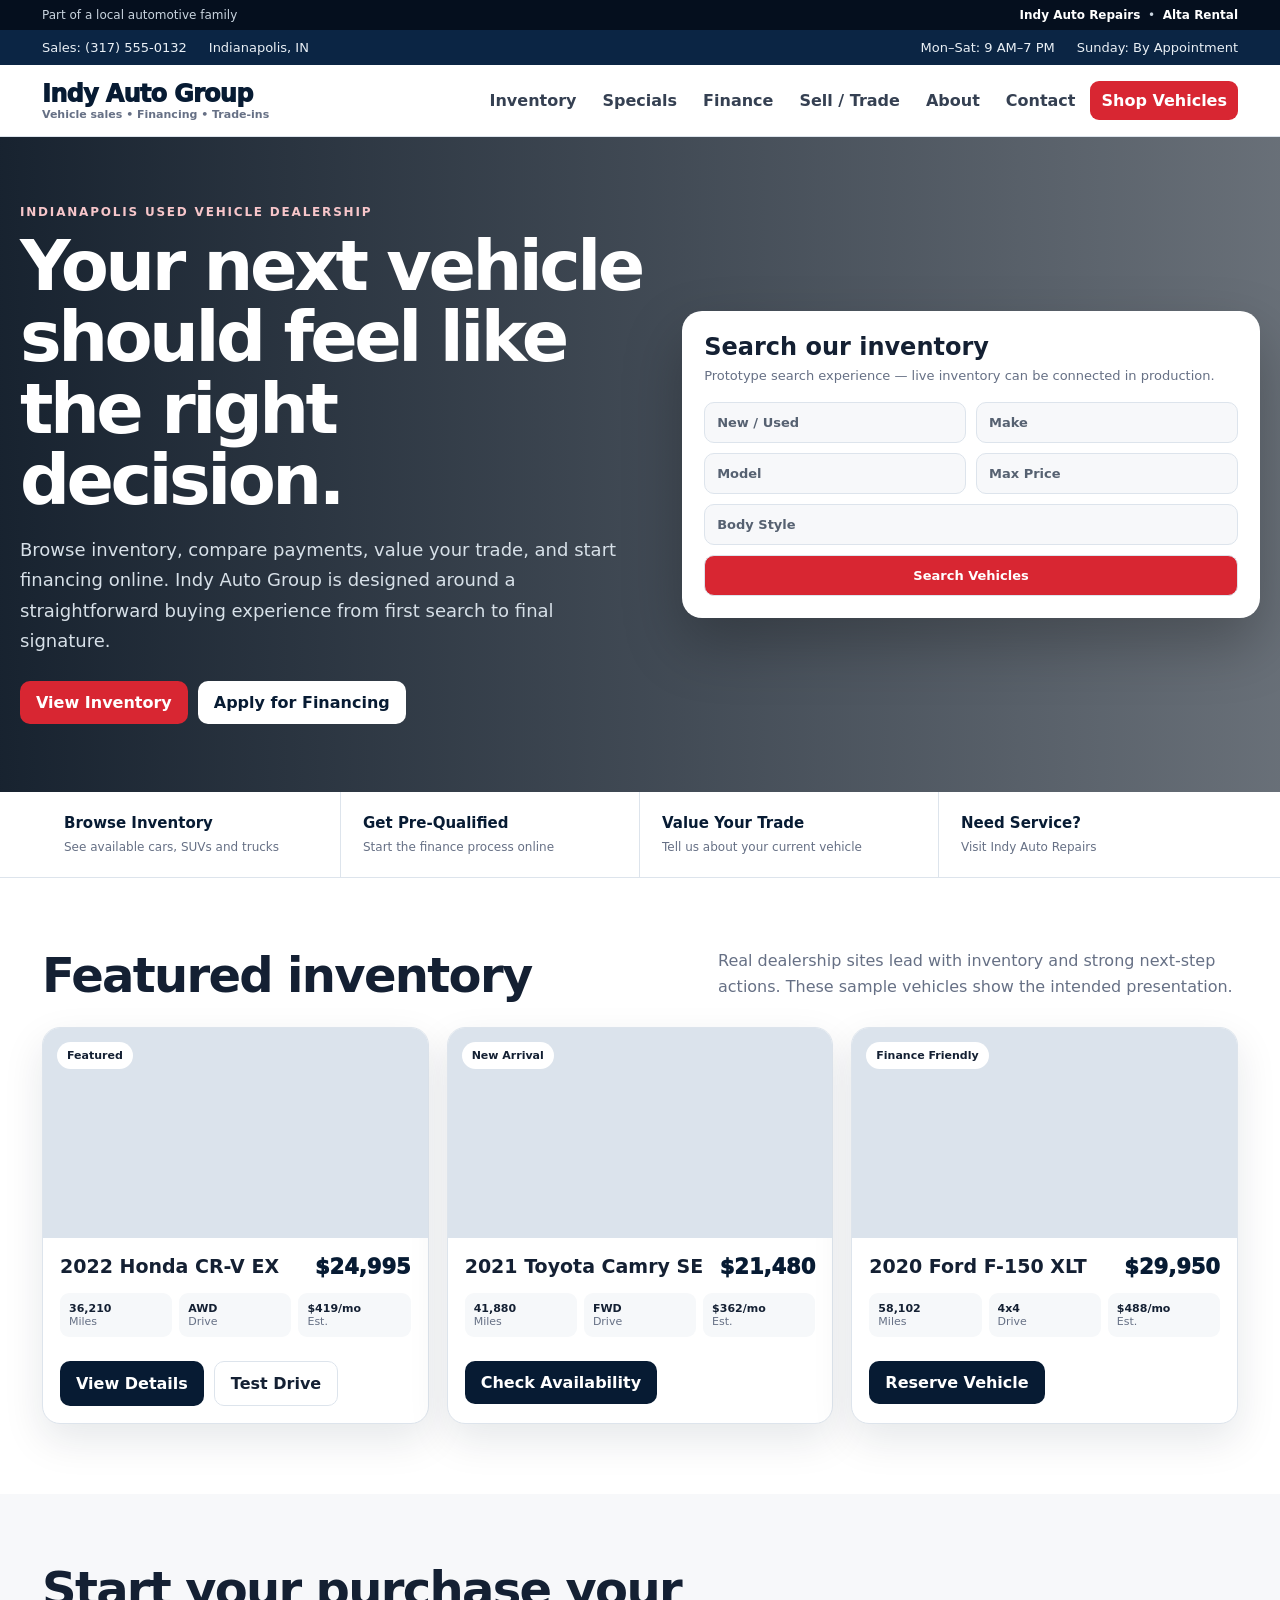
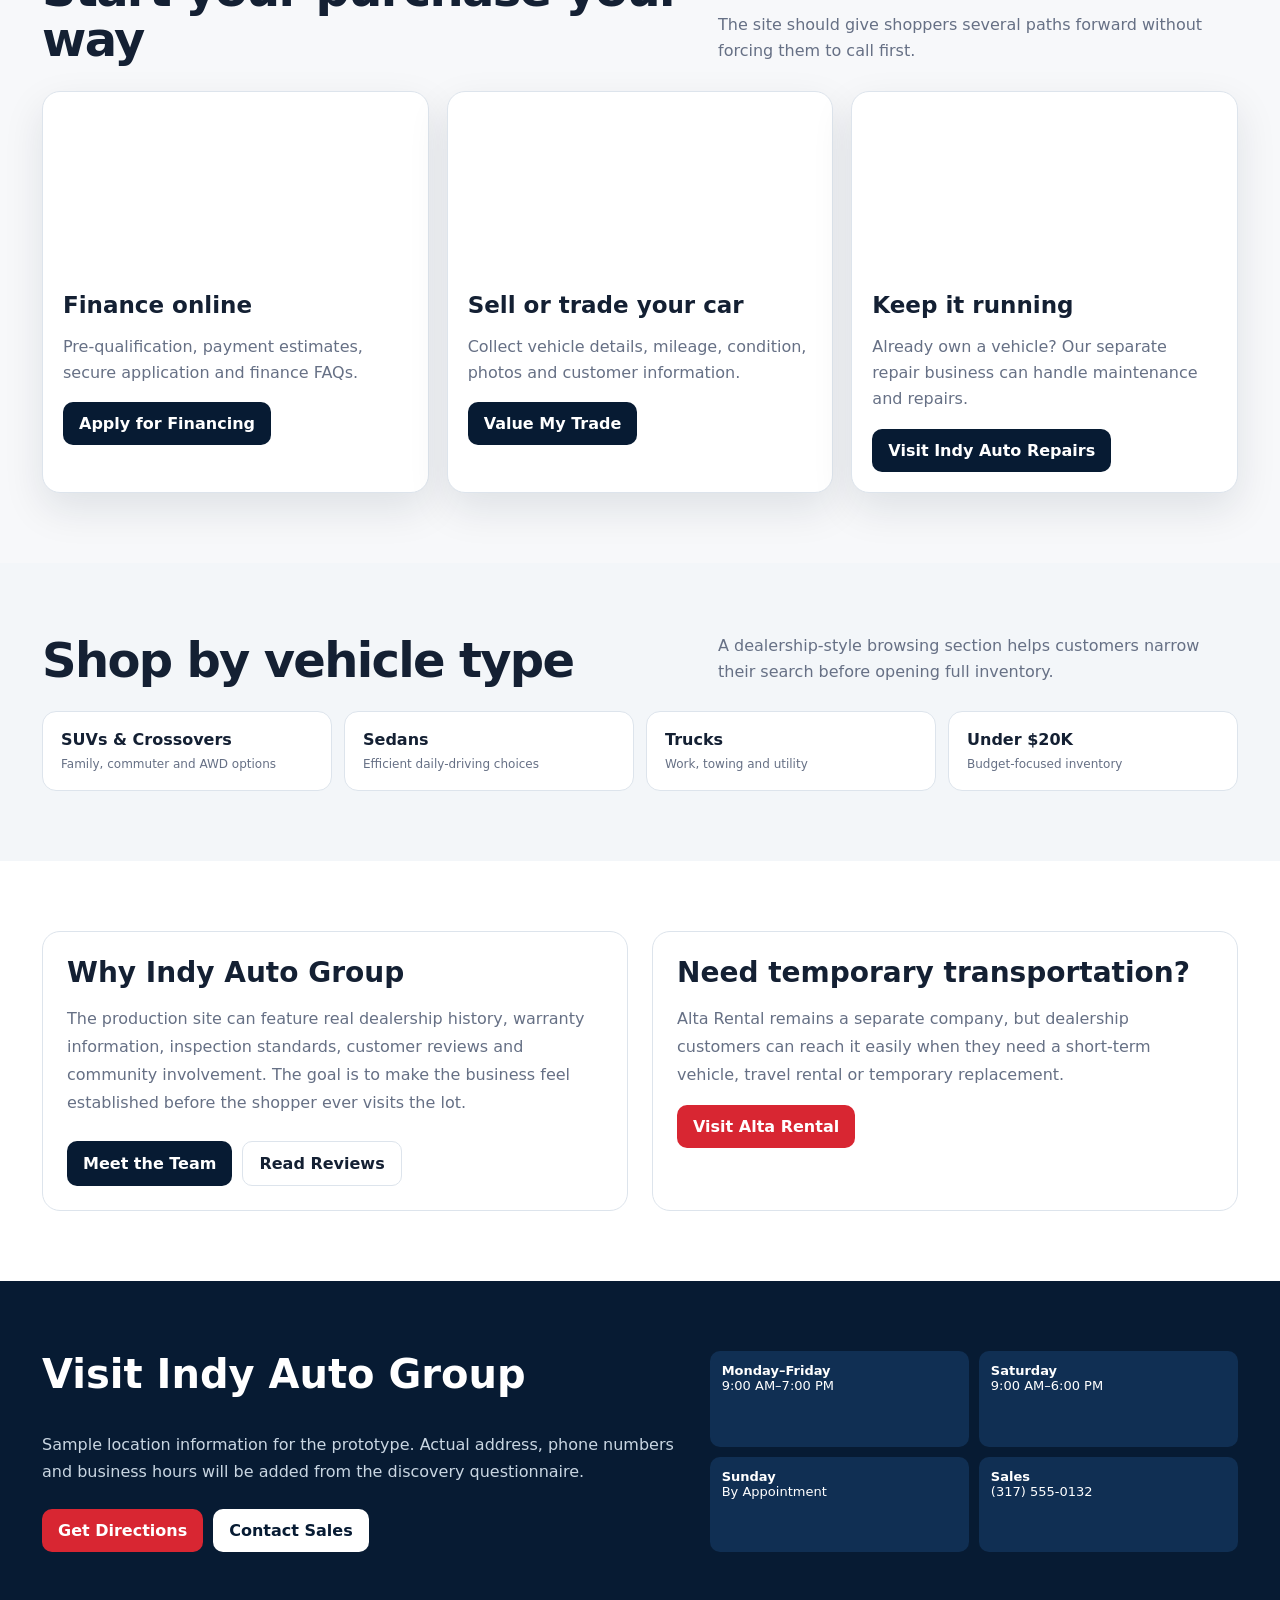
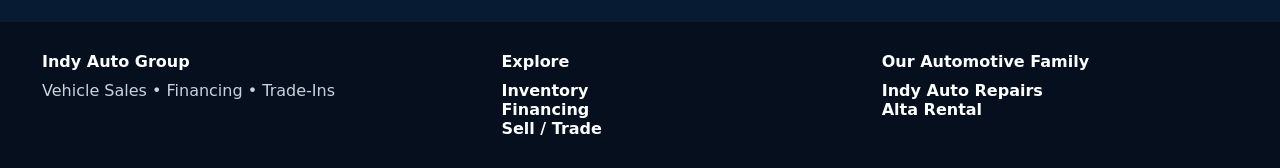
==== dealer/index.html @ b3686993 "Redesign dealer prototype with full dealership information architecture" ====
<!doctype html>
<html lang="en">
<head>
<meta charset="utf-8">
<meta name="viewport" content="width=device-width,initial-scale=1">
<title>Indy Auto Group | Used Cars & Auto Financing in Indianapolis</title>
<style>
:root{--navy:#071b33;--blue:#113b68;--red:#d82632;--ink:#142033;--muted:#667085;--line:#dde4ec;--soft:#f5f7fa;--white:#fff;--shadow:0 16px 40px rgba(7,27,51,.10)}*{box-sizing:border-box}html{scroll-behavior:smooth}body{margin:0;font-family:Inter,ui-sans-serif,system-ui,-apple-system,"Segoe UI",sans-serif;background:#fff;color:var(--ink)}a{text-decoration:none;color:inherit}.wrap{max-width:1240px;margin:auto;padding:0 22px}.family{background:#050f1e;color:#c9d4df;font-size:12px}.family .wrap,.utility .wrap,.nav .wrap{display:flex;align-items:center;justify-content:space-between;gap:18px;flex-wrap:wrap}.family .wrap{padding-top:8px;padding-bottom:8px}.family a{color:#fff;font-weight:800}.utility{background:#0b2544;color:#eaf0f6;font-size:13px}.utility .wrap{padding-top:10px;padding-bottom:10px}.utility .group{display:flex;gap:22px;flex-wrap:wrap}.nav{position:sticky;top:0;z-index:30;background:#fff;border-bottom:1px solid var(--line)}.nav .wrap{padding-top:15px;padding-bottom:15px}.brand{font-size:24px;font-weight:950;color:var(--navy);letter-spacing:-.03em}.brand small{display:block;font-size:11px;color:var(--muted);font-weight:650;letter-spacing:0}.links{display:flex;align-items:center;gap:4px;flex-wrap:wrap}.links a{padding:10px 11px;border-radius:9px;font-weight:750;color:#354052}.links a:hover{background:var(--soft)}.btn{display:inline-flex;align-items:center;justify-content:center;border-radius:10px;padding:12px 16px;font-weight:850;border:0}.btn-red{background:var(--red);color:#fff!important}.btn-navy{background:var(--navy);color:#fff!important}.btn-white{background:#fff;color:var(--navy)!important}.hero{min-height:560px;background:linear-gradient(90deg,rgba(4,16,30,.92),rgba(4,16,30,.60)),url('https://images.unsplash.com/photo-1494976388531-d1058494cdd8?auto=format&fit=crop&w=1600&q=80') center/cover;color:#fff;display:flex;align-items:center}.hero-grid{display:grid;grid-template-columns:1fr .92fr;gap:34px;align-items:center;padding:68px 0}.eyebrow{font-size:12px;font-weight:900;letter-spacing:.15em;text-transform:uppercase;color:#f7c6ca;margin-bottom:12px}.hero h1{font-size:clamp(42px,5.5vw,70px);line-height:1.02;letter-spacing:-.05em;margin:0 0 18px;max-width:760px}.hero p{font-size:18px;line-height:1.7;color:#d7e0e8;max-width:700px}.actions{display:flex;gap:10px;flex-wrap:wrap;margin-top:24px}.searchbox{background:#fff;color:var(--ink);border-radius:20px;padding:22px;box-shadow:0 26px 58px rgba(0,0,0,.25)}.searchbox h3{font-size:24px;margin:0 0 4px}.searchbox p{font-size:13px;color:var(--muted);margin:0 0 14px}.filters{display:grid;grid-template-columns:1fr 1fr;gap:10px}.field{background:#f7f8fa;border:1px solid var(--line);padding:12px;border-radius:10px;color:#566171;font-size:13px;font-weight:700}.field.full{grid-column:1/-1}.quickbar{background:#fff;border-bottom:1px solid var(--line)}.quickgrid{display:grid;grid-template-columns:repeat(4,1fr)}.quick{padding:22px;border-right:1px solid var(--line)}.quick:last-child{border-right:0}.quick b{display:block;color:var(--navy);font-size:15px;margin-bottom:4px}.quick span{font-size:12px;color:var(--muted)}.section{padding:70px 0}.head{display:flex;justify-content:space-between;gap:24px;align-items:end;margin-bottom:26px}.head h2{font-size:clamp(32px,4vw,48px);line-height:1.05;letter-spacing:-.035em;margin:0}.head p{max-width:520px;color:var(--muted);line-height:1.65;margin:0}.inventory{display:grid;grid-template-columns:repeat(3,1fr);gap:18px}.vehicle{background:#fff;border:1px solid var(--line);border-radius:18px;overflow:hidden;box-shadow:var(--shadow)}.vehicle-photo{height:210px;background:#dbe3ec center/cover;position:relative}.v1{background-image:url('https://images.unsplash.com/photo-1553440569-bcc63803a83d?auto=format&fit=crop&w=900&q=80')}.v2{background-image:url('https://images.unsplash.com/photo-1503736334956-4c8f8e92946d?auto=format&fit=crop&w=900&q=80')}.v3{background-image:url('https://images.unsplash.com/photo-1533473359331-0135ef1b58bf?auto=format&fit=crop&w=900&q=80')}.badge{position:absolute;left:14px;top:14px;background:#fff;border-radius:999px;padding:7px 10px;font-size:11px;font-weight:900}.vehicle-body{padding:17px}.vehicle-title{display:flex;justify-content:space-between;gap:10px}.vehicle-title h3{font-size:19px;margin:0}.price{font-size:21px;color:var(--navy);font-weight:950}.meta{display:grid;grid-template-columns:repeat(3,1fr);gap:7px;margin:14px 0}.meta div{background:#f6f8fa;border-radius:9px;padding:9px;font-size:11px;color:var(--muted)}.meta b{display:block;color:var(--ink)}.promos{display:grid;grid-template-columns:repeat(3,1fr);gap:18px}.promo{border:1px solid var(--line);border-radius:18px;overflow:hidden;background:#fff;box-shadow:var(--shadow)}.promo-media{height:180px;background:center/cover}.finance{background-image:url('https://images.unsplash.com/photo-1554224155-6726b3ff858f?auto=format&fit=crop&w=900&q=80')}.trade{background-image:url('https://images.unsplash.com/photo-1511919884226-fd3cad34687c?auto=format&fit=crop&w=900&q=80')}.service{background-image:url('https://images.unsplash.com/photo-1486262715619-67b85e0b08d3?auto=format&fit=crop&w=900&q=80')}.promo-body{padding:20px}.promo h3{margin:0 0 7px;font-size:23px}.promo p{color:var(--muted);line-height:1.65}.models{background:#f3f6f9}.modelgrid{display:grid;grid-template-columns:repeat(4,1fr);gap:12px}.model{background:#fff;border:1px solid var(--line);border-radius:14px;padding:18px}.model b{display:block;margin-bottom:4px}.model span{font-size:12px;color:var(--muted)}.aboutgrid{display:grid;grid-template-columns:1fr 1fr;gap:24px}.aboutcard{background:#fff;border:1px solid var(--line);border-radius:18px;padding:24px}.aboutcard h3{font-size:28px;margin:0 0 10px}.aboutcard p{line-height:1.75;color:var(--muted)}.location{background:var(--navy);color:#fff}.locationgrid{display:grid;grid-template-columns:1.1fr .9fr;gap:22px}.location h2{margin-top:0;font-size:40px}.location p{color:#c9d6e2;line-height:1.7}.hours{display:grid;grid-template-columns:1fr 1fr;gap:10px}.hours div{background:#102f53;border-radius:10px;padding:12px;font-size:13px}.footer{background:#050f1e;color:#c8d3de}.footer .wrap{padding-top:30px;padding-bottom:30px;display:grid;grid-template-columns:1.1fr .9fr .9fr;gap:24px}.footer a{color:#fff;font-weight:750}.footer h4{margin:0 0 10px;color:#fff}@media(max-width:980px){.hero-grid,.aboutgrid,.locationgrid{grid-template-columns:1fr}.inventory,.promos{grid-template-columns:1fr 1fr}.modelgrid,.quickgrid{grid-template-columns:1fr 1fr}.footer .wrap{grid-template-columns:1fr 1fr}}@media(max-width:680px){.links{display:none}.inventory,.promos,.modelgrid,.quickgrid,.footer .wrap{grid-template-columns:1fr}.quick{border-right:0;border-bottom:1px solid var(--line)}.filters{grid-template-columns:1fr}.field.full{grid-column:auto}.head{display:block}.head p{margin-top:10px}.hero{min-height:auto}.hero-grid{padding:48px 0}}
</style>
</head>
<body>
<div class="family"><div class="wrap"><span>Part of a local automotive family</span><span><a href="../repairs/">Indy Auto Repairs</a> &nbsp;•&nbsp; <a href="../rental/">Alta Rental</a></span></div></div>
<div class="utility"><div class="wrap"><div class="group"><span>Sales: (317) 555-0132</span><span>Indianapolis, IN</span></div><div class="group"><span>Mon–Sat: 9 AM–7 PM</span><span>Sunday: By Appointment</span></div></div></div>
<nav class="nav"><div class="wrap"><a class="brand" href="./">Indy Auto Group<small>Vehicle sales • Financing • Trade-ins</small></a><div class="links"><a href="#inventory">Inventory</a><a href="#specials">Specials</a><a href="#finance">Finance</a><a href="#trade">Sell / Trade</a><a href="#about">About</a><a href="#contact">Contact</a><a class="btn btn-red" href="#inventory">Shop Vehicles</a></div></div></nav>
<header class="hero"><div class="wrap hero-grid"><div><div class="eyebrow">Indianapolis used vehicle dealership</div><h1>Your next vehicle should feel like the right decision.</h1><p>Browse inventory, compare payments, value your trade, and start financing online. Indy Auto Group is designed around a straightforward buying experience from first search to final signature.</p><div class="actions"><a class="btn btn-red" href="#inventory">View Inventory</a><a class="btn btn-white" href="#finance">Apply for Financing</a></div></div><div class="searchbox"><h3>Search our inventory</h3><p>Prototype search experience — live inventory can be connected in production.</p><div class="filters"><div class="field">New / Used</div><div class="field">Make</div><div class="field">Model</div><div class="field">Max Price</div><div class="field full">Body Style</div><div class="field full" style="background:var(--red);color:#fff;text-align:center">Search Vehicles</div></div></div></div></header>
<div class="quickbar"><div class="wrap quickgrid"><a class="quick" href="#inventory"><b>Browse Inventory</b><span>See available cars, SUVs and trucks</span></a><a class="quick" href="#finance"><b>Get Pre-Qualified</b><span>Start the finance process online</span></a><a class="quick" href="#trade"><b>Value Your Trade</b><span>Tell us about your current vehicle</span></a><a class="quick" href="../repairs/"><b>Need Service?</b><span>Visit Indy Auto Repairs</span></a></div></div>
<section class="section" id="inventory"><div class="wrap"><div class="head"><h2>Featured inventory</h2><p>Real dealership sites lead with inventory and strong next-step actions. These sample vehicles show the intended presentation.</p></div><div class="inventory"><article class="vehicle"><div class="vehicle-photo v1"><span class="badge">Featured</span></div><div class="vehicle-body"><div class="vehicle-title"><h3>2022 Honda CR-V EX</h3><span class="price">$24,995</span></div><div class="meta"><div><b>36,210</b>Miles</div><div><b>AWD</b>Drive</div><div><b>$419/mo</b>Est.</div></div><div class="actions"><span class="btn btn-navy">View Details</span><span class="btn" style="border:1px solid var(--line)">Test Drive</span></div></div></article><article class="vehicle"><div class="vehicle-photo v2"><span class="badge">New Arrival</span></div><div class="vehicle-body"><div class="vehicle-title"><h3>2021 Toyota Camry SE</h3><span class="price">$21,480</span></div><div class="meta"><div><b>41,880</b>Miles</div><div><b>FWD</b>Drive</div><div><b>$362/mo</b>Est.</div></div><div class="actions"><span class="btn btn-navy">Check Availability</span></div></div></article><article class="vehicle"><div class="vehicle-photo v3"><span class="badge">Finance Friendly</span></div><div class="vehicle-body"><div class="vehicle-title"><h3>2020 Ford F-150 XLT</h3><span class="price">$29,950</span></div><div class="meta"><div><b>58,102</b>Miles</div><div><b>4x4</b>Drive</div><div><b>$488/mo</b>Est.</div></div><div class="actions"><span class="btn btn-navy">Reserve Vehicle</span></div></div></article></div></div></section>
<section class="section" id="specials" style="background:#f7f8fa"><div class="wrap"><div class="head"><h2>Start your purchase your way</h2><p>The site should give shoppers several paths forward without forcing them to call first.</p></div><div class="promos"><article class="promo" id="finance"><div class="promo-media finance"></div><div class="promo-body"><h3>Finance online</h3><p>Pre-qualification, payment estimates, secure application and finance FAQs.</p><a class="btn btn-navy" href="#">Apply for Financing</a></div></article><article class="promo" id="trade"><div class="promo-media trade"></div><div class="promo-body"><h3>Sell or trade your car</h3><p>Collect vehicle details, mileage, condition, photos and customer information.</p><a class="btn btn-navy" href="#">Value My Trade</a></div></article><article class="promo"><div class="promo-media service"></div><div class="promo-body"><h3>Keep it running</h3><p>Already own a vehicle? Our separate repair business can handle maintenance and repairs.</p><a class="btn btn-navy" href="../repairs/">Visit Indy Auto Repairs</a></div></article></div></div></section>
<section class="section models"><div class="wrap"><div class="head"><h2>Shop by vehicle type</h2><p>A dealership-style browsing section helps customers narrow their search before opening full inventory.</p></div><div class="modelgrid"><div class="model"><b>SUVs & Crossovers</b><span>Family, commuter and AWD options</span></div><div class="model"><b>Sedans</b><span>Efficient daily-driving choices</span></div><div class="model"><b>Trucks</b><span>Work, towing and utility</span></div><div class="model"><b>Under $20K</b><span>Budget-focused inventory</span></div></div></div></section>
<section class="section" id="about"><div class="wrap aboutgrid"><div class="aboutcard"><h3>Why Indy Auto Group</h3><p>The production site can feature real dealership history, warranty information, inspection standards, customer reviews and community involvement. The goal is to make the business feel established before the shopper ever visits the lot.</p><div class="actions"><span class="btn btn-navy">Meet the Team</span><span class="btn" style="border:1px solid var(--line)">Read Reviews</span></div></div><div class="aboutcard"><h3>Need temporary transportation?</h3><p>Alta Rental remains a separate company, but dealership customers can reach it easily when they need a short-term vehicle, travel rental or temporary replacement.</p><a class="btn btn-red" href="../rental/">Visit Alta Rental</a></div></div></section>
<section class="section location" id="contact"><div class="wrap locationgrid"><div><h2>Visit Indy Auto Group</h2><p>Sample location information for the prototype. Actual address, phone numbers and business hours will be added from the discovery questionnaire.</p><div class="actions"><span class="btn btn-red">Get Directions</span><span class="btn btn-white">Contact Sales</span></div></div><div class="hours"><div><b>Monday–Friday</b><br>9:00 AM–7:00 PM</div><div><b>Saturday</b><br>9:00 AM–6:00 PM</div><div><b>Sunday</b><br>By Appointment</div><div><b>Sales</b><br>(317) 555-0132</div></div></div></section>
<footer class="footer"><div class="wrap"><div><h4>Indy Auto Group</h4><div>Vehicle Sales • Financing • Trade-Ins</div></div><div><h4>Explore</h4><div><a href="#inventory">Inventory</a><br><a href="#finance">Financing</a><br><a href="#trade">Sell / Trade</a></div></div><div><h4>Our Automotive Family</h4><div><a href="../repairs/">Indy Auto Repairs</a><br><a href="../rental/">Alta Rental</a></div></div></div></footer>
</body></html>
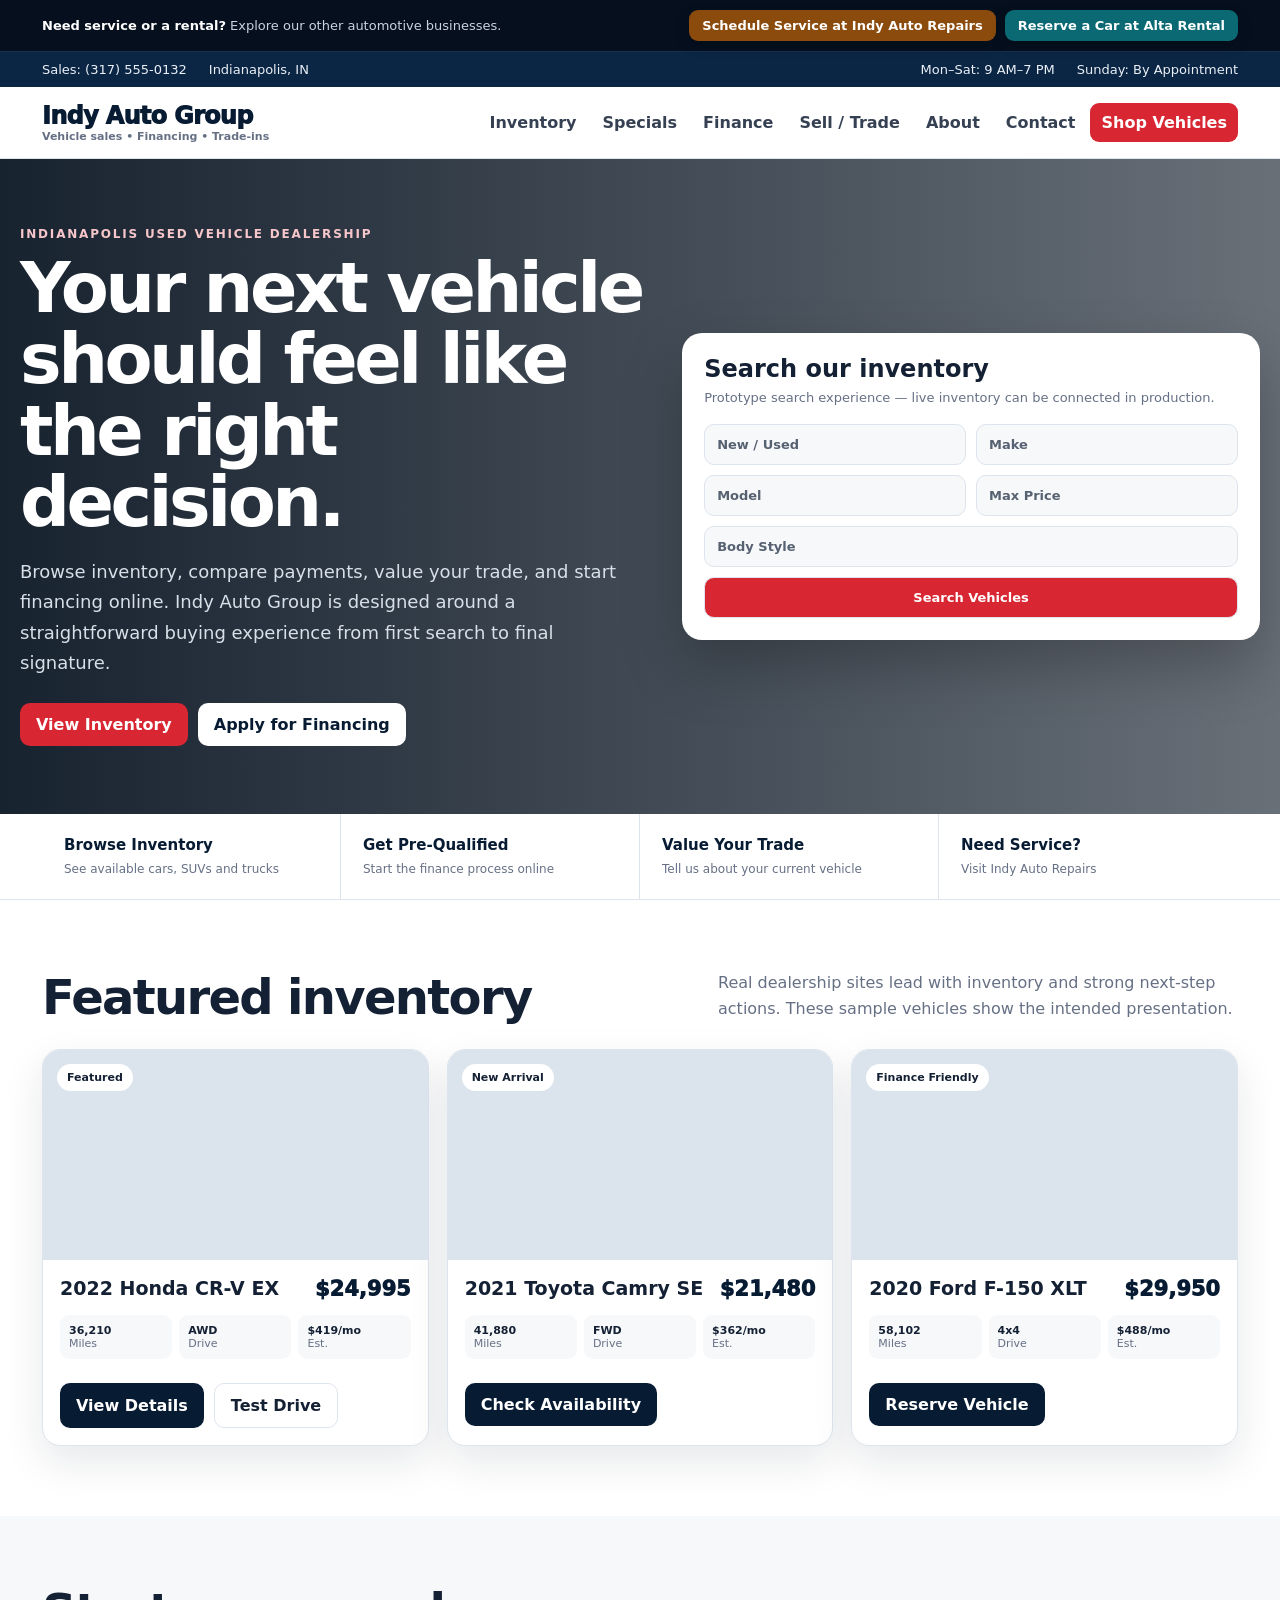
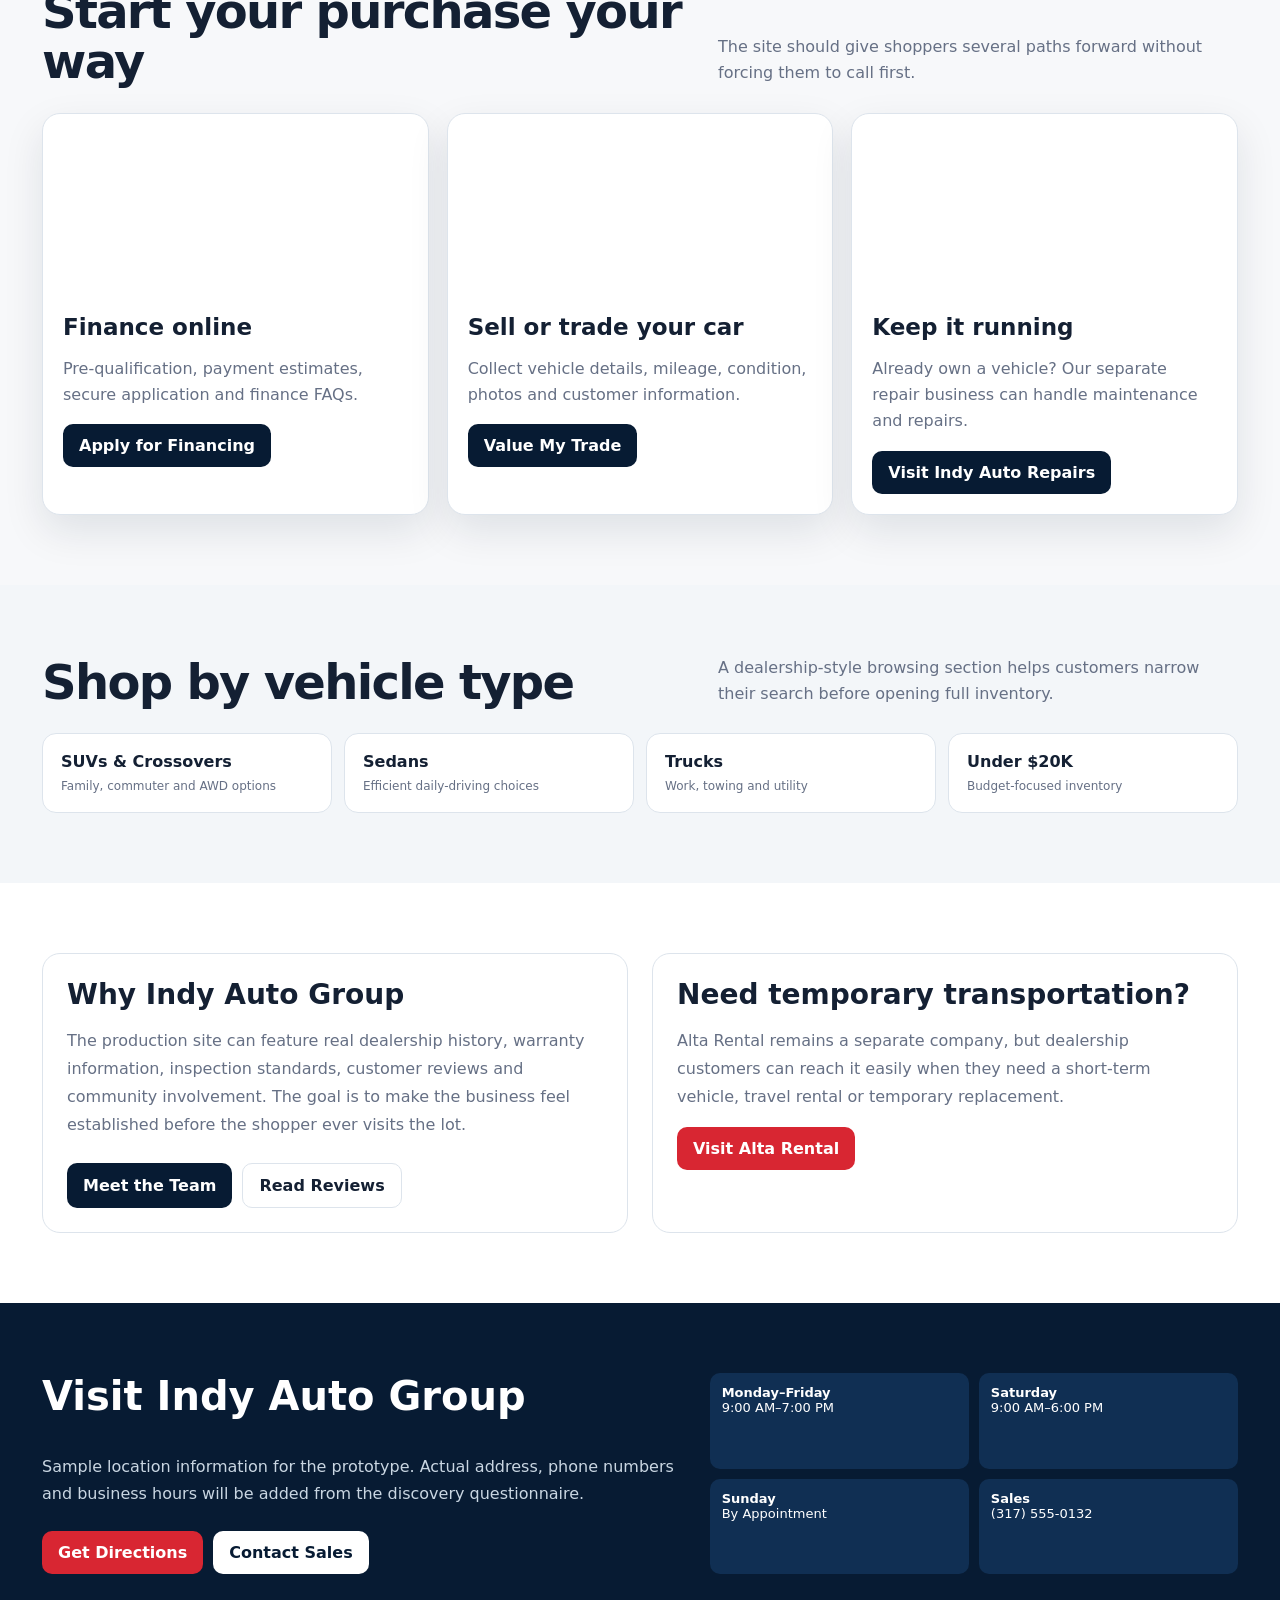
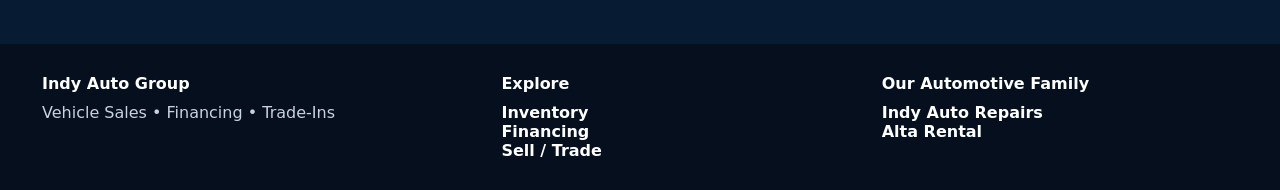
==== commit faea6d48: "Use professional text-only cross-business links on dealership site" ====
--- a/dealer/index.html
+++ b/dealer/index.html
@@ -5,11 +5,11 @@
 <meta name="viewport" content="width=device-width,initial-scale=1">
 <title>Indy Auto Group | Used Cars & Auto Financing in Indianapolis</title>
 <style>
-:root{--navy:#071b33;--blue:#113b68;--red:#d82632;--ink:#142033;--muted:#667085;--line:#dde4ec;--soft:#f5f7fa;--white:#fff;--shadow:0 16px 40px rgba(7,27,51,.10)}*{box-sizing:border-box}html{scroll-behavior:smooth}body{margin:0;font-family:Inter,ui-sans-serif,system-ui,-apple-system,"Segoe UI",sans-serif;background:#fff;color:var(--ink)}a{text-decoration:none;color:inherit}.wrap{max-width:1240px;margin:auto;padding:0 22px}.family{background:#050f1e;color:#c9d4df;font-size:12px}.family .wrap,.utility .wrap,.nav .wrap{display:flex;align-items:center;justify-content:space-between;gap:18px;flex-wrap:wrap}.family .wrap{padding-top:8px;padding-bottom:8px}.family a{color:#fff;font-weight:800}.utility{background:#0b2544;color:#eaf0f6;font-size:13px}.utility .wrap{padding-top:10px;padding-bottom:10px}.utility .group{display:flex;gap:22px;flex-wrap:wrap}.nav{position:sticky;top:0;z-index:30;background:#fff;border-bottom:1px solid var(--line)}.nav .wrap{padding-top:15px;padding-bottom:15px}.brand{font-size:24px;font-weight:950;color:var(--navy);letter-spacing:-.03em}.brand small{display:block;font-size:11px;color:var(--muted);font-weight:650;letter-spacing:0}.links{display:flex;align-items:center;gap:4px;flex-wrap:wrap}.links a{padding:10px 11px;border-radius:9px;font-weight:750;color:#354052}.links a:hover{background:var(--soft)}.btn{display:inline-flex;align-items:center;justify-content:center;border-radius:10px;padding:12px 16px;font-weight:850;border:0}.btn-red{background:var(--red);color:#fff!important}.btn-navy{background:var(--navy);color:#fff!important}.btn-white{background:#fff;color:var(--navy)!important}.hero{min-height:560px;background:linear-gradient(90deg,rgba(4,16,30,.92),rgba(4,16,30,.60)),url('https://images.unsplash.com/photo-1494976388531-d1058494cdd8?auto=format&fit=crop&w=1600&q=80') center/cover;color:#fff;display:flex;align-items:center}.hero-grid{display:grid;grid-template-columns:1fr .92fr;gap:34px;align-items:center;padding:68px 0}.eyebrow{font-size:12px;font-weight:900;letter-spacing:.15em;text-transform:uppercase;color:#f7c6ca;margin-bottom:12px}.hero h1{font-size:clamp(42px,5.5vw,70px);line-height:1.02;letter-spacing:-.05em;margin:0 0 18px;max-width:760px}.hero p{font-size:18px;line-height:1.7;color:#d7e0e8;max-width:700px}.actions{display:flex;gap:10px;flex-wrap:wrap;margin-top:24px}.searchbox{background:#fff;color:var(--ink);border-radius:20px;padding:22px;box-shadow:0 26px 58px rgba(0,0,0,.25)}.searchbox h3{font-size:24px;margin:0 0 4px}.searchbox p{font-size:13px;color:var(--muted);margin:0 0 14px}.filters{display:grid;grid-template-columns:1fr 1fr;gap:10px}.field{background:#f7f8fa;border:1px solid var(--line);padding:12px;border-radius:10px;color:#566171;font-size:13px;font-weight:700}.field.full{grid-column:1/-1}.quickbar{background:#fff;border-bottom:1px solid var(--line)}.quickgrid{display:grid;grid-template-columns:repeat(4,1fr)}.quick{padding:22px;border-right:1px solid var(--line)}.quick:last-child{border-right:0}.quick b{display:block;color:var(--navy);font-size:15px;margin-bottom:4px}.quick span{font-size:12px;color:var(--muted)}.section{padding:70px 0}.head{display:flex;justify-content:space-between;gap:24px;align-items:end;margin-bottom:26px}.head h2{font-size:clamp(32px,4vw,48px);line-height:1.05;letter-spacing:-.035em;margin:0}.head p{max-width:520px;color:var(--muted);line-height:1.65;margin:0}.inventory{display:grid;grid-template-columns:repeat(3,1fr);gap:18px}.vehicle{background:#fff;border:1px solid var(--line);border-radius:18px;overflow:hidden;box-shadow:var(--shadow)}.vehicle-photo{height:210px;background:#dbe3ec center/cover;position:relative}.v1{background-image:url('https://images.unsplash.com/photo-1553440569-bcc63803a83d?auto=format&fit=crop&w=900&q=80')}.v2{background-image:url('https://images.unsplash.com/photo-1503736334956-4c8f8e92946d?auto=format&fit=crop&w=900&q=80')}.v3{background-image:url('https://images.unsplash.com/photo-1533473359331-0135ef1b58bf?auto=format&fit=crop&w=900&q=80')}.badge{position:absolute;left:14px;top:14px;background:#fff;border-radius:999px;padding:7px 10px;font-size:11px;font-weight:900}.vehicle-body{padding:17px}.vehicle-title{display:flex;justify-content:space-between;gap:10px}.vehicle-title h3{font-size:19px;margin:0}.price{font-size:21px;color:var(--navy);font-weight:950}.meta{display:grid;grid-template-columns:repeat(3,1fr);gap:7px;margin:14px 0}.meta div{background:#f6f8fa;border-radius:9px;padding:9px;font-size:11px;color:var(--muted)}.meta b{display:block;color:var(--ink)}.promos{display:grid;grid-template-columns:repeat(3,1fr);gap:18px}.promo{border:1px solid var(--line);border-radius:18px;overflow:hidden;background:#fff;box-shadow:var(--shadow)}.promo-media{height:180px;background:center/cover}.finance{background-image:url('https://images.unsplash.com/photo-1554224155-6726b3ff858f?auto=format&fit=crop&w=900&q=80')}.trade{background-image:url('https://images.unsplash.com/photo-1511919884226-fd3cad34687c?auto=format&fit=crop&w=900&q=80')}.service{background-image:url('https://images.unsplash.com/photo-1486262715619-67b85e0b08d3?auto=format&fit=crop&w=900&q=80')}.promo-body{padding:20px}.promo h3{margin:0 0 7px;font-size:23px}.promo p{color:var(--muted);line-height:1.65}.models{background:#f3f6f9}.modelgrid{display:grid;grid-template-columns:repeat(4,1fr);gap:12px}.model{background:#fff;border:1px solid var(--line);border-radius:14px;padding:18px}.model b{display:block;margin-bottom:4px}.model span{font-size:12px;color:var(--muted)}.aboutgrid{display:grid;grid-template-columns:1fr 1fr;gap:24px}.aboutcard{background:#fff;border:1px solid var(--line);border-radius:18px;padding:24px}.aboutcard h3{font-size:28px;margin:0 0 10px}.aboutcard p{line-height:1.75;color:var(--muted)}.location{background:var(--navy);color:#fff}.locationgrid{display:grid;grid-template-columns:1.1fr .9fr;gap:22px}.location h2{margin-top:0;font-size:40px}.location p{color:#c9d6e2;line-height:1.7}.hours{display:grid;grid-template-columns:1fr 1fr;gap:10px}.hours div{background:#102f53;border-radius:10px;padding:12px;font-size:13px}.footer{background:#050f1e;color:#c8d3de}.footer .wrap{padding-top:30px;padding-bottom:30px;display:grid;grid-template-columns:1.1fr .9fr .9fr;gap:24px}.footer a{color:#fff;font-weight:750}.footer h4{margin:0 0 10px;color:#fff}@media(max-width:980px){.hero-grid,.aboutgrid,.locationgrid{grid-template-columns:1fr}.inventory,.promos{grid-template-columns:1fr 1fr}.modelgrid,.quickgrid{grid-template-columns:1fr 1fr}.footer .wrap{grid-template-columns:1fr 1fr}}@media(max-width:680px){.links{display:none}.inventory,.promos,.modelgrid,.quickgrid,.footer .wrap{grid-template-columns:1fr}.quick{border-right:0;border-bottom:1px solid var(--line)}.filters{grid-template-columns:1fr}.field.full{grid-column:auto}.head{display:block}.head p{margin-top:10px}.hero{min-height:auto}.hero-grid{padding:48px 0}}
+:root{--navy:#071b33;--blue:#113b68;--red:#d82632;--ink:#142033;--muted:#667085;--line:#dde4ec;--soft:#f5f7fa;--white:#fff;--shadow:0 16px 40px rgba(7,27,51,.10)}*{box-sizing:border-box}html{scroll-behavior:smooth}body{margin:0;font-family:Inter,ui-sans-serif,system-ui,-apple-system,"Segoe UI",sans-serif;background:#fff;color:var(--ink)}a{text-decoration:none;color:inherit}.wrap{max-width:1240px;margin:auto;padding:0 22px}.family{background:#050f1e;color:#c9d4df;font-size:13px;border-bottom:1px solid #16304f}.family .wrap,.utility .wrap,.nav .wrap{display:flex;align-items:center;justify-content:space-between;gap:18px;flex-wrap:wrap}.family .wrap{padding-top:10px;padding-bottom:10px}.family b{color:#fff}.familylinks{display:flex;gap:9px;flex-wrap:wrap}.familylinks a{color:#fff;font-weight:900;padding:8px 13px;border-radius:9px;box-shadow:0 5px 14px rgba(0,0,0,.18)}.familylinks a.repair-link{background:#8a4b0c}.familylinks a.rental-link{background:#0b6974}.familylinks a:hover{filter:brightness(1.08)}.utility{background:#0b2544;color:#eaf0f6;font-size:13px}.utility .wrap{padding-top:10px;padding-bottom:10px}.utility .group{display:flex;gap:22px;flex-wrap:wrap}.nav{position:sticky;top:0;z-index:30;background:#fff;border-bottom:1px solid var(--line)}.nav .wrap{padding-top:15px;padding-bottom:15px}.brand{font-size:24px;font-weight:950;color:var(--navy);letter-spacing:-.03em}.brand small{display:block;font-size:11px;color:var(--muted);font-weight:650;letter-spacing:0}.links{display:flex;align-items:center;gap:4px;flex-wrap:wrap}.links a{padding:10px 11px;border-radius:9px;font-weight:750;color:#354052}.links a:hover{background:var(--soft)}.btn{display:inline-flex;align-items:center;justify-content:center;border-radius:10px;padding:12px 16px;font-weight:850;border:0}.btn-red{background:var(--red);color:#fff!important}.btn-navy{background:var(--navy);color:#fff!important}.btn-white{background:#fff;color:var(--navy)!important}.hero{min-height:560px;background:linear-gradient(90deg,rgba(4,16,30,.92),rgba(4,16,30,.60)),url('https://images.unsplash.com/photo-1494976388531-d1058494cdd8?auto=format&fit=crop&w=1600&q=80') center/cover;color:#fff;display:flex;align-items:center}.hero-grid{display:grid;grid-template-columns:1fr .92fr;gap:34px;align-items:center;padding:68px 0}.eyebrow{font-size:12px;font-weight:900;letter-spacing:.15em;text-transform:uppercase;color:#f7c6ca;margin-bottom:12px}.hero h1{font-size:clamp(42px,5.5vw,70px);line-height:1.02;letter-spacing:-.05em;margin:0 0 18px;max-width:760px}.hero p{font-size:18px;line-height:1.7;color:#d7e0e8;max-width:700px}.actions{display:flex;gap:10px;flex-wrap:wrap;margin-top:24px}.searchbox{background:#fff;color:var(--ink);border-radius:20px;padding:22px;box-shadow:0 26px 58px rgba(0,0,0,.25)}.searchbox h3{font-size:24px;margin:0 0 4px}.searchbox p{font-size:13px;color:var(--muted);margin:0 0 14px}.filters{display:grid;grid-template-columns:1fr 1fr;gap:10px}.field{background:#f7f8fa;border:1px solid var(--line);padding:12px;border-radius:10px;color:#566171;font-size:13px;font-weight:700}.field.full{grid-column:1/-1}.quickbar{background:#fff;border-bottom:1px solid var(--line)}.quickgrid{display:grid;grid-template-columns:repeat(4,1fr)}.quick{padding:22px;border-right:1px solid var(--line)}.quick:last-child{border-right:0}.quick b{display:block;color:var(--navy);font-size:15px;margin-bottom:4px}.quick span{font-size:12px;color:var(--muted)}.section{padding:70px 0}.head{display:flex;justify-content:space-between;gap:24px;align-items:end;margin-bottom:26px}.head h2{font-size:clamp(32px,4vw,48px);line-height:1.05;letter-spacing:-.035em;margin:0}.head p{max-width:520px;color:var(--muted);line-height:1.65;margin:0}.inventory{display:grid;grid-template-columns:repeat(3,1fr);gap:18px}.vehicle{background:#fff;border:1px solid var(--line);border-radius:18px;overflow:hidden;box-shadow:var(--shadow)}.vehicle-photo{height:210px;background:#dbe3ec center/cover;position:relative}.v1{background-image:url('https://images.unsplash.com/photo-1553440569-bcc63803a83d?auto=format&fit=crop&w=900&q=80')}.v2{background-image:url('https://images.unsplash.com/photo-1503736334956-4c8f8e92946d?auto=format&fit=crop&w=900&q=80')}.v3{background-image:url('https://images.unsplash.com/photo-1533473359331-0135ef1b58bf?auto=format&fit=crop&w=900&q=80')}.badge{position:absolute;left:14px;top:14px;background:#fff;border-radius:999px;padding:7px 10px;font-size:11px;font-weight:900}.vehicle-body{padding:17px}.vehicle-title{display:flex;justify-content:space-between;gap:10px}.vehicle-title h3{font-size:19px;margin:0}.price{font-size:21px;color:var(--navy);font-weight:950}.meta{display:grid;grid-template-columns:repeat(3,1fr);gap:7px;margin:14px 0}.meta div{background:#f6f8fa;border-radius:9px;padding:9px;font-size:11px;color:var(--muted)}.meta b{display:block;color:var(--ink)}.promos{display:grid;grid-template-columns:repeat(3,1fr);gap:18px}.promo{border:1px solid var(--line);border-radius:18px;overflow:hidden;background:#fff;box-shadow:var(--shadow)}.promo-media{height:180px;background:center/cover}.finance{background-image:url('https://images.unsplash.com/photo-1554224155-6726b3ff858f?auto=format&fit=crop&w=900&q=80')}.trade{background-image:url('https://images.unsplash.com/photo-1511919884226-fd3cad34687c?auto=format&fit=crop&w=900&q=80')}.service{background-image:url('https://images.unsplash.com/photo-1486262715619-67b85e0b08d3?auto=format&fit=crop&w=900&q=80')}.promo-body{padding:20px}.promo h3{margin:0 0 7px;font-size:23px}.promo p{color:var(--muted);line-height:1.65}.models{background:#f3f6f9}.modelgrid{display:grid;grid-template-columns:repeat(4,1fr);gap:12px}.model{background:#fff;border:1px solid var(--line);border-radius:14px;padding:18px}.model b{display:block;margin-bottom:4px}.model span{font-size:12px;color:var(--muted)}.aboutgrid{display:grid;grid-template-columns:1fr 1fr;gap:24px}.aboutcard{background:#fff;border:1px solid var(--line);border-radius:18px;padding:24px}.aboutcard h3{font-size:28px;margin:0 0 10px}.aboutcard p{line-height:1.75;color:var(--muted)}.location{background:var(--navy);color:#fff}.locationgrid{display:grid;grid-template-columns:1.1fr .9fr;gap:22px}.location h2{margin-top:0;font-size:40px}.location p{color:#c9d6e2;line-height:1.7}.hours{display:grid;grid-template-columns:1fr 1fr;gap:10px}.hours div{background:#102f53;border-radius:10px;padding:12px;font-size:13px}.footer{background:#050f1e;color:#c8d3de}.footer .wrap{padding-top:30px;padding-bottom:30px;display:grid;grid-template-columns:1.1fr .9fr .9fr;gap:24px}.footer a{color:#fff;font-weight:750}.footer h4{margin:0 0 10px;color:#fff}@media(max-width:980px){.hero-grid,.aboutgrid,.locationgrid{grid-template-columns:1fr}.inventory,.promos{grid-template-columns:1fr 1fr}.modelgrid,.quickgrid{grid-template-columns:1fr 1fr}.footer .wrap{grid-template-columns:1fr 1fr}}@media(max-width:680px){.links{display:none}.inventory,.promos,.modelgrid,.quickgrid,.footer .wrap{grid-template-columns:1fr}.quick{border-right:0;border-bottom:1px solid var(--line)}.filters{grid-template-columns:1fr}.field.full{grid-column:auto}.head{display:block}.head p{margin-top:10px}.hero{min-height:auto}.hero-grid{padding:48px 0}}
 </style>
 </head>
 <body>
-<div class="family"><div class="wrap"><span>Part of a local automotive family</span><span><a href="../repairs/">Indy Auto Repairs</a> &nbsp;•&nbsp; <a href="../rental/">Alta Rental</a></span></div></div>
+<div class="family"><div class="wrap"><span><b>Need service or a rental?</b> Explore our other automotive businesses.</span><div class="familylinks"><a class="repair-link" href="../repairs/">Schedule Service at Indy Auto Repairs</a><a class="rental-link" href="../rental/">Reserve a Car at Alta Rental</a></div></div></div>
 <div class="utility"><div class="wrap"><div class="group"><span>Sales: (317) 555-0132</span><span>Indianapolis, IN</span></div><div class="group"><span>Mon–Sat: 9 AM–7 PM</span><span>Sunday: By Appointment</span></div></div></div>
 <nav class="nav"><div class="wrap"><a class="brand" href="./">Indy Auto Group<small>Vehicle sales • Financing • Trade-ins</small></a><div class="links"><a href="#inventory">Inventory</a><a href="#specials">Specials</a><a href="#finance">Finance</a><a href="#trade">Sell / Trade</a><a href="#about">About</a><a href="#contact">Contact</a><a class="btn btn-red" href="#inventory">Shop Vehicles</a></div></div></nav>
 <header class="hero"><div class="wrap hero-grid"><div><div class="eyebrow">Indianapolis used vehicle dealership</div><h1>Your next vehicle should feel like the right decision.</h1><p>Browse inventory, compare payments, value your trade, and start financing online. Indy Auto Group is designed around a straightforward buying experience from first search to final signature.</p><div class="actions"><a class="btn btn-red" href="#inventory">View Inventory</a><a class="btn btn-white" href="#finance">Apply for Financing</a></div></div><div class="searchbox"><h3>Search our inventory</h3><p>Prototype search experience — live inventory can be connected in production.</p><div class="filters"><div class="field">New / Used</div><div class="field">Make</div><div class="field">Model</div><div class="field">Max Price</div><div class="field full">Body Style</div><div class="field full" style="background:var(--red);color:#fff;text-align:center">Search Vehicles</div></div></div></div></header>
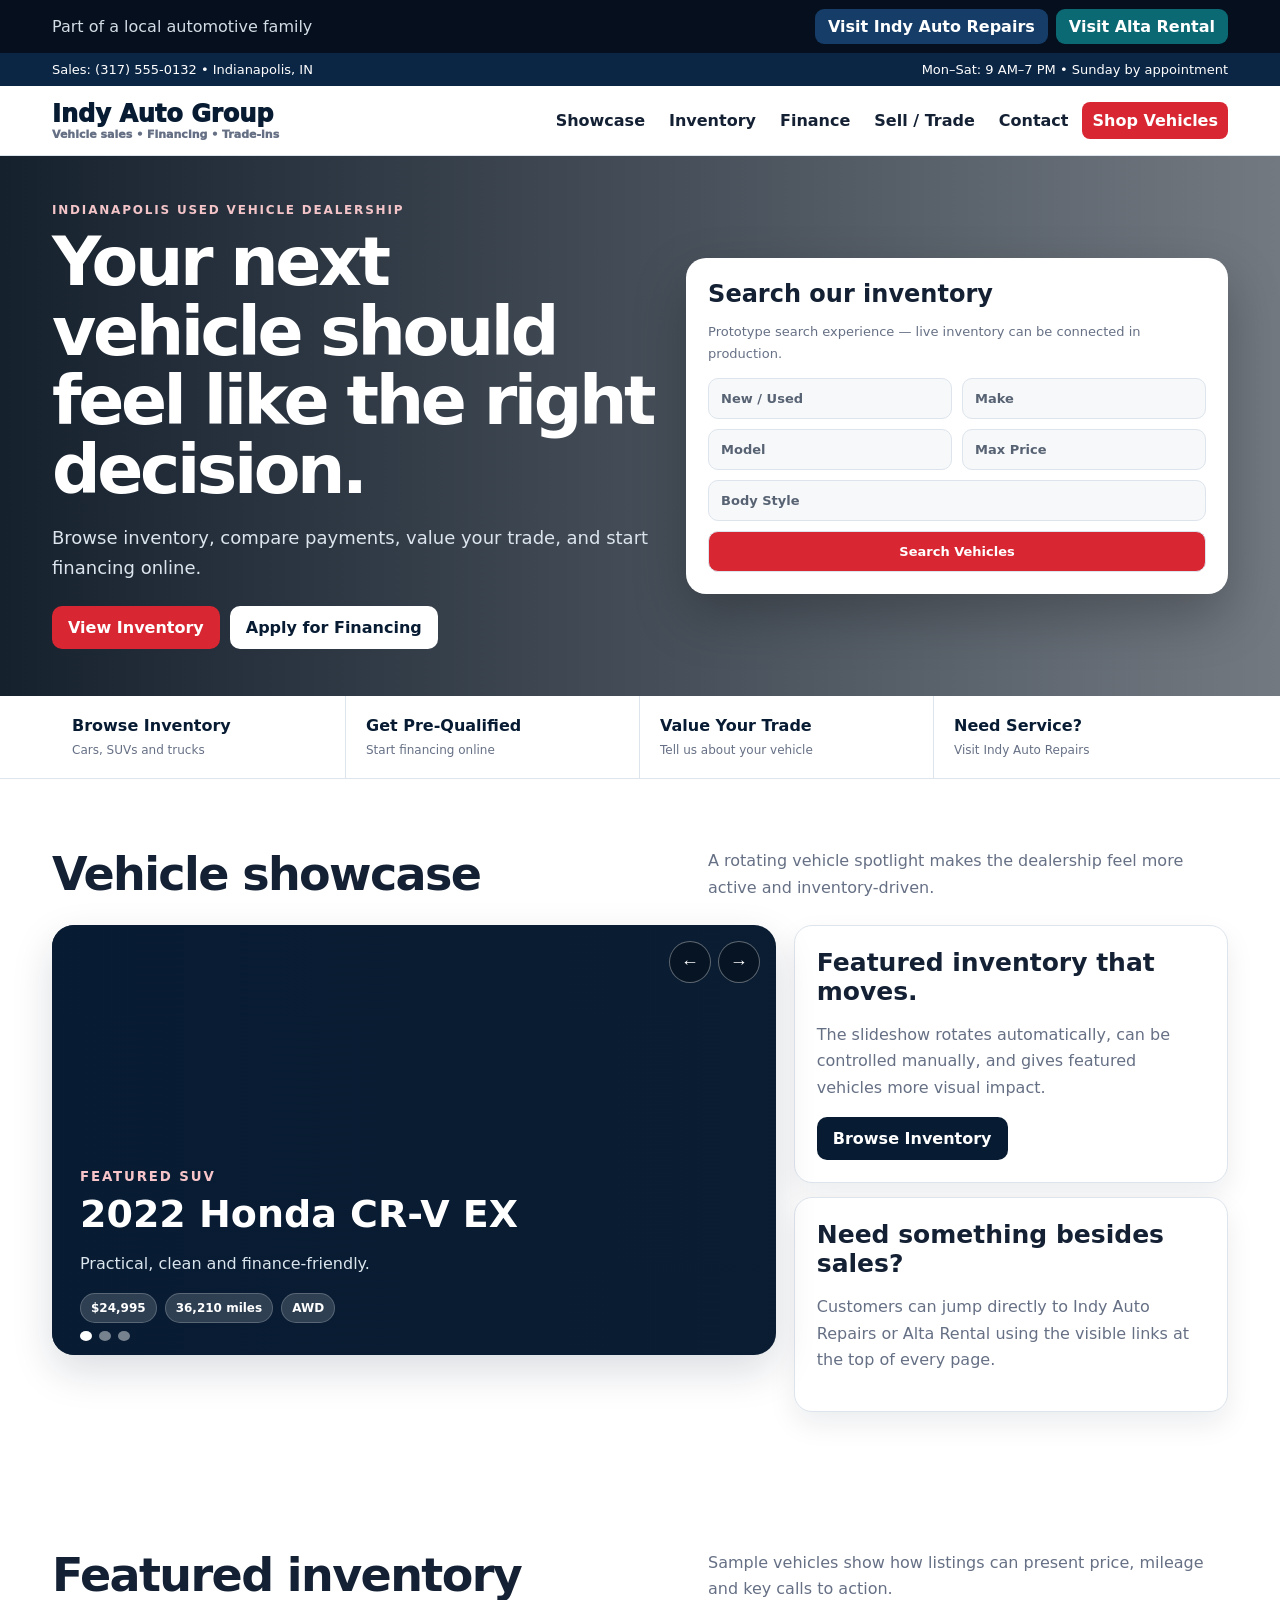
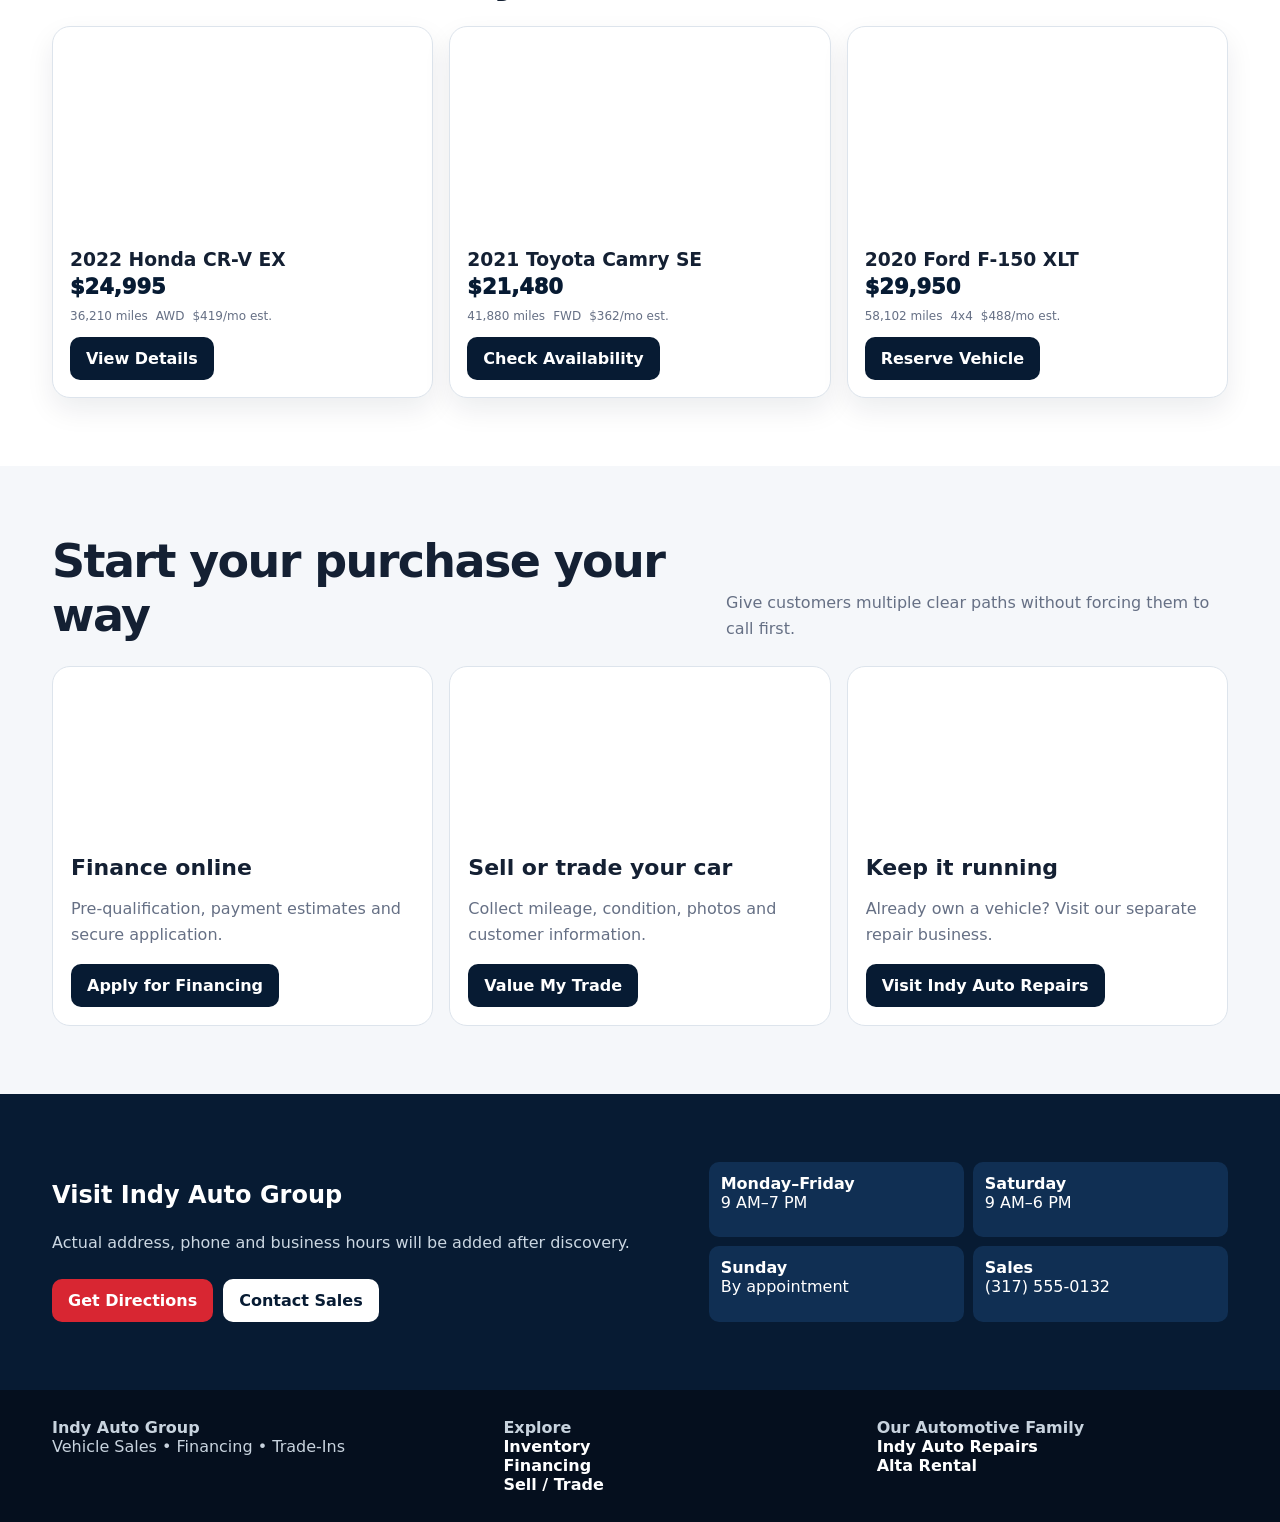
==== commit 9e850b05: "Add vehicle slideshow to Indy Auto Group" ====
--- a/dealer/index.html
+++ b/dealer/index.html
@@ -1,23 +1 @@
-<!doctype html>
-<html lang="en">
-<head>
-<meta charset="utf-8">
-<meta name="viewport" content="width=device-width,initial-scale=1">
-<title>Indy Auto Group | Used Cars & Auto Financing in Indianapolis</title>
-<style>
-:root{--navy:#071b33;--blue:#113b68;--red:#d82632;--ink:#142033;--muted:#667085;--line:#dde4ec;--soft:#f5f7fa;--white:#fff;--shadow:0 16px 40px rgba(7,27,51,.10)}*{box-sizing:border-box}html{scroll-behavior:smooth}body{margin:0;font-family:Inter,ui-sans-serif,system-ui,-apple-system,"Segoe UI",sans-serif;background:#fff;color:var(--ink)}a{text-decoration:none;color:inherit}.wrap{max-width:1240px;margin:auto;padding:0 22px}.family{background:#050f1e;color:#c9d4df;font-size:13px;border-bottom:1px solid #16304f}.family .wrap,.utility .wrap,.nav .wrap{display:flex;align-items:center;justify-content:space-between;gap:18px;flex-wrap:wrap}.family .wrap{padding-top:10px;padding-bottom:10px}.family b{color:#fff}.familylinks{display:flex;gap:9px;flex-wrap:wrap}.familylinks a{color:#fff;font-weight:900;padding:8px 13px;border-radius:9px;box-shadow:0 5px 14px rgba(0,0,0,.18)}.familylinks a.repair-link{background:#8a4b0c}.familylinks a.rental-link{background:#0b6974}.familylinks a:hover{filter:brightness(1.08)}.utility{background:#0b2544;color:#eaf0f6;font-size:13px}.utility .wrap{padding-top:10px;padding-bottom:10px}.utility .group{display:flex;gap:22px;flex-wrap:wrap}.nav{position:sticky;top:0;z-index:30;background:#fff;border-bottom:1px solid var(--line)}.nav .wrap{padding-top:15px;padding-bottom:15px}.brand{font-size:24px;font-weight:950;color:var(--navy);letter-spacing:-.03em}.brand small{display:block;font-size:11px;color:var(--muted);font-weight:650;letter-spacing:0}.links{display:flex;align-items:center;gap:4px;flex-wrap:wrap}.links a{padding:10px 11px;border-radius:9px;font-weight:750;color:#354052}.links a:hover{background:var(--soft)}.btn{display:inline-flex;align-items:center;justify-content:center;border-radius:10px;padding:12px 16px;font-weight:850;border:0}.btn-red{background:var(--red);color:#fff!important}.btn-navy{background:var(--navy);color:#fff!important}.btn-white{background:#fff;color:var(--navy)!important}.hero{min-height:560px;background:linear-gradient(90deg,rgba(4,16,30,.92),rgba(4,16,30,.60)),url('https://images.unsplash.com/photo-1494976388531-d1058494cdd8?auto=format&fit=crop&w=1600&q=80') center/cover;color:#fff;display:flex;align-items:center}.hero-grid{display:grid;grid-template-columns:1fr .92fr;gap:34px;align-items:center;padding:68px 0}.eyebrow{font-size:12px;font-weight:900;letter-spacing:.15em;text-transform:uppercase;color:#f7c6ca;margin-bottom:12px}.hero h1{font-size:clamp(42px,5.5vw,70px);line-height:1.02;letter-spacing:-.05em;margin:0 0 18px;max-width:760px}.hero p{font-size:18px;line-height:1.7;color:#d7e0e8;max-width:700px}.actions{display:flex;gap:10px;flex-wrap:wrap;margin-top:24px}.searchbox{background:#fff;color:var(--ink);border-radius:20px;padding:22px;box-shadow:0 26px 58px rgba(0,0,0,.25)}.searchbox h3{font-size:24px;margin:0 0 4px}.searchbox p{font-size:13px;color:var(--muted);margin:0 0 14px}.filters{display:grid;grid-template-columns:1fr 1fr;gap:10px}.field{background:#f7f8fa;border:1px solid var(--line);padding:12px;border-radius:10px;color:#566171;font-size:13px;font-weight:700}.field.full{grid-column:1/-1}.quickbar{background:#fff;border-bottom:1px solid var(--line)}.quickgrid{display:grid;grid-template-columns:repeat(4,1fr)}.quick{padding:22px;border-right:1px solid var(--line)}.quick:last-child{border-right:0}.quick b{display:block;color:var(--navy);font-size:15px;margin-bottom:4px}.quick span{font-size:12px;color:var(--muted)}.section{padding:70px 0}.head{display:flex;justify-content:space-between;gap:24px;align-items:end;margin-bottom:26px}.head h2{font-size:clamp(32px,4vw,48px);line-height:1.05;letter-spacing:-.035em;margin:0}.head p{max-width:520px;color:var(--muted);line-height:1.65;margin:0}.inventory{display:grid;grid-template-columns:repeat(3,1fr);gap:18px}.vehicle{background:#fff;border:1px solid var(--line);border-radius:18px;overflow:hidden;box-shadow:var(--shadow)}.vehicle-photo{height:210px;background:#dbe3ec center/cover;position:relative}.v1{background-image:url('https://images.unsplash.com/photo-1553440569-bcc63803a83d?auto=format&fit=crop&w=900&q=80')}.v2{background-image:url('https://images.unsplash.com/photo-1503736334956-4c8f8e92946d?auto=format&fit=crop&w=900&q=80')}.v3{background-image:url('https://images.unsplash.com/photo-1533473359331-0135ef1b58bf?auto=format&fit=crop&w=900&q=80')}.badge{position:absolute;left:14px;top:14px;background:#fff;border-radius:999px;padding:7px 10px;font-size:11px;font-weight:900}.vehicle-body{padding:17px}.vehicle-title{display:flex;justify-content:space-between;gap:10px}.vehicle-title h3{font-size:19px;margin:0}.price{font-size:21px;color:var(--navy);font-weight:950}.meta{display:grid;grid-template-columns:repeat(3,1fr);gap:7px;margin:14px 0}.meta div{background:#f6f8fa;border-radius:9px;padding:9px;font-size:11px;color:var(--muted)}.meta b{display:block;color:var(--ink)}.promos{display:grid;grid-template-columns:repeat(3,1fr);gap:18px}.promo{border:1px solid var(--line);border-radius:18px;overflow:hidden;background:#fff;box-shadow:var(--shadow)}.promo-media{height:180px;background:center/cover}.finance{background-image:url('https://images.unsplash.com/photo-1554224155-6726b3ff858f?auto=format&fit=crop&w=900&q=80')}.trade{background-image:url('https://images.unsplash.com/photo-1511919884226-fd3cad34687c?auto=format&fit=crop&w=900&q=80')}.service{background-image:url('https://images.unsplash.com/photo-1486262715619-67b85e0b08d3?auto=format&fit=crop&w=900&q=80')}.promo-body{padding:20px}.promo h3{margin:0 0 7px;font-size:23px}.promo p{color:var(--muted);line-height:1.65}.models{background:#f3f6f9}.modelgrid{display:grid;grid-template-columns:repeat(4,1fr);gap:12px}.model{background:#fff;border:1px solid var(--line);border-radius:14px;padding:18px}.model b{display:block;margin-bottom:4px}.model span{font-size:12px;color:var(--muted)}.aboutgrid{display:grid;grid-template-columns:1fr 1fr;gap:24px}.aboutcard{background:#fff;border:1px solid var(--line);border-radius:18px;padding:24px}.aboutcard h3{font-size:28px;margin:0 0 10px}.aboutcard p{line-height:1.75;color:var(--muted)}.location{background:var(--navy);color:#fff}.locationgrid{display:grid;grid-template-columns:1.1fr .9fr;gap:22px}.location h2{margin-top:0;font-size:40px}.location p{color:#c9d6e2;line-height:1.7}.hours{display:grid;grid-template-columns:1fr 1fr;gap:10px}.hours div{background:#102f53;border-radius:10px;padding:12px;font-size:13px}.footer{background:#050f1e;color:#c8d3de}.footer .wrap{padding-top:30px;padding-bottom:30px;display:grid;grid-template-columns:1.1fr .9fr .9fr;gap:24px}.footer a{color:#fff;font-weight:750}.footer h4{margin:0 0 10px;color:#fff}@media(max-width:980px){.hero-grid,.aboutgrid,.locationgrid{grid-template-columns:1fr}.inventory,.promos{grid-template-columns:1fr 1fr}.modelgrid,.quickgrid{grid-template-columns:1fr 1fr}.footer .wrap{grid-template-columns:1fr 1fr}}@media(max-width:680px){.links{display:none}.inventory,.promos,.modelgrid,.quickgrid,.footer .wrap{grid-template-columns:1fr}.quick{border-right:0;border-bottom:1px solid var(--line)}.filters{grid-template-columns:1fr}.field.full{grid-column:auto}.head{display:block}.head p{margin-top:10px}.hero{min-height:auto}.hero-grid{padding:48px 0}}
-</style>
-</head>
-<body>
-<div class="family"><div class="wrap"><span><b>Need service or a rental?</b> Explore our other automotive businesses.</span><div class="familylinks"><a class="repair-link" href="../repairs/">Schedule Service at Indy Auto Repairs</a><a class="rental-link" href="../rental/">Reserve a Car at Alta Rental</a></div></div></div>
-<div class="utility"><div class="wrap"><div class="group"><span>Sales: (317) 555-0132</span><span>Indianapolis, IN</span></div><div class="group"><span>Mon–Sat: 9 AM–7 PM</span><span>Sunday: By Appointment</span></div></div></div>
-<nav class="nav"><div class="wrap"><a class="brand" href="./">Indy Auto Group<small>Vehicle sales • Financing • Trade-ins</small></a><div class="links"><a href="#inventory">Inventory</a><a href="#specials">Specials</a><a href="#finance">Finance</a><a href="#trade">Sell / Trade</a><a href="#about">About</a><a href="#contact">Contact</a><a class="btn btn-red" href="#inventory">Shop Vehicles</a></div></div></nav>
-<header class="hero"><div class="wrap hero-grid"><div><div class="eyebrow">Indianapolis used vehicle dealership</div><h1>Your next vehicle should feel like the right decision.</h1><p>Browse inventory, compare payments, value your trade, and start financing online. Indy Auto Group is designed around a straightforward buying experience from first search to final signature.</p><div class="actions"><a class="btn btn-red" href="#inventory">View Inventory</a><a class="btn btn-white" href="#finance">Apply for Financing</a></div></div><div class="searchbox"><h3>Search our inventory</h3><p>Prototype search experience — live inventory can be connected in production.</p><div class="filters"><div class="field">New / Used</div><div class="field">Make</div><div class="field">Model</div><div class="field">Max Price</div><div class="field full">Body Style</div><div class="field full" style="background:var(--red);color:#fff;text-align:center">Search Vehicles</div></div></div></div></header>
-<div class="quickbar"><div class="wrap quickgrid"><a class="quick" href="#inventory"><b>Browse Inventory</b><span>See available cars, SUVs and trucks</span></a><a class="quick" href="#finance"><b>Get Pre-Qualified</b><span>Start the finance process online</span></a><a class="quick" href="#trade"><b>Value Your Trade</b><span>Tell us about your current vehicle</span></a><a class="quick" href="../repairs/"><b>Need Service?</b><span>Visit Indy Auto Repairs</span></a></div></div>
-<section class="section" id="inventory"><div class="wrap"><div class="head"><h2>Featured inventory</h2><p>Real dealership sites lead with inventory and strong next-step actions. These sample vehicles show the intended presentation.</p></div><div class="inventory"><article class="vehicle"><div class="vehicle-photo v1"><span class="badge">Featured</span></div><div class="vehicle-body"><div class="vehicle-title"><h3>2022 Honda CR-V EX</h3><span class="price">$24,995</span></div><div class="meta"><div><b>36,210</b>Miles</div><div><b>AWD</b>Drive</div><div><b>$419/mo</b>Est.</div></div><div class="actions"><span class="btn btn-navy">View Details</span><span class="btn" style="border:1px solid var(--line)">Test Drive</span></div></div></article><article class="vehicle"><div class="vehicle-photo v2"><span class="badge">New Arrival</span></div><div class="vehicle-body"><div class="vehicle-title"><h3>2021 Toyota Camry SE</h3><span class="price">$21,480</span></div><div class="meta"><div><b>41,880</b>Miles</div><div><b>FWD</b>Drive</div><div><b>$362/mo</b>Est.</div></div><div class="actions"><span class="btn btn-navy">Check Availability</span></div></div></article><article class="vehicle"><div class="vehicle-photo v3"><span class="badge">Finance Friendly</span></div><div class="vehicle-body"><div class="vehicle-title"><h3>2020 Ford F-150 XLT</h3><span class="price">$29,950</span></div><div class="meta"><div><b>58,102</b>Miles</div><div><b>4x4</b>Drive</div><div><b>$488/mo</b>Est.</div></div><div class="actions"><span class="btn btn-navy">Reserve Vehicle</span></div></div></article></div></div></section>
-<section class="section" id="specials" style="background:#f7f8fa"><div class="wrap"><div class="head"><h2>Start your purchase your way</h2><p>The site should give shoppers several paths forward without forcing them to call first.</p></div><div class="promos"><article class="promo" id="finance"><div class="promo-media finance"></div><div class="promo-body"><h3>Finance online</h3><p>Pre-qualification, payment estimates, secure application and finance FAQs.</p><a class="btn btn-navy" href="#">Apply for Financing</a></div></article><article class="promo" id="trade"><div class="promo-media trade"></div><div class="promo-body"><h3>Sell or trade your car</h3><p>Collect vehicle details, mileage, condition, photos and customer information.</p><a class="btn btn-navy" href="#">Value My Trade</a></div></article><article class="promo"><div class="promo-media service"></div><div class="promo-body"><h3>Keep it running</h3><p>Already own a vehicle? Our separate repair business can handle maintenance and repairs.</p><a class="btn btn-navy" href="../repairs/">Visit Indy Auto Repairs</a></div></article></div></div></section>
-<section class="section models"><div class="wrap"><div class="head"><h2>Shop by vehicle type</h2><p>A dealership-style browsing section helps customers narrow their search before opening full inventory.</p></div><div class="modelgrid"><div class="model"><b>SUVs & Crossovers</b><span>Family, commuter and AWD options</span></div><div class="model"><b>Sedans</b><span>Efficient daily-driving choices</span></div><div class="model"><b>Trucks</b><span>Work, towing and utility</span></div><div class="model"><b>Under $20K</b><span>Budget-focused inventory</span></div></div></div></section>
-<section class="section" id="about"><div class="wrap aboutgrid"><div class="aboutcard"><h3>Why Indy Auto Group</h3><p>The production site can feature real dealership history, warranty information, inspection standards, customer reviews and community involvement. The goal is to make the business feel established before the shopper ever visits the lot.</p><div class="actions"><span class="btn btn-navy">Meet the Team</span><span class="btn" style="border:1px solid var(--line)">Read Reviews</span></div></div><div class="aboutcard"><h3>Need temporary transportation?</h3><p>Alta Rental remains a separate company, but dealership customers can reach it easily when they need a short-term vehicle, travel rental or temporary replacement.</p><a class="btn btn-red" href="../rental/">Visit Alta Rental</a></div></div></section>
-<section class="section location" id="contact"><div class="wrap locationgrid"><div><h2>Visit Indy Auto Group</h2><p>Sample location information for the prototype. Actual address, phone numbers and business hours will be added from the discovery questionnaire.</p><div class="actions"><span class="btn btn-red">Get Directions</span><span class="btn btn-white">Contact Sales</span></div></div><div class="hours"><div><b>Monday–Friday</b><br>9:00 AM–7:00 PM</div><div><b>Saturday</b><br>9:00 AM–6:00 PM</div><div><b>Sunday</b><br>By Appointment</div><div><b>Sales</b><br>(317) 555-0132</div></div></div></section>
-<footer class="footer"><div class="wrap"><div><h4>Indy Auto Group</h4><div>Vehicle Sales • Financing • Trade-Ins</div></div><div><h4>Explore</h4><div><a href="#inventory">Inventory</a><br><a href="#finance">Financing</a><br><a href="#trade">Sell / Trade</a></div></div><div><h4>Our Automotive Family</h4><div><a href="../repairs/">Indy Auto Repairs</a><br><a href="../rental/">Alta Rental</a></div></div></div></footer>
-</body></html>+<!doctype html><html lang="en"><head><meta charset="utf-8"><meta name="viewport" content="width=device-width,initial-scale=1"><title>Indy Auto Group | Used Cars & Auto Financing in Indianapolis</title><style>:root{--n:#071b33;--b:#153d68;--r:#d82632;--i:#142033;--m:#667085;--l:#dde4ec;--s:#f5f7fa}*{box-sizing:border-box}html{scroll-behavior:smooth}body{margin:0;font-family:Inter,system-ui,-apple-system,"Segoe UI",sans-serif;color:var(--i)}a{text-decoration:none;color:inherit}.w{max-width:1220px;margin:auto;padding:0 22px}.fam{background:#050f1e;color:#d3dce5}.fam .w,.util .w,.nav .w{display:flex;align-items:center;justify-content:space-between;gap:14px;flex-wrap:wrap}.fam .w{padding-top:9px;padding-bottom:9px}.famlinks{display:flex;gap:8px;flex-wrap:wrap}.famlinks a{color:#fff;font-weight:850;padding:8px 13px;border-radius:9px}.repair{background:#153d68}.rental{background:#0b6974}.util{background:#0b2544;color:#fff;font-size:13px}.util .w{padding-top:9px;padding-bottom:9px}.nav{position:sticky;top:0;z-index:20;background:#fff;border-bottom:1px solid var(--l)}.nav .w{padding-top:14px;padding-bottom:14px}.brand{font-size:24px;font-weight:950;color:var(--n)}.brand small{display:block;font-size:11px;color:var(--m)}.links{display:flex;gap:4px;align-items:center;flex-wrap:wrap}.links a{padding:9px 10px;border-radius:8px;font-weight:750}.links a:hover{background:var(--s)}.btn{display:inline-flex;padding:12px 16px;border-radius:10px;font-weight:850;align-items:center;justify-content:center}.red{background:var(--r);color:#fff!important}.navy{background:var(--n);color:#fff!important}.white{background:#fff;color:var(--n)!important}.hero{background:linear-gradient(90deg,rgba(4,16,30,.93),rgba(4,16,30,.56)),url('https://images.unsplash.com/photo-1494976388531-d1058494cdd8?auto=format&fit=crop&w=1600&q=80') center/cover;color:#fff}.herogrid{min-height:540px;display:grid;grid-template-columns:1fr .9fr;gap:32px;align-items:center}.hero h1{font-size:clamp(42px,5.5vw,68px);line-height:1.02;letter-spacing:-.05em;margin:10px 0 18px}.hero p{font-size:18px;line-height:1.7;color:#dce5ed}.ey{font-size:12px;text-transform:uppercase;letter-spacing:.15em;font-weight:900;color:#f3c4c8}.search{background:#fff;color:var(--i);padding:22px;border-radius:20px;box-shadow:0 22px 52px rgba(0,0,0,.25)}.search h3{font-size:24px;margin:0 0 5px}.search p{color:var(--m);font-size:13px}.fields{display:grid;grid-template-columns:1fr 1fr;gap:10px}.field{padding:12px;border:1px solid var(--l);background:#f7f8fa;border-radius:10px;color:#576273;font-size:13px;font-weight:700}.full{grid-column:1/-1}.actions{display:flex;gap:10px;flex-wrap:wrap;margin-top:22px}.quick{border-bottom:1px solid var(--l)}.quickgrid{display:grid;grid-template-columns:repeat(4,1fr)}.q{padding:20px;border-right:1px solid var(--l)}.q:last-child{border:0}.q b{display:block;color:var(--n);margin-bottom:4px}.q span{font-size:12px;color:var(--m)}.sec{padding:68px 0}.head{display:flex;justify-content:space-between;gap:22px;align-items:end;margin-bottom:24px}.head h2{font-size:clamp(32px,4vw,46px);letter-spacing:-.035em;margin:0}.head p{max-width:520px;color:var(--m);line-height:1.65;margin:0}.showgrid{display:grid;grid-template-columns:1.25fr .75fr;gap:18px}.slider{height:430px;position:relative;border-radius:22px;overflow:hidden;box-shadow:0 16px 40px rgba(7,27,51,.15);background:#0b1d31}.slide{position:absolute;inset:0;opacity:0;transition:opacity .55s ease;background-position:center;background-size:cover}.slide.active{opacity:1}.slide:after{content:"";position:absolute;inset:0;background:linear-gradient(90deg,rgba(7,27,51,.9),rgba(7,27,51,.22))}.s1{background-image:url('https://images.unsplash.com/photo-1553440569-bcc63803a83d?auto=format&fit=crop&w=1500&q=80')}.s2{background-image:url('https://images.unsplash.com/photo-1503736334956-4c8f8e92946d?auto=format&fit=crop&w=1500&q=80')}.s3{background-image:url('https://images.unsplash.com/photo-1533473359331-0135ef1b58bf?auto=format&fit=crop&w=1500&q=80')}.sc{position:absolute;z-index:2;left:28px;right:28px;bottom:32px;color:#fff}.sc small{font-weight:900;letter-spacing:.14em;text-transform:uppercase;color:#f7c5c9}.sc h3{font-size:38px;margin:7px 0 8px}.sc p{max-width:540px;color:#dbe5ed;line-height:1.55}.pills{display:flex;gap:8px;flex-wrap:wrap}.pill{padding:7px 10px;border-radius:999px;background:rgba(255,255,255,.16);border:1px solid rgba(255,255,255,.2);font-size:12px;font-weight:800}.arrows{position:absolute;z-index:3;right:16px;top:16px;display:flex;gap:7px}.arrows button{width:42px;height:42px;border-radius:50%;border:1px solid rgba(255,255,255,.35);background:rgba(0,0,0,.28);color:#fff;font-size:18px;cursor:pointer}.dots{position:absolute;z-index:3;left:28px;bottom:14px;display:flex;gap:7px}.dots button{width:10px;height:10px;border:0;border-radius:50%;background:rgba(255,255,255,.45)}.dots button.on{background:#fff}.side{display:grid;gap:14px}.card{border:1px solid var(--l);border-radius:18px;padding:22px;background:#fff;box-shadow:0 12px 28px rgba(7,27,51,.08)}.card h3{font-size:25px;margin:0 0 8px}.card p{color:var(--m);line-height:1.65}.inventory{display:grid;grid-template-columns:repeat(3,1fr);gap:16px}.veh{border:1px solid var(--l);border-radius:18px;overflow:hidden;background:#fff;box-shadow:0 12px 28px rgba(7,27,51,.08)}.photo{height:205px;background:center/cover}.v1{background-image:url('https://images.unsplash.com/photo-1553440569-bcc63803a83d?auto=format&fit=crop&w=900&q=80')}.v2{background-image:url('https://images.unsplash.com/photo-1503736334956-4c8f8e92946d?auto=format&fit=crop&w=900&q=80')}.v3{background-image:url('https://images.unsplash.com/photo-1533473359331-0135ef1b58bf?auto=format&fit=crop&w=900&q=80')}.vb{padding:17px}.vb h3{margin:0 0 5px}.price{font-size:21px;font-weight:950;color:var(--n)}.meta{display:flex;gap:8px;flex-wrap:wrap;color:var(--m);font-size:12px;margin:10px 0 14px}.promo{background:#f5f7fa}.promos{display:grid;grid-template-columns:repeat(3,1fr);gap:16px}.pc{background:#fff;border:1px solid var(--l);border-radius:18px;overflow:hidden}.pm{height:170px;background:center/cover}.finance{background-image:url('https://images.unsplash.com/photo-1554224155-6726b3ff858f?auto=format&fit=crop&w=900&q=80')}.trade{background-image:url('https://images.unsplash.com/photo-1511919884226-fd3cad34687c?auto=format&fit=crop&w=900&q=80')}.service{background-image:url('https://images.unsplash.com/photo-1486262715619-67b85e0b08d3?auto=format&fit=crop&w=900&q=80')}.pb{padding:18px}.pb h3{margin:0 0 6px;font-size:22px}.pb p{color:var(--m);line-height:1.6}.loc{background:var(--n);color:#fff}.locgrid{display:grid;grid-template-columns:1.1fr .9fr;gap:22px}.loc p{color:#cbd7e2;line-height:1.7}.hours{display:grid;grid-template-columns:1fr 1fr;gap:9px}.hours div{background:#102f53;padding:12px;border-radius:10px}.foot{background:#050f1e;color:#c8d3de}.foot .w{padding-top:28px;padding-bottom:28px;display:grid;grid-template-columns:1.1fr .9fr .9fr;gap:22px}.foot a{color:#fff;font-weight:750}@media(max-width:900px){.herogrid,.showgrid,.locgrid{grid-template-columns:1fr}.inventory,.promos{grid-template-columns:1fr 1fr}.quickgrid{grid-template-columns:1fr 1fr}.foot .w{grid-template-columns:1fr 1fr}}@media(max-width:650px){.links{display:none}.inventory,.promos,.quickgrid,.foot .w{grid-template-columns:1fr}.fields{grid-template-columns:1fr}.full{grid-column:auto}.head{display:block}.head p{margin-top:10px}.slider{height:480px}.sc h3{font-size:31px}}</style></head><body><div class="fam"><div class="w"><span>Part of a local automotive family</span><div class="famlinks"><a class="repair" href="../repairs/">Visit Indy Auto Repairs</a><a class="rental" href="../rental/">Visit Alta Rental</a></div></div></div><div class="util"><div class="w"><span>Sales: (317) 555-0132 • Indianapolis, IN</span><span>Mon–Sat: 9 AM–7 PM • Sunday by appointment</span></div></div><nav class="nav"><div class="w"><a class="brand" href="./">Indy Auto Group<small>Vehicle sales • Financing • Trade-ins</small></a><div class="links"><a href="#showcase">Showcase</a><a href="#inventory">Inventory</a><a href="#finance">Finance</a><a href="#trade">Sell / Trade</a><a href="#contact">Contact</a><a class="btn red" href="#inventory">Shop Vehicles</a></div></div></nav><header class="hero"><div class="w herogrid"><div><div class="ey">Indianapolis used vehicle dealership</div><h1>Your next vehicle should feel like the right decision.</h1><p>Browse inventory, compare payments, value your trade, and start financing online.</p><div class="actions"><a class="btn red" href="#inventory">View Inventory</a><a class="btn white" href="#finance">Apply for Financing</a></div></div><div class="search"><h3>Search our inventory</h3><p>Prototype search experience — live inventory can be connected in production.</p><div class="fields"><div class="field">New / Used</div><div class="field">Make</div><div class="field">Model</div><div class="field">Max Price</div><div class="field full">Body Style</div><div class="field full" style="background:var(--r);color:#fff;text-align:center">Search Vehicles</div></div></div></div></header><div class="quick"><div class="w quickgrid"><a class="q" href="#inventory"><b>Browse Inventory</b><span>Cars, SUVs and trucks</span></a><a class="q" href="#finance"><b>Get Pre-Qualified</b><span>Start financing online</span></a><a class="q" href="#trade"><b>Value Your Trade</b><span>Tell us about your vehicle</span></a><a class="q" href="../repairs/"><b>Need Service?</b><span>Visit Indy Auto Repairs</span></a></div></div><section class="sec" id="showcase"><div class="w"><div class="head"><h2>Vehicle showcase</h2><p>A rotating vehicle spotlight makes the dealership feel more active and inventory-driven.</p></div><div class="showgrid"><div class="slider" id="slider"><div class="slide s1 active"><div class="sc"><small>Featured SUV</small><h3>2022 Honda CR-V EX</h3><p>Practical, clean and finance-friendly.</p><div class="pills"><span class="pill">$24,995</span><span class="pill">36,210 miles</span><span class="pill">AWD</span></div></div></div><div class="slide s2"><div class="sc"><small>New Arrival</small><h3>2021 Toyota Camry SE</h3><p>A sporty daily driver presented as a premium inventory highlight.</p><div class="pills"><span class="pill">$21,480</span><span class="pill">41,880 miles</span><span class="pill">FWD</span></div></div></div><div class="slide s3"><div class="sc"><small>Truck Feature</small><h3>2020 Ford F-150 XLT</h3><p>4x4 utility for work, towing and everyday use.</p><div class="pills"><span class="pill">$29,950</span><span class="pill">58,102 miles</span><span class="pill">4x4</span></div></div></div><div class="arrows"><button id="prev">←</button><button id="next">→</button></div><div class="dots"><button class="on" data-d="0"></button><button data-d="1"></button><button data-d="2"></button></div></div><div class="side"><div class="card"><h3>Featured inventory that moves.</h3><p>The slideshow rotates automatically, can be controlled manually, and gives featured vehicles more visual impact.</p><a class="btn navy" href="#inventory">Browse Inventory</a></div><div class="card"><h3>Need something besides sales?</h3><p>Customers can jump directly to Indy Auto Repairs or Alta Rental using the visible links at the top of every page.</p></div></div></div></div></section><section class="sec" id="inventory"><div class="w"><div class="head"><h2>Featured inventory</h2><p>Sample vehicles show how listings can present price, mileage and key calls to action.</p></div><div class="inventory"><article class="veh"><div class="photo v1"></div><div class="vb"><h3>2022 Honda CR-V EX</h3><div class="price">$24,995</div><div class="meta"><span>36,210 miles</span><span>AWD</span><span>$419/mo est.</span></div><a class="btn navy">View Details</a></div></article><article class="veh"><div class="photo v2"></div><div class="vb"><h3>2021 Toyota Camry SE</h3><div class="price">$21,480</div><div class="meta"><span>41,880 miles</span><span>FWD</span><span>$362/mo est.</span></div><a class="btn navy">Check Availability</a></div></article><article class="veh"><div class="photo v3"></div><div class="vb"><h3>2020 Ford F-150 XLT</h3><div class="price">$29,950</div><div class="meta"><span>58,102 miles</span><span>4x4</span><span>$488/mo est.</span></div><a class="btn navy">Reserve Vehicle</a></div></article></div></div></section><section class="sec promo"><div class="w"><div class="head"><h2>Start your purchase your way</h2><p>Give customers multiple clear paths without forcing them to call first.</p></div><div class="promos"><article class="pc" id="finance"><div class="pm finance"></div><div class="pb"><h3>Finance online</h3><p>Pre-qualification, payment estimates and secure application.</p><a class="btn navy">Apply for Financing</a></div></article><article class="pc" id="trade"><div class="pm trade"></div><div class="pb"><h3>Sell or trade your car</h3><p>Collect mileage, condition, photos and customer information.</p><a class="btn navy">Value My Trade</a></div></article><article class="pc"><div class="pm service"></div><div class="pb"><h3>Keep it running</h3><p>Already own a vehicle? Visit our separate repair business.</p><a class="btn navy" href="../repairs/">Visit Indy Auto Repairs</a></div></article></div></div></section><section class="sec loc" id="contact"><div class="w locgrid"><div><h2>Visit Indy Auto Group</h2><p>Actual address, phone and business hours will be added after discovery.</p><div class="actions"><span class="btn red">Get Directions</span><span class="btn white">Contact Sales</span></div></div><div class="hours"><div><b>Monday–Friday</b><br>9 AM–7 PM</div><div><b>Saturday</b><br>9 AM–6 PM</div><div><b>Sunday</b><br>By appointment</div><div><b>Sales</b><br>(317) 555-0132</div></div></div></section><footer class="foot"><div class="w"><div><b>Indy Auto Group</b><br>Vehicle Sales • Financing • Trade-Ins</div><div><b>Explore</b><br><a href="#inventory">Inventory</a><br><a href="#finance">Financing</a><br><a href="#trade">Sell / Trade</a></div><div><b>Our Automotive Family</b><br><a href="../repairs/">Indy Auto Repairs</a><br><a href="../rental/">Alta Rental</a></div></div></footer><script>(()=>{const s=[...document.querySelectorAll('.slide')],d=[...document.querySelectorAll('[data-d]')];let i=0;function show(n){i=(n+s.length)%s.length;s.forEach((x,j)=>x.classList.toggle('active',j===i));d.forEach((x,j)=>x.classList.toggle('on',j===i))}next.onclick=()=>show(i+1);prev.onclick=()=>show(i-1);d.forEach((x,j)=>x.onclick=()=>show(j));setInterval(()=>show(i+1),4500)})();</script></body></html>
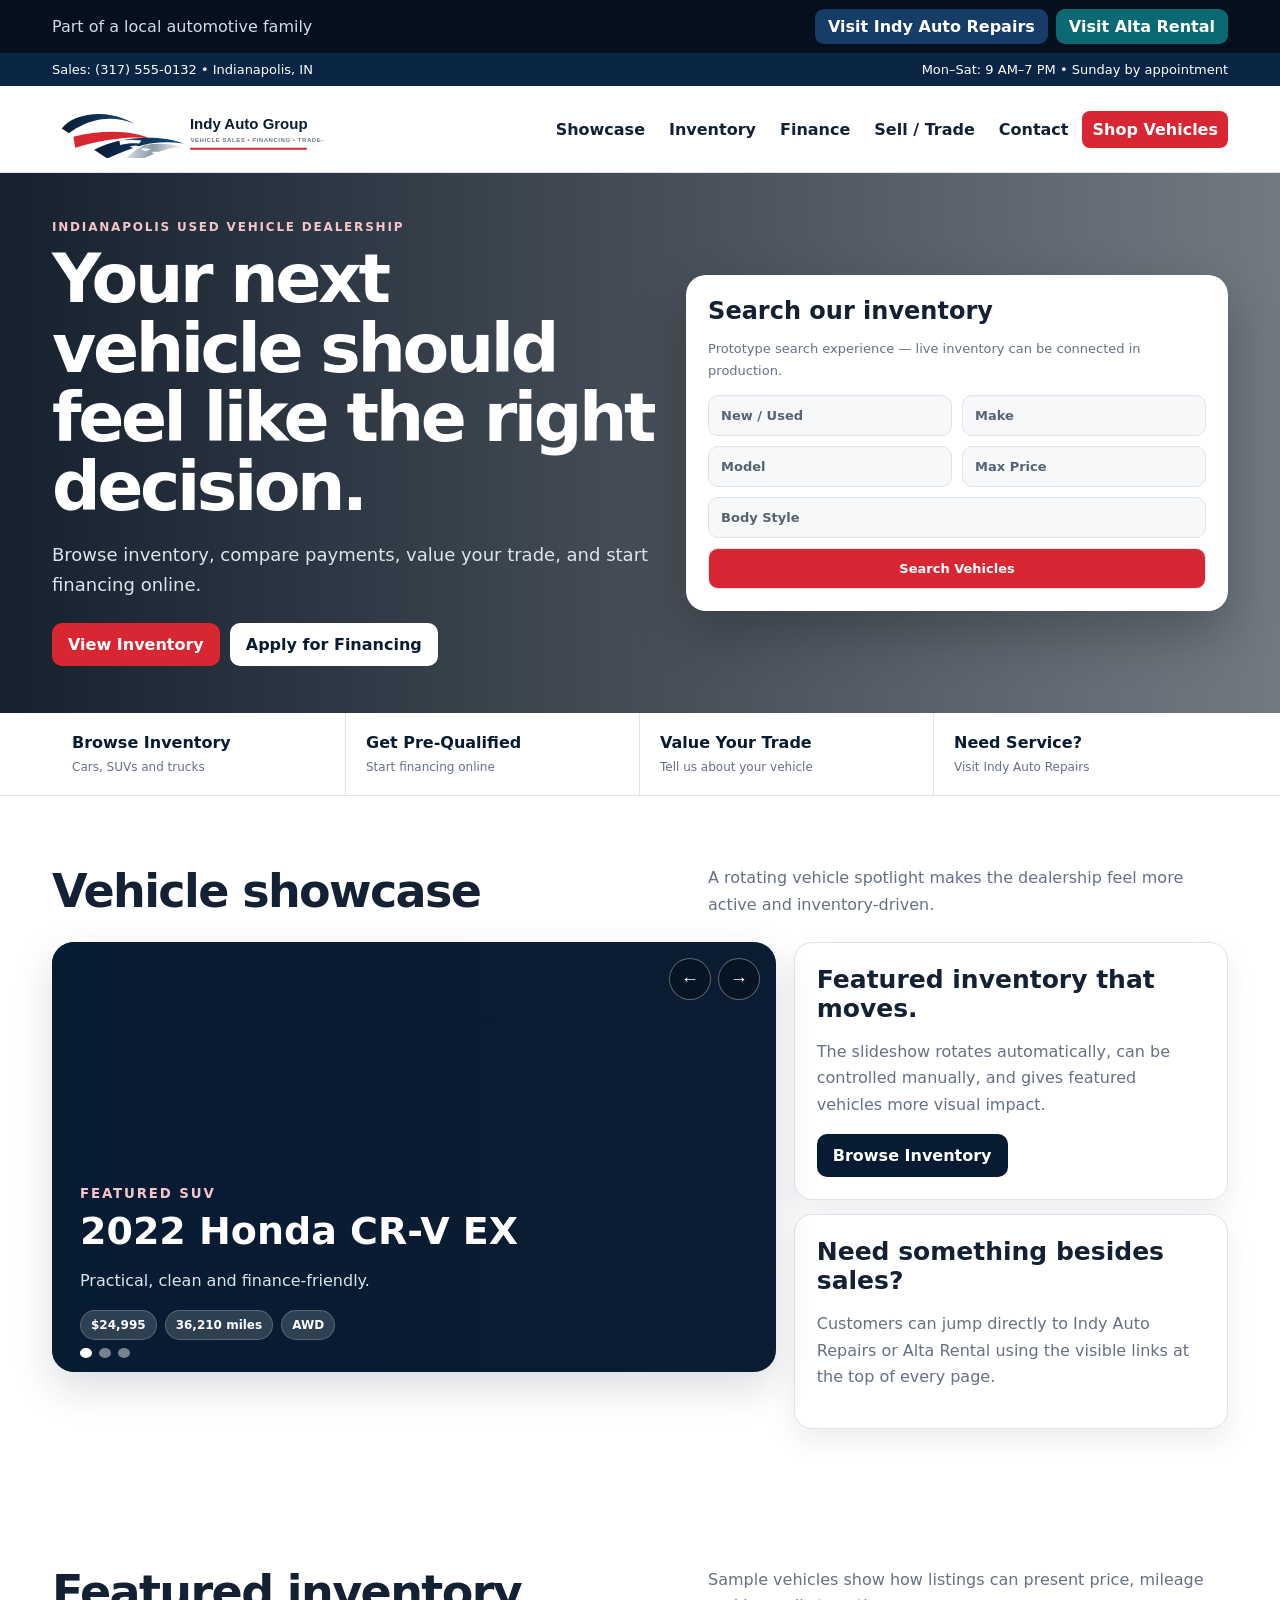
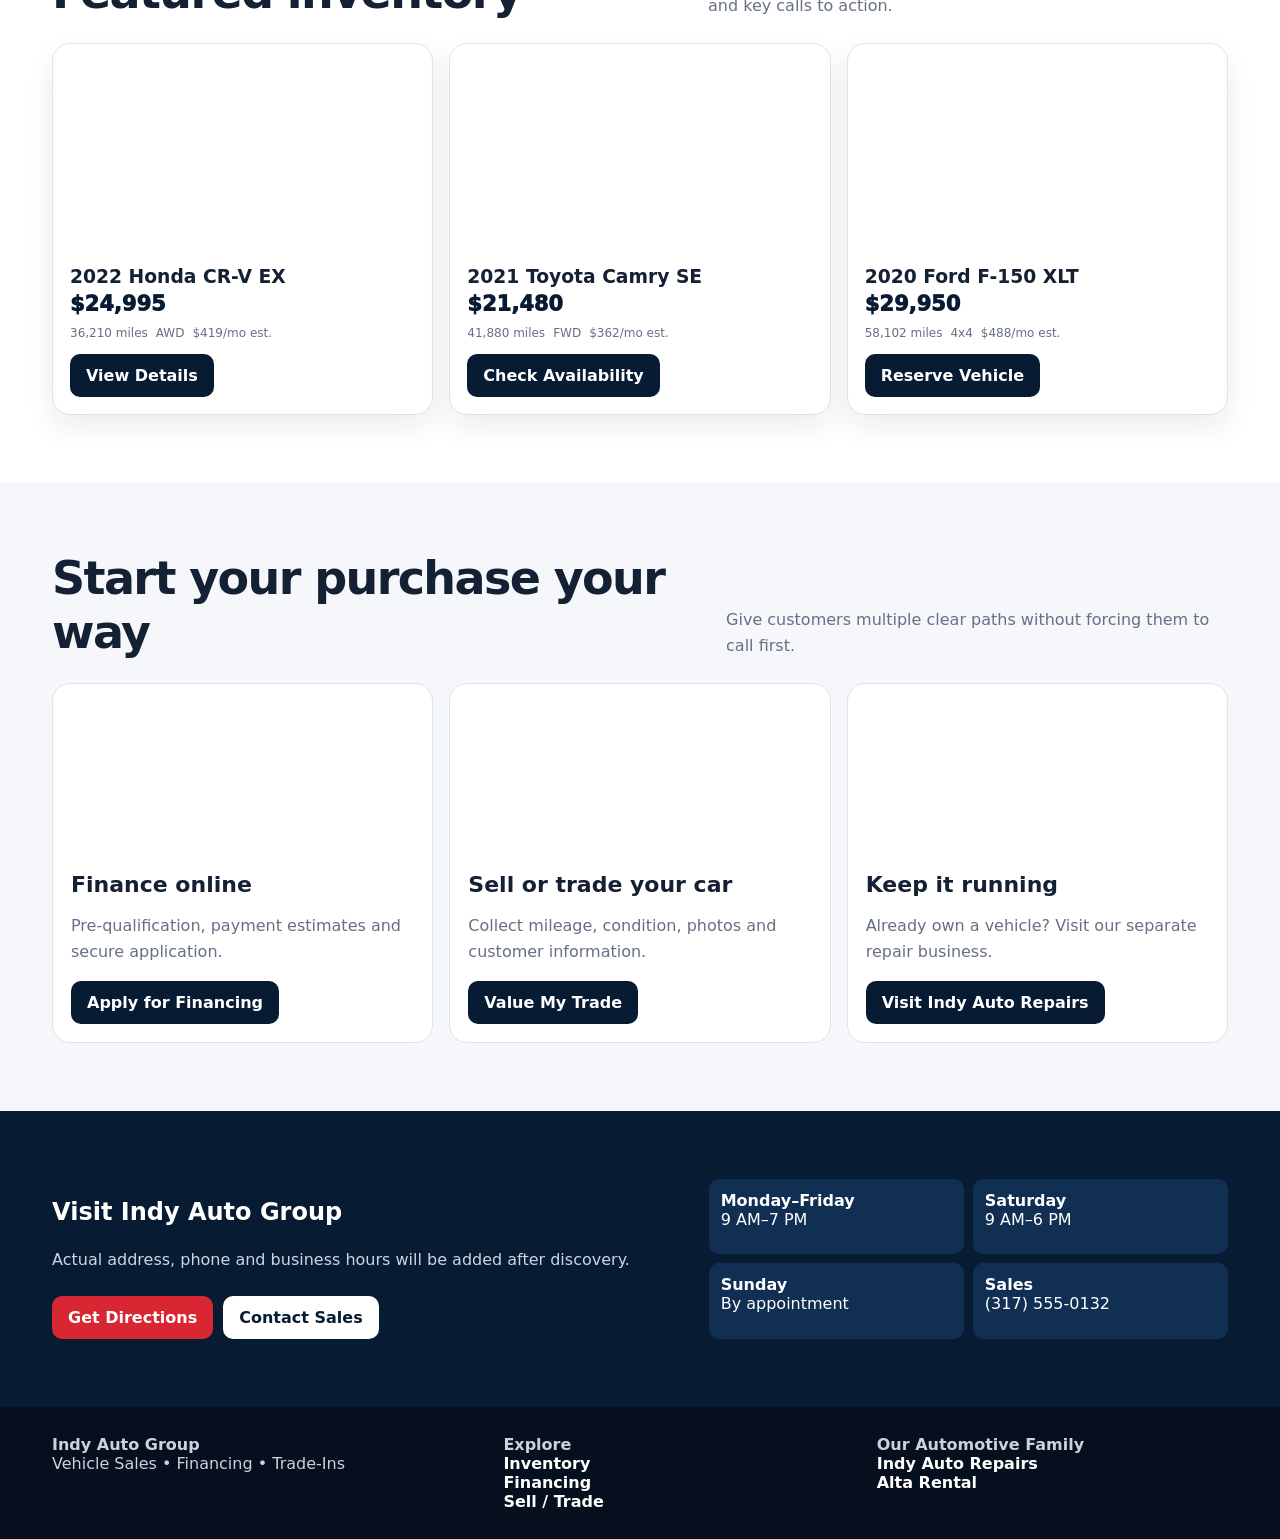
==== commit c47220ff: "Integrate automotive brand logos [skip ci]" ====
--- a/dealer/index.html
+++ b/dealer/index.html
@@ -1 +1 @@
-<!doctype html><html lang="en"><head><meta charset="utf-8"><meta name="viewport" content="width=device-width,initial-scale=1"><title>Indy Auto Group | Used Cars & Auto Financing in Indianapolis</title><style>:root{--n:#071b33;--b:#153d68;--r:#d82632;--i:#142033;--m:#667085;--l:#dde4ec;--s:#f5f7fa}*{box-sizing:border-box}html{scroll-behavior:smooth}body{margin:0;font-family:Inter,system-ui,-apple-system,"Segoe UI",sans-serif;color:var(--i)}a{text-decoration:none;color:inherit}.w{max-width:1220px;margin:auto;padding:0 22px}.fam{background:#050f1e;color:#d3dce5}.fam .w,.util .w,.nav .w{display:flex;align-items:center;justify-content:space-between;gap:14px;flex-wrap:wrap}.fam .w{padding-top:9px;padding-bottom:9px}.famlinks{display:flex;gap:8px;flex-wrap:wrap}.famlinks a{color:#fff;font-weight:850;padding:8px 13px;border-radius:9px}.repair{background:#153d68}.rental{background:#0b6974}.util{background:#0b2544;color:#fff;font-size:13px}.util .w{padding-top:9px;padding-bottom:9px}.nav{position:sticky;top:0;z-index:20;background:#fff;border-bottom:1px solid var(--l)}.nav .w{padding-top:14px;padding-bottom:14px}.brand{font-size:24px;font-weight:950;color:var(--n)}.brand small{display:block;font-size:11px;color:var(--m)}.links{display:flex;gap:4px;align-items:center;flex-wrap:wrap}.links a{padding:9px 10px;border-radius:8px;font-weight:750}.links a:hover{background:var(--s)}.btn{display:inline-flex;padding:12px 16px;border-radius:10px;font-weight:850;align-items:center;justify-content:center}.red{background:var(--r);color:#fff!important}.navy{background:var(--n);color:#fff!important}.white{background:#fff;color:var(--n)!important}.hero{background:linear-gradient(90deg,rgba(4,16,30,.93),rgba(4,16,30,.56)),url('https://images.unsplash.com/photo-1494976388531-d1058494cdd8?auto=format&fit=crop&w=1600&q=80') center/cover;color:#fff}.herogrid{min-height:540px;display:grid;grid-template-columns:1fr .9fr;gap:32px;align-items:center}.hero h1{font-size:clamp(42px,5.5vw,68px);line-height:1.02;letter-spacing:-.05em;margin:10px 0 18px}.hero p{font-size:18px;line-height:1.7;color:#dce5ed}.ey{font-size:12px;text-transform:uppercase;letter-spacing:.15em;font-weight:900;color:#f3c4c8}.search{background:#fff;color:var(--i);padding:22px;border-radius:20px;box-shadow:0 22px 52px rgba(0,0,0,.25)}.search h3{font-size:24px;margin:0 0 5px}.search p{color:var(--m);font-size:13px}.fields{display:grid;grid-template-columns:1fr 1fr;gap:10px}.field{padding:12px;border:1px solid var(--l);background:#f7f8fa;border-radius:10px;color:#576273;font-size:13px;font-weight:700}.full{grid-column:1/-1}.actions{display:flex;gap:10px;flex-wrap:wrap;margin-top:22px}.quick{border-bottom:1px solid var(--l)}.quickgrid{display:grid;grid-template-columns:repeat(4,1fr)}.q{padding:20px;border-right:1px solid var(--l)}.q:last-child{border:0}.q b{display:block;color:var(--n);margin-bottom:4px}.q span{font-size:12px;color:var(--m)}.sec{padding:68px 0}.head{display:flex;justify-content:space-between;gap:22px;align-items:end;margin-bottom:24px}.head h2{font-size:clamp(32px,4vw,46px);letter-spacing:-.035em;margin:0}.head p{max-width:520px;color:var(--m);line-height:1.65;margin:0}.showgrid{display:grid;grid-template-columns:1.25fr .75fr;gap:18px}.slider{height:430px;position:relative;border-radius:22px;overflow:hidden;box-shadow:0 16px 40px rgba(7,27,51,.15);background:#0b1d31}.slide{position:absolute;inset:0;opacity:0;transition:opacity .55s ease;background-position:center;background-size:cover}.slide.active{opacity:1}.slide:after{content:"";position:absolute;inset:0;background:linear-gradient(90deg,rgba(7,27,51,.9),rgba(7,27,51,.22))}.s1{background-image:url('https://images.unsplash.com/photo-1553440569-bcc63803a83d?auto=format&fit=crop&w=1500&q=80')}.s2{background-image:url('https://images.unsplash.com/photo-1503736334956-4c8f8e92946d?auto=format&fit=crop&w=1500&q=80')}.s3{background-image:url('https://images.unsplash.com/photo-1533473359331-0135ef1b58bf?auto=format&fit=crop&w=1500&q=80')}.sc{position:absolute;z-index:2;left:28px;right:28px;bottom:32px;color:#fff}.sc small{font-weight:900;letter-spacing:.14em;text-transform:uppercase;color:#f7c5c9}.sc h3{font-size:38px;margin:7px 0 8px}.sc p{max-width:540px;color:#dbe5ed;line-height:1.55}.pills{display:flex;gap:8px;flex-wrap:wrap}.pill{padding:7px 10px;border-radius:999px;background:rgba(255,255,255,.16);border:1px solid rgba(255,255,255,.2);font-size:12px;font-weight:800}.arrows{position:absolute;z-index:3;right:16px;top:16px;display:flex;gap:7px}.arrows button{width:42px;height:42px;border-radius:50%;border:1px solid rgba(255,255,255,.35);background:rgba(0,0,0,.28);color:#fff;font-size:18px;cursor:pointer}.dots{position:absolute;z-index:3;left:28px;bottom:14px;display:flex;gap:7px}.dots button{width:10px;height:10px;border:0;border-radius:50%;background:rgba(255,255,255,.45)}.dots button.on{background:#fff}.side{display:grid;gap:14px}.card{border:1px solid var(--l);border-radius:18px;padding:22px;background:#fff;box-shadow:0 12px 28px rgba(7,27,51,.08)}.card h3{font-size:25px;margin:0 0 8px}.card p{color:var(--m);line-height:1.65}.inventory{display:grid;grid-template-columns:repeat(3,1fr);gap:16px}.veh{border:1px solid var(--l);border-radius:18px;overflow:hidden;background:#fff;box-shadow:0 12px 28px rgba(7,27,51,.08)}.photo{height:205px;background:center/cover}.v1{background-image:url('https://images.unsplash.com/photo-1553440569-bcc63803a83d?auto=format&fit=crop&w=900&q=80')}.v2{background-image:url('https://images.unsplash.com/photo-1503736334956-4c8f8e92946d?auto=format&fit=crop&w=900&q=80')}.v3{background-image:url('https://images.unsplash.com/photo-1533473359331-0135ef1b58bf?auto=format&fit=crop&w=900&q=80')}.vb{padding:17px}.vb h3{margin:0 0 5px}.price{font-size:21px;font-weight:950;color:var(--n)}.meta{display:flex;gap:8px;flex-wrap:wrap;color:var(--m);font-size:12px;margin:10px 0 14px}.promo{background:#f5f7fa}.promos{display:grid;grid-template-columns:repeat(3,1fr);gap:16px}.pc{background:#fff;border:1px solid var(--l);border-radius:18px;overflow:hidden}.pm{height:170px;background:center/cover}.finance{background-image:url('https://images.unsplash.com/photo-1554224155-6726b3ff858f?auto=format&fit=crop&w=900&q=80')}.trade{background-image:url('https://images.unsplash.com/photo-1511919884226-fd3cad34687c?auto=format&fit=crop&w=900&q=80')}.service{background-image:url('https://images.unsplash.com/photo-1486262715619-67b85e0b08d3?auto=format&fit=crop&w=900&q=80')}.pb{padding:18px}.pb h3{margin:0 0 6px;font-size:22px}.pb p{color:var(--m);line-height:1.6}.loc{background:var(--n);color:#fff}.locgrid{display:grid;grid-template-columns:1.1fr .9fr;gap:22px}.loc p{color:#cbd7e2;line-height:1.7}.hours{display:grid;grid-template-columns:1fr 1fr;gap:9px}.hours div{background:#102f53;padding:12px;border-radius:10px}.foot{background:#050f1e;color:#c8d3de}.foot .w{padding-top:28px;padding-bottom:28px;display:grid;grid-template-columns:1.1fr .9fr .9fr;gap:22px}.foot a{color:#fff;font-weight:750}@media(max-width:900px){.herogrid,.showgrid,.locgrid{grid-template-columns:1fr}.inventory,.promos{grid-template-columns:1fr 1fr}.quickgrid{grid-template-columns:1fr 1fr}.foot .w{grid-template-columns:1fr 1fr}}@media(max-width:650px){.links{display:none}.inventory,.promos,.quickgrid,.foot .w{grid-template-columns:1fr}.fields{grid-template-columns:1fr}.full{grid-column:auto}.head{display:block}.head p{margin-top:10px}.slider{height:480px}.sc h3{font-size:31px}}</style></head><body><div class="fam"><div class="w"><span>Part of a local automotive family</span><div class="famlinks"><a class="repair" href="../repairs/">Visit Indy Auto Repairs</a><a class="rental" href="../rental/">Visit Alta Rental</a></div></div></div><div class="util"><div class="w"><span>Sales: (317) 555-0132 • Indianapolis, IN</span><span>Mon–Sat: 9 AM–7 PM • Sunday by appointment</span></div></div><nav class="nav"><div class="w"><a class="brand" href="./">Indy Auto Group<small>Vehicle sales • Financing • Trade-ins</small></a><div class="links"><a href="#showcase">Showcase</a><a href="#inventory">Inventory</a><a href="#finance">Finance</a><a href="#trade">Sell / Trade</a><a href="#contact">Contact</a><a class="btn red" href="#inventory">Shop Vehicles</a></div></div></nav><header class="hero"><div class="w herogrid"><div><div class="ey">Indianapolis used vehicle dealership</div><h1>Your next vehicle should feel like the right decision.</h1><p>Browse inventory, compare payments, value your trade, and start financing online.</p><div class="actions"><a class="btn red" href="#inventory">View Inventory</a><a class="btn white" href="#finance">Apply for Financing</a></div></div><div class="search"><h3>Search our inventory</h3><p>Prototype search experience — live inventory can be connected in production.</p><div class="fields"><div class="field">New / Used</div><div class="field">Make</div><div class="field">Model</div><div class="field">Max Price</div><div class="field full">Body Style</div><div class="field full" style="background:var(--r);color:#fff;text-align:center">Search Vehicles</div></div></div></div></header><div class="quick"><div class="w quickgrid"><a class="q" href="#inventory"><b>Browse Inventory</b><span>Cars, SUVs and trucks</span></a><a class="q" href="#finance"><b>Get Pre-Qualified</b><span>Start financing online</span></a><a class="q" href="#trade"><b>Value Your Trade</b><span>Tell us about your vehicle</span></a><a class="q" href="../repairs/"><b>Need Service?</b><span>Visit Indy Auto Repairs</span></a></div></div><section class="sec" id="showcase"><div class="w"><div class="head"><h2>Vehicle showcase</h2><p>A rotating vehicle spotlight makes the dealership feel more active and inventory-driven.</p></div><div class="showgrid"><div class="slider" id="slider"><div class="slide s1 active"><div class="sc"><small>Featured SUV</small><h3>2022 Honda CR-V EX</h3><p>Practical, clean and finance-friendly.</p><div class="pills"><span class="pill">$24,995</span><span class="pill">36,210 miles</span><span class="pill">AWD</span></div></div></div><div class="slide s2"><div class="sc"><small>New Arrival</small><h3>2021 Toyota Camry SE</h3><p>A sporty daily driver presented as a premium inventory highlight.</p><div class="pills"><span class="pill">$21,480</span><span class="pill">41,880 miles</span><span class="pill">FWD</span></div></div></div><div class="slide s3"><div class="sc"><small>Truck Feature</small><h3>2020 Ford F-150 XLT</h3><p>4x4 utility for work, towing and everyday use.</p><div class="pills"><span class="pill">$29,950</span><span class="pill">58,102 miles</span><span class="pill">4x4</span></div></div></div><div class="arrows"><button id="prev">←</button><button id="next">→</button></div><div class="dots"><button class="on" data-d="0"></button><button data-d="1"></button><button data-d="2"></button></div></div><div class="side"><div class="card"><h3>Featured inventory that moves.</h3><p>The slideshow rotates automatically, can be controlled manually, and gives featured vehicles more visual impact.</p><a class="btn navy" href="#inventory">Browse Inventory</a></div><div class="card"><h3>Need something besides sales?</h3><p>Customers can jump directly to Indy Auto Repairs or Alta Rental using the visible links at the top of every page.</p></div></div></div></div></section><section class="sec" id="inventory"><div class="w"><div class="head"><h2>Featured inventory</h2><p>Sample vehicles show how listings can present price, mileage and key calls to action.</p></div><div class="inventory"><article class="veh"><div class="photo v1"></div><div class="vb"><h3>2022 Honda CR-V EX</h3><div class="price">$24,995</div><div class="meta"><span>36,210 miles</span><span>AWD</span><span>$419/mo est.</span></div><a class="btn navy">View Details</a></div></article><article class="veh"><div class="photo v2"></div><div class="vb"><h3>2021 Toyota Camry SE</h3><div class="price">$21,480</div><div class="meta"><span>41,880 miles</span><span>FWD</span><span>$362/mo est.</span></div><a class="btn navy">Check Availability</a></div></article><article class="veh"><div class="photo v3"></div><div class="vb"><h3>2020 Ford F-150 XLT</h3><div class="price">$29,950</div><div class="meta"><span>58,102 miles</span><span>4x4</span><span>$488/mo est.</span></div><a class="btn navy">Reserve Vehicle</a></div></article></div></div></section><section class="sec promo"><div class="w"><div class="head"><h2>Start your purchase your way</h2><p>Give customers multiple clear paths without forcing them to call first.</p></div><div class="promos"><article class="pc" id="finance"><div class="pm finance"></div><div class="pb"><h3>Finance online</h3><p>Pre-qualification, payment estimates and secure application.</p><a class="btn navy">Apply for Financing</a></div></article><article class="pc" id="trade"><div class="pm trade"></div><div class="pb"><h3>Sell or trade your car</h3><p>Collect mileage, condition, photos and customer information.</p><a class="btn navy">Value My Trade</a></div></article><article class="pc"><div class="pm service"></div><div class="pb"><h3>Keep it running</h3><p>Already own a vehicle? Visit our separate repair business.</p><a class="btn navy" href="../repairs/">Visit Indy Auto Repairs</a></div></article></div></div></section><section class="sec loc" id="contact"><div class="w locgrid"><div><h2>Visit Indy Auto Group</h2><p>Actual address, phone and business hours will be added after discovery.</p><div class="actions"><span class="btn red">Get Directions</span><span class="btn white">Contact Sales</span></div></div><div class="hours"><div><b>Monday–Friday</b><br>9 AM–7 PM</div><div><b>Saturday</b><br>9 AM–6 PM</div><div><b>Sunday</b><br>By appointment</div><div><b>Sales</b><br>(317) 555-0132</div></div></div></section><footer class="foot"><div class="w"><div><b>Indy Auto Group</b><br>Vehicle Sales • Financing • Trade-Ins</div><div><b>Explore</b><br><a href="#inventory">Inventory</a><br><a href="#finance">Financing</a><br><a href="#trade">Sell / Trade</a></div><div><b>Our Automotive Family</b><br><a href="../repairs/">Indy Auto Repairs</a><br><a href="../rental/">Alta Rental</a></div></div></footer><script>(()=>{const s=[...document.querySelectorAll('.slide')],d=[...document.querySelectorAll('[data-d]')];let i=0;function show(n){i=(n+s.length)%s.length;s.forEach((x,j)=>x.classList.toggle('active',j===i));d.forEach((x,j)=>x.classList.toggle('on',j===i))}next.onclick=()=>show(i+1);prev.onclick=()=>show(i-1);d.forEach((x,j)=>x.onclick=()=>show(j));setInterval(()=>show(i+1),4500)})();</script></body></html>+<!doctype html><html lang="en"><head><meta charset="utf-8"><meta name="viewport" content="width=device-width,initial-scale=1"><title>Indy Auto Group | Used Cars & Auto Financing in Indianapolis</title><style>:root{--n:#071b33;--b:#153d68;--r:#d82632;--i:#142033;--m:#667085;--l:#dde4ec;--s:#f5f7fa}*{box-sizing:border-box}html{scroll-behavior:smooth}body{margin:0;font-family:Inter,system-ui,-apple-system,"Segoe UI",sans-serif;color:var(--i)}a{text-decoration:none;color:inherit}.w{max-width:1220px;margin:auto;padding:0 22px}.fam{background:#050f1e;color:#d3dce5}.fam .w,.util .w,.nav .w{display:flex;align-items:center;justify-content:space-between;gap:14px;flex-wrap:wrap}.fam .w{padding-top:9px;padding-bottom:9px}.famlinks{display:flex;gap:8px;flex-wrap:wrap}.famlinks a{color:#fff;font-weight:850;padding:8px 13px;border-radius:9px}.repair{background:#153d68}.rental{background:#0b6974}.util{background:#0b2544;color:#fff;font-size:13px}.util .w{padding-top:9px;padding-bottom:9px}.nav{position:sticky;top:0;z-index:20;background:#fff;border-bottom:1px solid var(--l)}.nav .w{padding-top:14px;padding-bottom:14px}.brand{font-size:24px;font-weight:950;color:var(--n)}.brand small{display:block;font-size:11px;color:var(--m)}.brand-logo{display:flex;align-items:center;min-width:240px}.brand-logo img{display:block;height:58px;width:auto;max-width:290px}.links{display:flex;gap:4px;align-items:center;flex-wrap:wrap}.links a{padding:9px 10px;border-radius:8px;font-weight:750}.links a:hover{background:var(--s)}.btn{display:inline-flex;padding:12px 16px;border-radius:10px;font-weight:850;align-items:center;justify-content:center}.red{background:var(--r);color:#fff!important}.navy{background:var(--n);color:#fff!important}.white{background:#fff;color:var(--n)!important}.hero{background:linear-gradient(90deg,rgba(4,16,30,.93),rgba(4,16,30,.56)),url('https://images.unsplash.com/photo-1494976388531-d1058494cdd8?auto=format&fit=crop&w=1600&q=80') center/cover;color:#fff}.herogrid{min-height:540px;display:grid;grid-template-columns:1fr .9fr;gap:32px;align-items:center}.hero h1{font-size:clamp(42px,5.5vw,68px);line-height:1.02;letter-spacing:-.05em;margin:10px 0 18px}.hero p{font-size:18px;line-height:1.7;color:#dce5ed}.ey{font-size:12px;text-transform:uppercase;letter-spacing:.15em;font-weight:900;color:#f3c4c8}.search{background:#fff;color:var(--i);padding:22px;border-radius:20px;box-shadow:0 22px 52px rgba(0,0,0,.25)}.search h3{font-size:24px;margin:0 0 5px}.search p{color:var(--m);font-size:13px}.fields{display:grid;grid-template-columns:1fr 1fr;gap:10px}.field{padding:12px;border:1px solid var(--l);background:#f7f8fa;border-radius:10px;color:#576273;font-size:13px;font-weight:700}.full{grid-column:1/-1}.actions{display:flex;gap:10px;flex-wrap:wrap;margin-top:22px}.quick{border-bottom:1px solid var(--l)}.quickgrid{display:grid;grid-template-columns:repeat(4,1fr)}.q{padding:20px;border-right:1px solid var(--l)}.q:last-child{border:0}.q b{display:block;color:var(--n);margin-bottom:4px}.q span{font-size:12px;color:var(--m)}.sec{padding:68px 0}.head{display:flex;justify-content:space-between;gap:22px;align-items:end;margin-bottom:24px}.head h2{font-size:clamp(32px,4vw,46px);letter-spacing:-.035em;margin:0}.head p{max-width:520px;color:var(--m);line-height:1.65;margin:0}.showgrid{display:grid;grid-template-columns:1.25fr .75fr;gap:18px}.slider{height:430px;position:relative;border-radius:22px;overflow:hidden;box-shadow:0 16px 40px rgba(7,27,51,.15);background:#0b1d31}.slide{position:absolute;inset:0;opacity:0;transition:opacity .55s ease;background-position:center;background-size:cover}.slide.active{opacity:1}.slide:after{content:"";position:absolute;inset:0;background:linear-gradient(90deg,rgba(7,27,51,.9),rgba(7,27,51,.22))}.s1{background-image:url('https://images.unsplash.com/photo-1553440569-bcc63803a83d?auto=format&fit=crop&w=1500&q=80')}.s2{background-image:url('https://images.unsplash.com/photo-1503736334956-4c8f8e92946d?auto=format&fit=crop&w=1500&q=80')}.s3{background-image:url('https://images.unsplash.com/photo-1533473359331-0135ef1b58bf?auto=format&fit=crop&w=1500&q=80')}.sc{position:absolute;z-index:2;left:28px;right:28px;bottom:32px;color:#fff}.sc small{font-weight:900;letter-spacing:.14em;text-transform:uppercase;color:#f7c5c9}.sc h3{font-size:38px;margin:7px 0 8px}.sc p{max-width:540px;color:#dbe5ed;line-height:1.55}.pills{display:flex;gap:8px;flex-wrap:wrap}.pill{padding:7px 10px;border-radius:999px;background:rgba(255,255,255,.16);border:1px solid rgba(255,255,255,.2);font-size:12px;font-weight:800}.arrows{position:absolute;z-index:3;right:16px;top:16px;display:flex;gap:7px}.arrows button{width:42px;height:42px;border-radius:50%;border:1px solid rgba(255,255,255,.35);background:rgba(0,0,0,.28);color:#fff;font-size:18px;cursor:pointer}.dots{position:absolute;z-index:3;left:28px;bottom:14px;display:flex;gap:7px}.dots button{width:10px;height:10px;border:0;border-radius:50%;background:rgba(255,255,255,.45)}.dots button.on{background:#fff}.side{display:grid;gap:14px}.card{border:1px solid var(--l);border-radius:18px;padding:22px;background:#fff;box-shadow:0 12px 28px rgba(7,27,51,.08)}.card h3{font-size:25px;margin:0 0 8px}.card p{color:var(--m);line-height:1.65}.inventory{display:grid;grid-template-columns:repeat(3,1fr);gap:16px}.veh{border:1px solid var(--l);border-radius:18px;overflow:hidden;background:#fff;box-shadow:0 12px 28px rgba(7,27,51,.08)}.photo{height:205px;background:center/cover}.v1{background-image:url('https://images.unsplash.com/photo-1553440569-bcc63803a83d?auto=format&fit=crop&w=900&q=80')}.v2{background-image:url('https://images.unsplash.com/photo-1503736334956-4c8f8e92946d?auto=format&fit=crop&w=900&q=80')}.v3{background-image:url('https://images.unsplash.com/photo-1533473359331-0135ef1b58bf?auto=format&fit=crop&w=900&q=80')}.vb{padding:17px}.vb h3{margin:0 0 5px}.price{font-size:21px;font-weight:950;color:var(--n)}.meta{display:flex;gap:8px;flex-wrap:wrap;color:var(--m);font-size:12px;margin:10px 0 14px}.promo{background:#f5f7fa}.promos{display:grid;grid-template-columns:repeat(3,1fr);gap:16px}.pc{background:#fff;border:1px solid var(--l);border-radius:18px;overflow:hidden}.pm{height:170px;background:center/cover}.finance{background-image:url('https://images.unsplash.com/photo-1554224155-6726b3ff858f?auto=format&fit=crop&w=900&q=80')}.trade{background-image:url('https://images.unsplash.com/photo-1511919884226-fd3cad34687c?auto=format&fit=crop&w=900&q=80')}.service{background-image:url('https://images.unsplash.com/photo-1486262715619-67b85e0b08d3?auto=format&fit=crop&w=900&q=80')}.pb{padding:18px}.pb h3{margin:0 0 6px;font-size:22px}.pb p{color:var(--m);line-height:1.6}.loc{background:var(--n);color:#fff}.locgrid{display:grid;grid-template-columns:1.1fr .9fr;gap:22px}.loc p{color:#cbd7e2;line-height:1.7}.hours{display:grid;grid-template-columns:1fr 1fr;gap:9px}.hours div{background:#102f53;padding:12px;border-radius:10px}.foot{background:#050f1e;color:#c8d3de}.foot .w{padding-top:28px;padding-bottom:28px;display:grid;grid-template-columns:1.1fr .9fr .9fr;gap:22px}.foot a{color:#fff;font-weight:750}@media(max-width:900px){.herogrid,.showgrid,.locgrid{grid-template-columns:1fr}.inventory,.promos{grid-template-columns:1fr 1fr}.quickgrid{grid-template-columns:1fr 1fr}.foot .w{grid-template-columns:1fr 1fr}}@media(max-width:650px){.brand-logo{min-width:0}.brand-logo img{height:48px;max-width:235px}.links{display:none}.inventory,.promos,.quickgrid,.foot .w{grid-template-columns:1fr}.fields{grid-template-columns:1fr}.full{grid-column:auto}.head{display:block}.head p{margin-top:10px}.slider{height:480px}.sc h3{font-size:31px}}</style></head><body><div class="fam"><div class="w"><span>Part of a local automotive family</span><div class="famlinks"><a class="repair" href="../repairs/">Visit Indy Auto Repairs</a><a class="rental" href="../rental/">Visit Alta Rental</a></div></div></div><div class="util"><div class="w"><span>Sales: (317) 555-0132 • Indianapolis, IN</span><span>Mon–Sat: 9 AM–7 PM • Sunday by appointment</span></div></div><nav class="nav"><div class="w"><a class="brand brand-logo" href="./" aria-label="Indy Auto Group home"><img src="../assets/indy-auto-group-logo.svg" alt="Indy Auto Group"></a><div class="links"><a href="#showcase">Showcase</a><a href="#inventory">Inventory</a><a href="#finance">Finance</a><a href="#trade">Sell / Trade</a><a href="#contact">Contact</a><a class="btn red" href="#inventory">Shop Vehicles</a></div></div></nav><header class="hero"><div class="w herogrid"><div><div class="ey">Indianapolis used vehicle dealership</div><h1>Your next vehicle should feel like the right decision.</h1><p>Browse inventory, compare payments, value your trade, and start financing online.</p><div class="actions"><a class="btn red" href="#inventory">View Inventory</a><a class="btn white" href="#finance">Apply for Financing</a></div></div><div class="search"><h3>Search our inventory</h3><p>Prototype search experience — live inventory can be connected in production.</p><div class="fields"><div class="field">New / Used</div><div class="field">Make</div><div class="field">Model</div><div class="field">Max Price</div><div class="field full">Body Style</div><div class="field full" style="background:var(--r);color:#fff;text-align:center">Search Vehicles</div></div></div></div></header><div class="quick"><div class="w quickgrid"><a class="q" href="#inventory"><b>Browse Inventory</b><span>Cars, SUVs and trucks</span></a><a class="q" href="#finance"><b>Get Pre-Qualified</b><span>Start financing online</span></a><a class="q" href="#trade"><b>Value Your Trade</b><span>Tell us about your vehicle</span></a><a class="q" href="../repairs/"><b>Need Service?</b><span>Visit Indy Auto Repairs</span></a></div></div><section class="sec" id="showcase"><div class="w"><div class="head"><h2>Vehicle showcase</h2><p>A rotating vehicle spotlight makes the dealership feel more active and inventory-driven.</p></div><div class="showgrid"><div class="slider" id="slider"><div class="slide s1 active"><div class="sc"><small>Featured SUV</small><h3>2022 Honda CR-V EX</h3><p>Practical, clean and finance-friendly.</p><div class="pills"><span class="pill">$24,995</span><span class="pill">36,210 miles</span><span class="pill">AWD</span></div></div></div><div class="slide s2"><div class="sc"><small>New Arrival</small><h3>2021 Toyota Camry SE</h3><p>A sporty daily driver presented as a premium inventory highlight.</p><div class="pills"><span class="pill">$21,480</span><span class="pill">41,880 miles</span><span class="pill">FWD</span></div></div></div><div class="slide s3"><div class="sc"><small>Truck Feature</small><h3>2020 Ford F-150 XLT</h3><p>4x4 utility for work, towing and everyday use.</p><div class="pills"><span class="pill">$29,950</span><span class="pill">58,102 miles</span><span class="pill">4x4</span></div></div></div><div class="arrows"><button id="prev">←</button><button id="next">→</button></div><div class="dots"><button class="on" data-d="0"></button><button data-d="1"></button><button data-d="2"></button></div></div><div class="side"><div class="card"><h3>Featured inventory that moves.</h3><p>The slideshow rotates automatically, can be controlled manually, and gives featured vehicles more visual impact.</p><a class="btn navy" href="#inventory">Browse Inventory</a></div><div class="card"><h3>Need something besides sales?</h3><p>Customers can jump directly to Indy Auto Repairs or Alta Rental using the visible links at the top of every page.</p></div></div></div></div></section><section class="sec" id="inventory"><div class="w"><div class="head"><h2>Featured inventory</h2><p>Sample vehicles show how listings can present price, mileage and key calls to action.</p></div><div class="inventory"><article class="veh"><div class="photo v1"></div><div class="vb"><h3>2022 Honda CR-V EX</h3><div class="price">$24,995</div><div class="meta"><span>36,210 miles</span><span>AWD</span><span>$419/mo est.</span></div><a class="btn navy">View Details</a></div></article><article class="veh"><div class="photo v2"></div><div class="vb"><h3>2021 Toyota Camry SE</h3><div class="price">$21,480</div><div class="meta"><span>41,880 miles</span><span>FWD</span><span>$362/mo est.</span></div><a class="btn navy">Check Availability</a></div></article><article class="veh"><div class="photo v3"></div><div class="vb"><h3>2020 Ford F-150 XLT</h3><div class="price">$29,950</div><div class="meta"><span>58,102 miles</span><span>4x4</span><span>$488/mo est.</span></div><a class="btn navy">Reserve Vehicle</a></div></article></div></div></section><section class="sec promo"><div class="w"><div class="head"><h2>Start your purchase your way</h2><p>Give customers multiple clear paths without forcing them to call first.</p></div><div class="promos"><article class="pc" id="finance"><div class="pm finance"></div><div class="pb"><h3>Finance online</h3><p>Pre-qualification, payment estimates and secure application.</p><a class="btn navy">Apply for Financing</a></div></article><article class="pc" id="trade"><div class="pm trade"></div><div class="pb"><h3>Sell or trade your car</h3><p>Collect mileage, condition, photos and customer information.</p><a class="btn navy">Value My Trade</a></div></article><article class="pc"><div class="pm service"></div><div class="pb"><h3>Keep it running</h3><p>Already own a vehicle? Visit our separate repair business.</p><a class="btn navy" href="../repairs/">Visit Indy Auto Repairs</a></div></article></div></div></section><section class="sec loc" id="contact"><div class="w locgrid"><div><h2>Visit Indy Auto Group</h2><p>Actual address, phone and business hours will be added after discovery.</p><div class="actions"><span class="btn red">Get Directions</span><span class="btn white">Contact Sales</span></div></div><div class="hours"><div><b>Monday–Friday</b><br>9 AM–7 PM</div><div><b>Saturday</b><br>9 AM–6 PM</div><div><b>Sunday</b><br>By appointment</div><div><b>Sales</b><br>(317) 555-0132</div></div></div></section><footer class="foot"><div class="w"><div><b>Indy Auto Group</b><br>Vehicle Sales • Financing • Trade-Ins</div><div><b>Explore</b><br><a href="#inventory">Inventory</a><br><a href="#finance">Financing</a><br><a href="#trade">Sell / Trade</a></div><div><b>Our Automotive Family</b><br><a href="../repairs/">Indy Auto Repairs</a><br><a href="../rental/">Alta Rental</a></div></div></footer><script>(()=>{const s=[...document.querySelectorAll('.slide')],d=[...document.querySelectorAll('[data-d]')];let i=0;function show(n){i=(n+s.length)%s.length;s.forEach((x,j)=>x.classList.toggle('active',j===i));d.forEach((x,j)=>x.classList.toggle('on',j===i))}next.onclick=()=>show(i+1);prev.onclick=()=>show(i-1);d.forEach((x,j)=>x.onclick=()=>show(j));setInterval(()=>show(i+1),4500)})();</script></body></html>
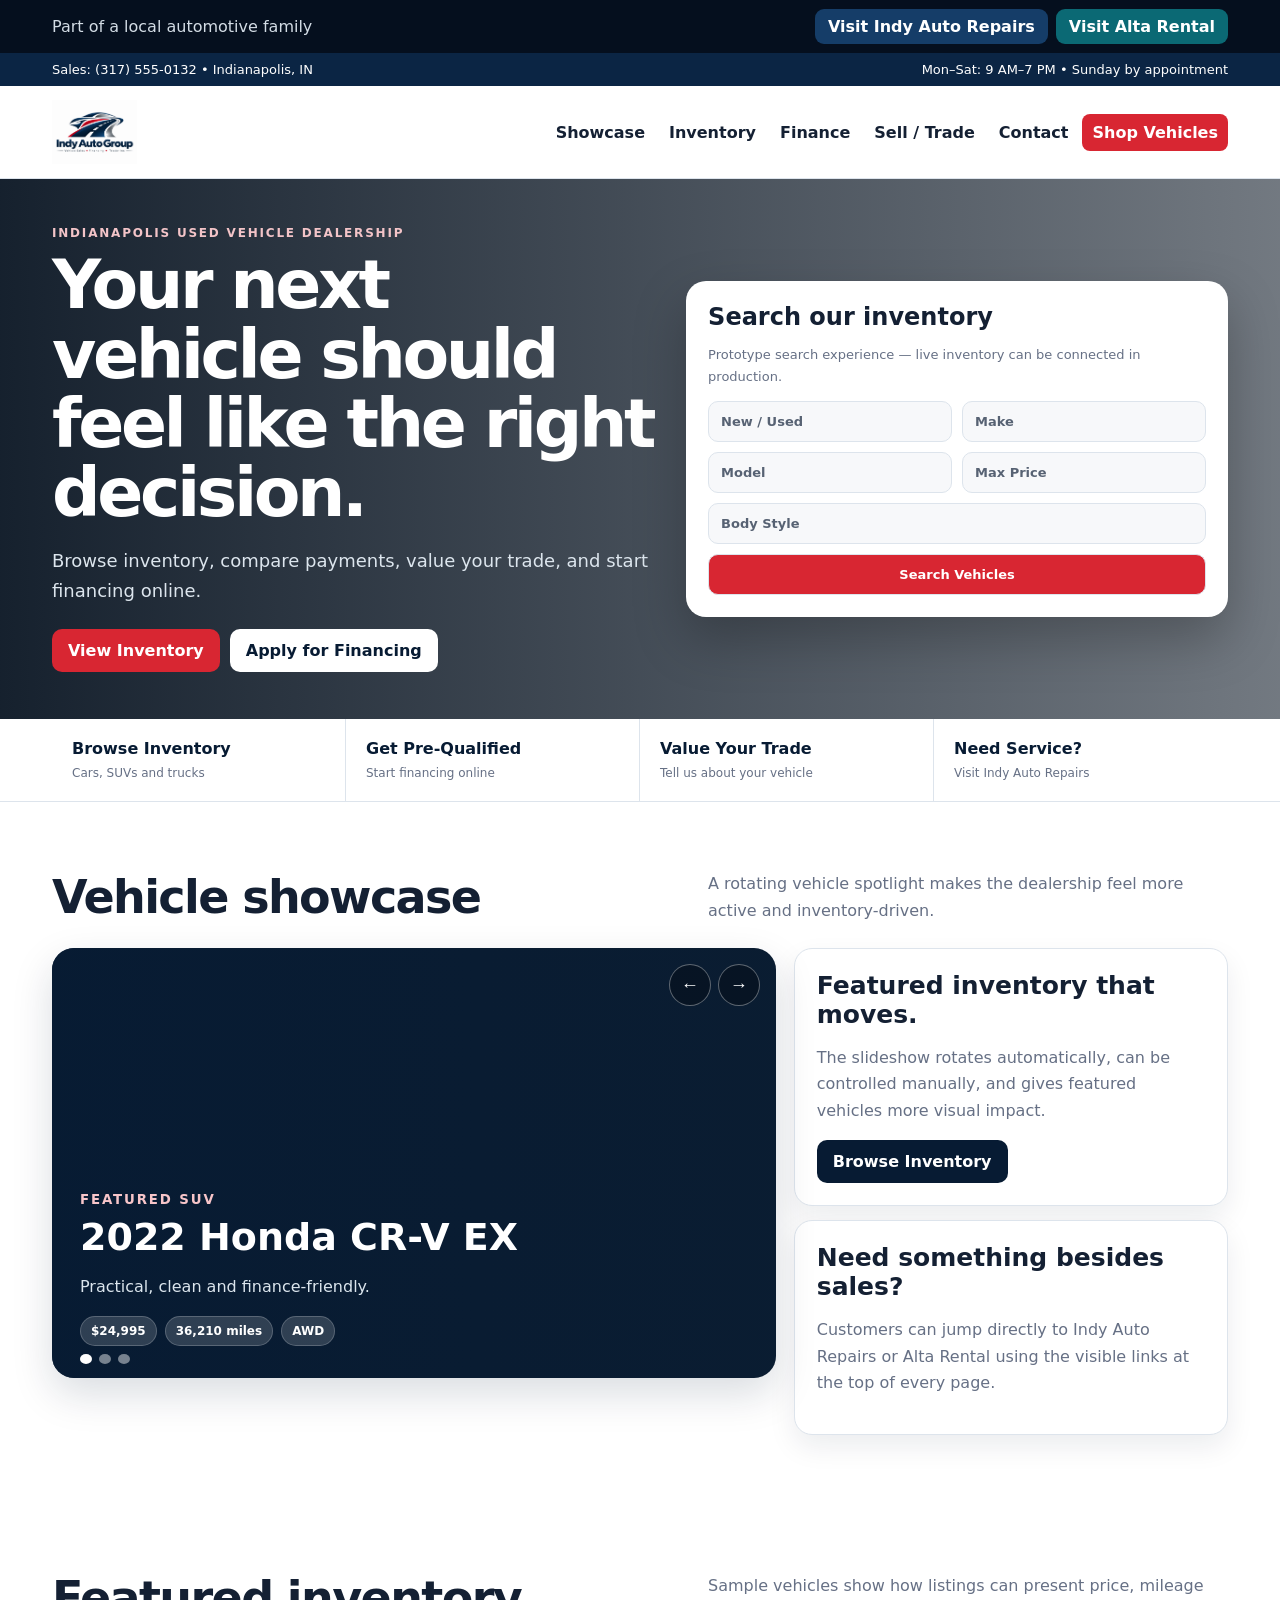
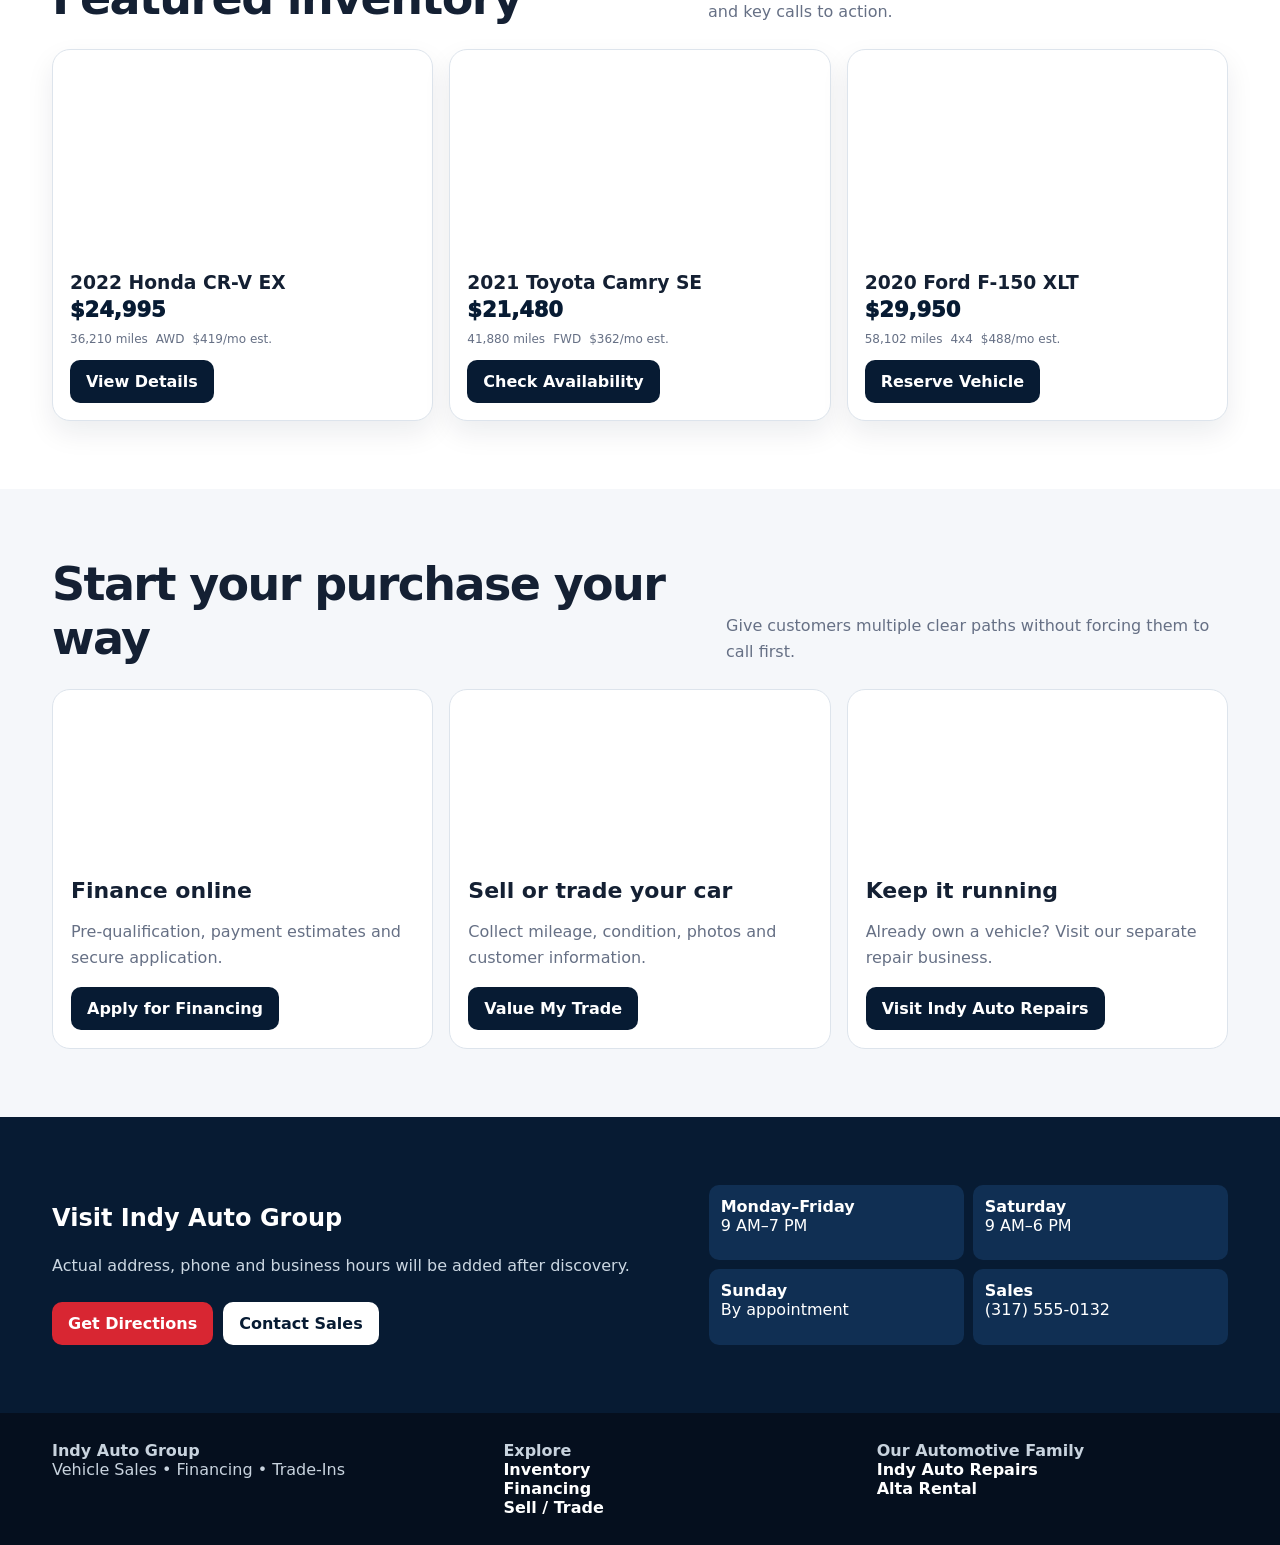
==== commit 324b23cd: "Use manually uploaded logo files [skip ci]" ====
--- a/dealer/index.html
+++ b/dealer/index.html
@@ -1 +1 @@
-<!doctype html><html lang="en"><head><meta charset="utf-8"><meta name="viewport" content="width=device-width,initial-scale=1"><title>Indy Auto Group | Used Cars & Auto Financing in Indianapolis</title><style>:root{--n:#071b33;--b:#153d68;--r:#d82632;--i:#142033;--m:#667085;--l:#dde4ec;--s:#f5f7fa}*{box-sizing:border-box}html{scroll-behavior:smooth}body{margin:0;font-family:Inter,system-ui,-apple-system,"Segoe UI",sans-serif;color:var(--i)}a{text-decoration:none;color:inherit}.w{max-width:1220px;margin:auto;padding:0 22px}.fam{background:#050f1e;color:#d3dce5}.fam .w,.util .w,.nav .w{display:flex;align-items:center;justify-content:space-between;gap:14px;flex-wrap:wrap}.fam .w{padding-top:9px;padding-bottom:9px}.famlinks{display:flex;gap:8px;flex-wrap:wrap}.famlinks a{color:#fff;font-weight:850;padding:8px 13px;border-radius:9px}.repair{background:#153d68}.rental{background:#0b6974}.util{background:#0b2544;color:#fff;font-size:13px}.util .w{padding-top:9px;padding-bottom:9px}.nav{position:sticky;top:0;z-index:20;background:#fff;border-bottom:1px solid var(--l)}.nav .w{padding-top:14px;padding-bottom:14px}.brand{font-size:24px;font-weight:950;color:var(--n)}.brand small{display:block;font-size:11px;color:var(--m)}.brand-logo{display:flex;align-items:center;min-width:240px}.brand-logo img{display:block;height:58px;width:auto;max-width:290px}.links{display:flex;gap:4px;align-items:center;flex-wrap:wrap}.links a{padding:9px 10px;border-radius:8px;font-weight:750}.links a:hover{background:var(--s)}.btn{display:inline-flex;padding:12px 16px;border-radius:10px;font-weight:850;align-items:center;justify-content:center}.red{background:var(--r);color:#fff!important}.navy{background:var(--n);color:#fff!important}.white{background:#fff;color:var(--n)!important}.hero{background:linear-gradient(90deg,rgba(4,16,30,.93),rgba(4,16,30,.56)),url('https://images.unsplash.com/photo-1494976388531-d1058494cdd8?auto=format&fit=crop&w=1600&q=80') center/cover;color:#fff}.herogrid{min-height:540px;display:grid;grid-template-columns:1fr .9fr;gap:32px;align-items:center}.hero h1{font-size:clamp(42px,5.5vw,68px);line-height:1.02;letter-spacing:-.05em;margin:10px 0 18px}.hero p{font-size:18px;line-height:1.7;color:#dce5ed}.ey{font-size:12px;text-transform:uppercase;letter-spacing:.15em;font-weight:900;color:#f3c4c8}.search{background:#fff;color:var(--i);padding:22px;border-radius:20px;box-shadow:0 22px 52px rgba(0,0,0,.25)}.search h3{font-size:24px;margin:0 0 5px}.search p{color:var(--m);font-size:13px}.fields{display:grid;grid-template-columns:1fr 1fr;gap:10px}.field{padding:12px;border:1px solid var(--l);background:#f7f8fa;border-radius:10px;color:#576273;font-size:13px;font-weight:700}.full{grid-column:1/-1}.actions{display:flex;gap:10px;flex-wrap:wrap;margin-top:22px}.quick{border-bottom:1px solid var(--l)}.quickgrid{display:grid;grid-template-columns:repeat(4,1fr)}.q{padding:20px;border-right:1px solid var(--l)}.q:last-child{border:0}.q b{display:block;color:var(--n);margin-bottom:4px}.q span{font-size:12px;color:var(--m)}.sec{padding:68px 0}.head{display:flex;justify-content:space-between;gap:22px;align-items:end;margin-bottom:24px}.head h2{font-size:clamp(32px,4vw,46px);letter-spacing:-.035em;margin:0}.head p{max-width:520px;color:var(--m);line-height:1.65;margin:0}.showgrid{display:grid;grid-template-columns:1.25fr .75fr;gap:18px}.slider{height:430px;position:relative;border-radius:22px;overflow:hidden;box-shadow:0 16px 40px rgba(7,27,51,.15);background:#0b1d31}.slide{position:absolute;inset:0;opacity:0;transition:opacity .55s ease;background-position:center;background-size:cover}.slide.active{opacity:1}.slide:after{content:"";position:absolute;inset:0;background:linear-gradient(90deg,rgba(7,27,51,.9),rgba(7,27,51,.22))}.s1{background-image:url('https://images.unsplash.com/photo-1553440569-bcc63803a83d?auto=format&fit=crop&w=1500&q=80')}.s2{background-image:url('https://images.unsplash.com/photo-1503736334956-4c8f8e92946d?auto=format&fit=crop&w=1500&q=80')}.s3{background-image:url('https://images.unsplash.com/photo-1533473359331-0135ef1b58bf?auto=format&fit=crop&w=1500&q=80')}.sc{position:absolute;z-index:2;left:28px;right:28px;bottom:32px;color:#fff}.sc small{font-weight:900;letter-spacing:.14em;text-transform:uppercase;color:#f7c5c9}.sc h3{font-size:38px;margin:7px 0 8px}.sc p{max-width:540px;color:#dbe5ed;line-height:1.55}.pills{display:flex;gap:8px;flex-wrap:wrap}.pill{padding:7px 10px;border-radius:999px;background:rgba(255,255,255,.16);border:1px solid rgba(255,255,255,.2);font-size:12px;font-weight:800}.arrows{position:absolute;z-index:3;right:16px;top:16px;display:flex;gap:7px}.arrows button{width:42px;height:42px;border-radius:50%;border:1px solid rgba(255,255,255,.35);background:rgba(0,0,0,.28);color:#fff;font-size:18px;cursor:pointer}.dots{position:absolute;z-index:3;left:28px;bottom:14px;display:flex;gap:7px}.dots button{width:10px;height:10px;border:0;border-radius:50%;background:rgba(255,255,255,.45)}.dots button.on{background:#fff}.side{display:grid;gap:14px}.card{border:1px solid var(--l);border-radius:18px;padding:22px;background:#fff;box-shadow:0 12px 28px rgba(7,27,51,.08)}.card h3{font-size:25px;margin:0 0 8px}.card p{color:var(--m);line-height:1.65}.inventory{display:grid;grid-template-columns:repeat(3,1fr);gap:16px}.veh{border:1px solid var(--l);border-radius:18px;overflow:hidden;background:#fff;box-shadow:0 12px 28px rgba(7,27,51,.08)}.photo{height:205px;background:center/cover}.v1{background-image:url('https://images.unsplash.com/photo-1553440569-bcc63803a83d?auto=format&fit=crop&w=900&q=80')}.v2{background-image:url('https://images.unsplash.com/photo-1503736334956-4c8f8e92946d?auto=format&fit=crop&w=900&q=80')}.v3{background-image:url('https://images.unsplash.com/photo-1533473359331-0135ef1b58bf?auto=format&fit=crop&w=900&q=80')}.vb{padding:17px}.vb h3{margin:0 0 5px}.price{font-size:21px;font-weight:950;color:var(--n)}.meta{display:flex;gap:8px;flex-wrap:wrap;color:var(--m);font-size:12px;margin:10px 0 14px}.promo{background:#f5f7fa}.promos{display:grid;grid-template-columns:repeat(3,1fr);gap:16px}.pc{background:#fff;border:1px solid var(--l);border-radius:18px;overflow:hidden}.pm{height:170px;background:center/cover}.finance{background-image:url('https://images.unsplash.com/photo-1554224155-6726b3ff858f?auto=format&fit=crop&w=900&q=80')}.trade{background-image:url('https://images.unsplash.com/photo-1511919884226-fd3cad34687c?auto=format&fit=crop&w=900&q=80')}.service{background-image:url('https://images.unsplash.com/photo-1486262715619-67b85e0b08d3?auto=format&fit=crop&w=900&q=80')}.pb{padding:18px}.pb h3{margin:0 0 6px;font-size:22px}.pb p{color:var(--m);line-height:1.6}.loc{background:var(--n);color:#fff}.locgrid{display:grid;grid-template-columns:1.1fr .9fr;gap:22px}.loc p{color:#cbd7e2;line-height:1.7}.hours{display:grid;grid-template-columns:1fr 1fr;gap:9px}.hours div{background:#102f53;padding:12px;border-radius:10px}.foot{background:#050f1e;color:#c8d3de}.foot .w{padding-top:28px;padding-bottom:28px;display:grid;grid-template-columns:1.1fr .9fr .9fr;gap:22px}.foot a{color:#fff;font-weight:750}@media(max-width:900px){.herogrid,.showgrid,.locgrid{grid-template-columns:1fr}.inventory,.promos{grid-template-columns:1fr 1fr}.quickgrid{grid-template-columns:1fr 1fr}.foot .w{grid-template-columns:1fr 1fr}}@media(max-width:650px){.brand-logo{min-width:0}.brand-logo img{height:48px;max-width:235px}.links{display:none}.inventory,.promos,.quickgrid,.foot .w{grid-template-columns:1fr}.fields{grid-template-columns:1fr}.full{grid-column:auto}.head{display:block}.head p{margin-top:10px}.slider{height:480px}.sc h3{font-size:31px}}</style></head><body><div class="fam"><div class="w"><span>Part of a local automotive family</span><div class="famlinks"><a class="repair" href="../repairs/">Visit Indy Auto Repairs</a><a class="rental" href="../rental/">Visit Alta Rental</a></div></div></div><div class="util"><div class="w"><span>Sales: (317) 555-0132 • Indianapolis, IN</span><span>Mon–Sat: 9 AM–7 PM • Sunday by appointment</span></div></div><nav class="nav"><div class="w"><a class="brand brand-logo" href="./" aria-label="Indy Auto Group home"><img src="../assets/indy-auto-group-logo.svg" alt="Indy Auto Group"></a><div class="links"><a href="#showcase">Showcase</a><a href="#inventory">Inventory</a><a href="#finance">Finance</a><a href="#trade">Sell / Trade</a><a href="#contact">Contact</a><a class="btn red" href="#inventory">Shop Vehicles</a></div></div></nav><header class="hero"><div class="w herogrid"><div><div class="ey">Indianapolis used vehicle dealership</div><h1>Your next vehicle should feel like the right decision.</h1><p>Browse inventory, compare payments, value your trade, and start financing online.</p><div class="actions"><a class="btn red" href="#inventory">View Inventory</a><a class="btn white" href="#finance">Apply for Financing</a></div></div><div class="search"><h3>Search our inventory</h3><p>Prototype search experience — live inventory can be connected in production.</p><div class="fields"><div class="field">New / Used</div><div class="field">Make</div><div class="field">Model</div><div class="field">Max Price</div><div class="field full">Body Style</div><div class="field full" style="background:var(--r);color:#fff;text-align:center">Search Vehicles</div></div></div></div></header><div class="quick"><div class="w quickgrid"><a class="q" href="#inventory"><b>Browse Inventory</b><span>Cars, SUVs and trucks</span></a><a class="q" href="#finance"><b>Get Pre-Qualified</b><span>Start financing online</span></a><a class="q" href="#trade"><b>Value Your Trade</b><span>Tell us about your vehicle</span></a><a class="q" href="../repairs/"><b>Need Service?</b><span>Visit Indy Auto Repairs</span></a></div></div><section class="sec" id="showcase"><div class="w"><div class="head"><h2>Vehicle showcase</h2><p>A rotating vehicle spotlight makes the dealership feel more active and inventory-driven.</p></div><div class="showgrid"><div class="slider" id="slider"><div class="slide s1 active"><div class="sc"><small>Featured SUV</small><h3>2022 Honda CR-V EX</h3><p>Practical, clean and finance-friendly.</p><div class="pills"><span class="pill">$24,995</span><span class="pill">36,210 miles</span><span class="pill">AWD</span></div></div></div><div class="slide s2"><div class="sc"><small>New Arrival</small><h3>2021 Toyota Camry SE</h3><p>A sporty daily driver presented as a premium inventory highlight.</p><div class="pills"><span class="pill">$21,480</span><span class="pill">41,880 miles</span><span class="pill">FWD</span></div></div></div><div class="slide s3"><div class="sc"><small>Truck Feature</small><h3>2020 Ford F-150 XLT</h3><p>4x4 utility for work, towing and everyday use.</p><div class="pills"><span class="pill">$29,950</span><span class="pill">58,102 miles</span><span class="pill">4x4</span></div></div></div><div class="arrows"><button id="prev">←</button><button id="next">→</button></div><div class="dots"><button class="on" data-d="0"></button><button data-d="1"></button><button data-d="2"></button></div></div><div class="side"><div class="card"><h3>Featured inventory that moves.</h3><p>The slideshow rotates automatically, can be controlled manually, and gives featured vehicles more visual impact.</p><a class="btn navy" href="#inventory">Browse Inventory</a></div><div class="card"><h3>Need something besides sales?</h3><p>Customers can jump directly to Indy Auto Repairs or Alta Rental using the visible links at the top of every page.</p></div></div></div></div></section><section class="sec" id="inventory"><div class="w"><div class="head"><h2>Featured inventory</h2><p>Sample vehicles show how listings can present price, mileage and key calls to action.</p></div><div class="inventory"><article class="veh"><div class="photo v1"></div><div class="vb"><h3>2022 Honda CR-V EX</h3><div class="price">$24,995</div><div class="meta"><span>36,210 miles</span><span>AWD</span><span>$419/mo est.</span></div><a class="btn navy">View Details</a></div></article><article class="veh"><div class="photo v2"></div><div class="vb"><h3>2021 Toyota Camry SE</h3><div class="price">$21,480</div><div class="meta"><span>41,880 miles</span><span>FWD</span><span>$362/mo est.</span></div><a class="btn navy">Check Availability</a></div></article><article class="veh"><div class="photo v3"></div><div class="vb"><h3>2020 Ford F-150 XLT</h3><div class="price">$29,950</div><div class="meta"><span>58,102 miles</span><span>4x4</span><span>$488/mo est.</span></div><a class="btn navy">Reserve Vehicle</a></div></article></div></div></section><section class="sec promo"><div class="w"><div class="head"><h2>Start your purchase your way</h2><p>Give customers multiple clear paths without forcing them to call first.</p></div><div class="promos"><article class="pc" id="finance"><div class="pm finance"></div><div class="pb"><h3>Finance online</h3><p>Pre-qualification, payment estimates and secure application.</p><a class="btn navy">Apply for Financing</a></div></article><article class="pc" id="trade"><div class="pm trade"></div><div class="pb"><h3>Sell or trade your car</h3><p>Collect mileage, condition, photos and customer information.</p><a class="btn navy">Value My Trade</a></div></article><article class="pc"><div class="pm service"></div><div class="pb"><h3>Keep it running</h3><p>Already own a vehicle? Visit our separate repair business.</p><a class="btn navy" href="../repairs/">Visit Indy Auto Repairs</a></div></article></div></div></section><section class="sec loc" id="contact"><div class="w locgrid"><div><h2>Visit Indy Auto Group</h2><p>Actual address, phone and business hours will be added after discovery.</p><div class="actions"><span class="btn red">Get Directions</span><span class="btn white">Contact Sales</span></div></div><div class="hours"><div><b>Monday–Friday</b><br>9 AM–7 PM</div><div><b>Saturday</b><br>9 AM–6 PM</div><div><b>Sunday</b><br>By appointment</div><div><b>Sales</b><br>(317) 555-0132</div></div></div></section><footer class="foot"><div class="w"><div><b>Indy Auto Group</b><br>Vehicle Sales • Financing • Trade-Ins</div><div><b>Explore</b><br><a href="#inventory">Inventory</a><br><a href="#finance">Financing</a><br><a href="#trade">Sell / Trade</a></div><div><b>Our Automotive Family</b><br><a href="../repairs/">Indy Auto Repairs</a><br><a href="../rental/">Alta Rental</a></div></div></footer><script>(()=>{const s=[...document.querySelectorAll('.slide')],d=[...document.querySelectorAll('[data-d]')];let i=0;function show(n){i=(n+s.length)%s.length;s.forEach((x,j)=>x.classList.toggle('active',j===i));d.forEach((x,j)=>x.classList.toggle('on',j===i))}next.onclick=()=>show(i+1);prev.onclick=()=>show(i-1);d.forEach((x,j)=>x.onclick=()=>show(j));setInterval(()=>show(i+1),4500)})();</script></body></html>+<!doctype html><html lang="en"><head><meta charset="utf-8"><meta name="viewport" content="width=device-width,initial-scale=1"><title>Indy Auto Group | Used Cars & Auto Financing in Indianapolis</title><style>:root{--n:#071b33;--b:#153d68;--r:#d82632;--i:#142033;--m:#667085;--l:#dde4ec;--s:#f5f7fa}*{box-sizing:border-box}html{scroll-behavior:smooth}body{margin:0;font-family:Inter,system-ui,-apple-system,"Segoe UI",sans-serif;color:var(--i)}a{text-decoration:none;color:inherit}.w{max-width:1220px;margin:auto;padding:0 22px}.fam{background:#050f1e;color:#d3dce5}.fam .w,.util .w,.nav .w{display:flex;align-items:center;justify-content:space-between;gap:14px;flex-wrap:wrap}.fam .w{padding-top:9px;padding-bottom:9px}.famlinks{display:flex;gap:8px;flex-wrap:wrap}.famlinks a{color:#fff;font-weight:850;padding:8px 13px;border-radius:9px}.repair{background:#153d68}.rental{background:#0b6974}.util{background:#0b2544;color:#fff;font-size:13px}.util .w{padding-top:9px;padding-bottom:9px}.nav{position:sticky;top:0;z-index:20;background:#fff;border-bottom:1px solid var(--l)}.nav .w{padding-top:14px;padding-bottom:14px}.brand{font-size:24px;font-weight:950;color:var(--n)}.brand small{display:block;font-size:11px;color:var(--m)}.brand-logo{display:flex;align-items:center;min-width:220px;height:64px;overflow:hidden}.brand-logo img{display:block;width:230px;height:64px;object-fit:contain;object-position:left center}.links{display:flex;gap:4px;align-items:center;flex-wrap:wrap}.links a{padding:9px 10px;border-radius:8px;font-weight:750}.links a:hover{background:var(--s)}.btn{display:inline-flex;padding:12px 16px;border-radius:10px;font-weight:850;align-items:center;justify-content:center}.red{background:var(--r);color:#fff!important}.navy{background:var(--n);color:#fff!important}.white{background:#fff;color:var(--n)!important}.hero{background:linear-gradient(90deg,rgba(4,16,30,.93),rgba(4,16,30,.56)),url('https://images.unsplash.com/photo-1494976388531-d1058494cdd8?auto=format&fit=crop&w=1600&q=80') center/cover;color:#fff}.herogrid{min-height:540px;display:grid;grid-template-columns:1fr .9fr;gap:32px;align-items:center}.hero h1{font-size:clamp(42px,5.5vw,68px);line-height:1.02;letter-spacing:-.05em;margin:10px 0 18px}.hero p{font-size:18px;line-height:1.7;color:#dce5ed}.ey{font-size:12px;text-transform:uppercase;letter-spacing:.15em;font-weight:900;color:#f3c4c8}.search{background:#fff;color:var(--i);padding:22px;border-radius:20px;box-shadow:0 22px 52px rgba(0,0,0,.25)}.search h3{font-size:24px;margin:0 0 5px}.search p{color:var(--m);font-size:13px}.fields{display:grid;grid-template-columns:1fr 1fr;gap:10px}.field{padding:12px;border:1px solid var(--l);background:#f7f8fa;border-radius:10px;color:#576273;font-size:13px;font-weight:700}.full{grid-column:1/-1}.actions{display:flex;gap:10px;flex-wrap:wrap;margin-top:22px}.quick{border-bottom:1px solid var(--l)}.quickgrid{display:grid;grid-template-columns:repeat(4,1fr)}.q{padding:20px;border-right:1px solid var(--l)}.q:last-child{border:0}.q b{display:block;color:var(--n);margin-bottom:4px}.q span{font-size:12px;color:var(--m)}.sec{padding:68px 0}.head{display:flex;justify-content:space-between;gap:22px;align-items:end;margin-bottom:24px}.head h2{font-size:clamp(32px,4vw,46px);letter-spacing:-.035em;margin:0}.head p{max-width:520px;color:var(--m);line-height:1.65;margin:0}.showgrid{display:grid;grid-template-columns:1.25fr .75fr;gap:18px}.slider{height:430px;position:relative;border-radius:22px;overflow:hidden;box-shadow:0 16px 40px rgba(7,27,51,.15);background:#0b1d31}.slide{position:absolute;inset:0;opacity:0;transition:opacity .55s ease;background-position:center;background-size:cover}.slide.active{opacity:1}.slide:after{content:"";position:absolute;inset:0;background:linear-gradient(90deg,rgba(7,27,51,.9),rgba(7,27,51,.22))}.s1{background-image:url('https://images.unsplash.com/photo-1553440569-bcc63803a83d?auto=format&fit=crop&w=1500&q=80')}.s2{background-image:url('https://images.unsplash.com/photo-1503736334956-4c8f8e92946d?auto=format&fit=crop&w=1500&q=80')}.s3{background-image:url('https://images.unsplash.com/photo-1533473359331-0135ef1b58bf?auto=format&fit=crop&w=1500&q=80')}.sc{position:absolute;z-index:2;left:28px;right:28px;bottom:32px;color:#fff}.sc small{font-weight:900;letter-spacing:.14em;text-transform:uppercase;color:#f7c5c9}.sc h3{font-size:38px;margin:7px 0 8px}.sc p{max-width:540px;color:#dbe5ed;line-height:1.55}.pills{display:flex;gap:8px;flex-wrap:wrap}.pill{padding:7px 10px;border-radius:999px;background:rgba(255,255,255,.16);border:1px solid rgba(255,255,255,.2);font-size:12px;font-weight:800}.arrows{position:absolute;z-index:3;right:16px;top:16px;display:flex;gap:7px}.arrows button{width:42px;height:42px;border-radius:50%;border:1px solid rgba(255,255,255,.35);background:rgba(0,0,0,.28);color:#fff;font-size:18px;cursor:pointer}.dots{position:absolute;z-index:3;left:28px;bottom:14px;display:flex;gap:7px}.dots button{width:10px;height:10px;border:0;border-radius:50%;background:rgba(255,255,255,.45)}.dots button.on{background:#fff}.side{display:grid;gap:14px}.card{border:1px solid var(--l);border-radius:18px;padding:22px;background:#fff;box-shadow:0 12px 28px rgba(7,27,51,.08)}.card h3{font-size:25px;margin:0 0 8px}.card p{color:var(--m);line-height:1.65}.inventory{display:grid;grid-template-columns:repeat(3,1fr);gap:16px}.veh{border:1px solid var(--l);border-radius:18px;overflow:hidden;background:#fff;box-shadow:0 12px 28px rgba(7,27,51,.08)}.photo{height:205px;background:center/cover}.v1{background-image:url('https://images.unsplash.com/photo-1553440569-bcc63803a83d?auto=format&fit=crop&w=900&q=80')}.v2{background-image:url('https://images.unsplash.com/photo-1503736334956-4c8f8e92946d?auto=format&fit=crop&w=900&q=80')}.v3{background-image:url('https://images.unsplash.com/photo-1533473359331-0135ef1b58bf?auto=format&fit=crop&w=900&q=80')}.vb{padding:17px}.vb h3{margin:0 0 5px}.price{font-size:21px;font-weight:950;color:var(--n)}.meta{display:flex;gap:8px;flex-wrap:wrap;color:var(--m);font-size:12px;margin:10px 0 14px}.promo{background:#f5f7fa}.promos{display:grid;grid-template-columns:repeat(3,1fr);gap:16px}.pc{background:#fff;border:1px solid var(--l);border-radius:18px;overflow:hidden}.pm{height:170px;background:center/cover}.finance{background-image:url('https://images.unsplash.com/photo-1554224155-6726b3ff858f?auto=format&fit=crop&w=900&q=80')}.trade{background-image:url('https://images.unsplash.com/photo-1511919884226-fd3cad34687c?auto=format&fit=crop&w=900&q=80')}.service{background-image:url('https://images.unsplash.com/photo-1486262715619-67b85e0b08d3?auto=format&fit=crop&w=900&q=80')}.pb{padding:18px}.pb h3{margin:0 0 6px;font-size:22px}.pb p{color:var(--m);line-height:1.6}.loc{background:var(--n);color:#fff}.locgrid{display:grid;grid-template-columns:1.1fr .9fr;gap:22px}.loc p{color:#cbd7e2;line-height:1.7}.hours{display:grid;grid-template-columns:1fr 1fr;gap:9px}.hours div{background:#102f53;padding:12px;border-radius:10px}.foot{background:#050f1e;color:#c8d3de}.foot .w{padding-top:28px;padding-bottom:28px;display:grid;grid-template-columns:1.1fr .9fr .9fr;gap:22px}.foot a{color:#fff;font-weight:750}@media(max-width:900px){.herogrid,.showgrid,.locgrid{grid-template-columns:1fr}.inventory,.promos{grid-template-columns:1fr 1fr}.quickgrid{grid-template-columns:1fr 1fr}.foot .w{grid-template-columns:1fr 1fr}}@media(max-width:650px){.brand-logo{min-width:0;height:52px}.brand-logo img{width:190px;height:52px;object-fit:contain;object-position:left center}.links{display:none}.inventory,.promos,.quickgrid,.foot .w{grid-template-columns:1fr}.fields{grid-template-columns:1fr}.full{grid-column:auto}.head{display:block}.head p{margin-top:10px}.slider{height:480px}.sc h3{font-size:31px}}</style></head><body><div class="fam"><div class="w"><span>Part of a local automotive family</span><div class="famlinks"><a class="repair" href="../repairs/">Visit Indy Auto Repairs</a><a class="rental" href="../rental/">Visit Alta Rental</a></div></div></div><div class="util"><div class="w"><span>Sales: (317) 555-0132 • Indianapolis, IN</span><span>Mon–Sat: 9 AM–7 PM • Sunday by appointment</span></div></div><nav class="nav"><div class="w"><a class="brand brand-logo" href="./" aria-label="Indy Auto Group home"><img src="../assets/indy-auto-group-logo.png" alt="Indy Auto Group"></a><div class="links"><a href="#showcase">Showcase</a><a href="#inventory">Inventory</a><a href="#finance">Finance</a><a href="#trade">Sell / Trade</a><a href="#contact">Contact</a><a class="btn red" href="#inventory">Shop Vehicles</a></div></div></nav><header class="hero"><div class="w herogrid"><div><div class="ey">Indianapolis used vehicle dealership</div><h1>Your next vehicle should feel like the right decision.</h1><p>Browse inventory, compare payments, value your trade, and start financing online.</p><div class="actions"><a class="btn red" href="#inventory">View Inventory</a><a class="btn white" href="#finance">Apply for Financing</a></div></div><div class="search"><h3>Search our inventory</h3><p>Prototype search experience — live inventory can be connected in production.</p><div class="fields"><div class="field">New / Used</div><div class="field">Make</div><div class="field">Model</div><div class="field">Max Price</div><div class="field full">Body Style</div><div class="field full" style="background:var(--r);color:#fff;text-align:center">Search Vehicles</div></div></div></div></header><div class="quick"><div class="w quickgrid"><a class="q" href="#inventory"><b>Browse Inventory</b><span>Cars, SUVs and trucks</span></a><a class="q" href="#finance"><b>Get Pre-Qualified</b><span>Start financing online</span></a><a class="q" href="#trade"><b>Value Your Trade</b><span>Tell us about your vehicle</span></a><a class="q" href="../repairs/"><b>Need Service?</b><span>Visit Indy Auto Repairs</span></a></div></div><section class="sec" id="showcase"><div class="w"><div class="head"><h2>Vehicle showcase</h2><p>A rotating vehicle spotlight makes the dealership feel more active and inventory-driven.</p></div><div class="showgrid"><div class="slider" id="slider"><div class="slide s1 active"><div class="sc"><small>Featured SUV</small><h3>2022 Honda CR-V EX</h3><p>Practical, clean and finance-friendly.</p><div class="pills"><span class="pill">$24,995</span><span class="pill">36,210 miles</span><span class="pill">AWD</span></div></div></div><div class="slide s2"><div class="sc"><small>New Arrival</small><h3>2021 Toyota Camry SE</h3><p>A sporty daily driver presented as a premium inventory highlight.</p><div class="pills"><span class="pill">$21,480</span><span class="pill">41,880 miles</span><span class="pill">FWD</span></div></div></div><div class="slide s3"><div class="sc"><small>Truck Feature</small><h3>2020 Ford F-150 XLT</h3><p>4x4 utility for work, towing and everyday use.</p><div class="pills"><span class="pill">$29,950</span><span class="pill">58,102 miles</span><span class="pill">4x4</span></div></div></div><div class="arrows"><button id="prev">←</button><button id="next">→</button></div><div class="dots"><button class="on" data-d="0"></button><button data-d="1"></button><button data-d="2"></button></div></div><div class="side"><div class="card"><h3>Featured inventory that moves.</h3><p>The slideshow rotates automatically, can be controlled manually, and gives featured vehicles more visual impact.</p><a class="btn navy" href="#inventory">Browse Inventory</a></div><div class="card"><h3>Need something besides sales?</h3><p>Customers can jump directly to Indy Auto Repairs or Alta Rental using the visible links at the top of every page.</p></div></div></div></div></section><section class="sec" id="inventory"><div class="w"><div class="head"><h2>Featured inventory</h2><p>Sample vehicles show how listings can present price, mileage and key calls to action.</p></div><div class="inventory"><article class="veh"><div class="photo v1"></div><div class="vb"><h3>2022 Honda CR-V EX</h3><div class="price">$24,995</div><div class="meta"><span>36,210 miles</span><span>AWD</span><span>$419/mo est.</span></div><a class="btn navy">View Details</a></div></article><article class="veh"><div class="photo v2"></div><div class="vb"><h3>2021 Toyota Camry SE</h3><div class="price">$21,480</div><div class="meta"><span>41,880 miles</span><span>FWD</span><span>$362/mo est.</span></div><a class="btn navy">Check Availability</a></div></article><article class="veh"><div class="photo v3"></div><div class="vb"><h3>2020 Ford F-150 XLT</h3><div class="price">$29,950</div><div class="meta"><span>58,102 miles</span><span>4x4</span><span>$488/mo est.</span></div><a class="btn navy">Reserve Vehicle</a></div></article></div></div></section><section class="sec promo"><div class="w"><div class="head"><h2>Start your purchase your way</h2><p>Give customers multiple clear paths without forcing them to call first.</p></div><div class="promos"><article class="pc" id="finance"><div class="pm finance"></div><div class="pb"><h3>Finance online</h3><p>Pre-qualification, payment estimates and secure application.</p><a class="btn navy">Apply for Financing</a></div></article><article class="pc" id="trade"><div class="pm trade"></div><div class="pb"><h3>Sell or trade your car</h3><p>Collect mileage, condition, photos and customer information.</p><a class="btn navy">Value My Trade</a></div></article><article class="pc"><div class="pm service"></div><div class="pb"><h3>Keep it running</h3><p>Already own a vehicle? Visit our separate repair business.</p><a class="btn navy" href="../repairs/">Visit Indy Auto Repairs</a></div></article></div></div></section><section class="sec loc" id="contact"><div class="w locgrid"><div><h2>Visit Indy Auto Group</h2><p>Actual address, phone and business hours will be added after discovery.</p><div class="actions"><span class="btn red">Get Directions</span><span class="btn white">Contact Sales</span></div></div><div class="hours"><div><b>Monday–Friday</b><br>9 AM–7 PM</div><div><b>Saturday</b><br>9 AM–6 PM</div><div><b>Sunday</b><br>By appointment</div><div><b>Sales</b><br>(317) 555-0132</div></div></div></section><footer class="foot"><div class="w"><div><b>Indy Auto Group</b><br>Vehicle Sales • Financing • Trade-Ins</div><div><b>Explore</b><br><a href="#inventory">Inventory</a><br><a href="#finance">Financing</a><br><a href="#trade">Sell / Trade</a></div><div><b>Our Automotive Family</b><br><a href="../repairs/">Indy Auto Repairs</a><br><a href="../rental/">Alta Rental</a></div></div></footer><script>(()=>{const s=[...document.querySelectorAll('.slide')],d=[...document.querySelectorAll('[data-d]')];let i=0;function show(n){i=(n+s.length)%s.length;s.forEach((x,j)=>x.classList.toggle('active',j===i));d.forEach((x,j)=>x.classList.toggle('on',j===i))}next.onclick=()=>show(i+1);prev.onclick=()=>show(i-1);d.forEach((x,j)=>x.onclick=()=>show(j));setInterval(()=>show(i+1),4500)})();</script></body></html>
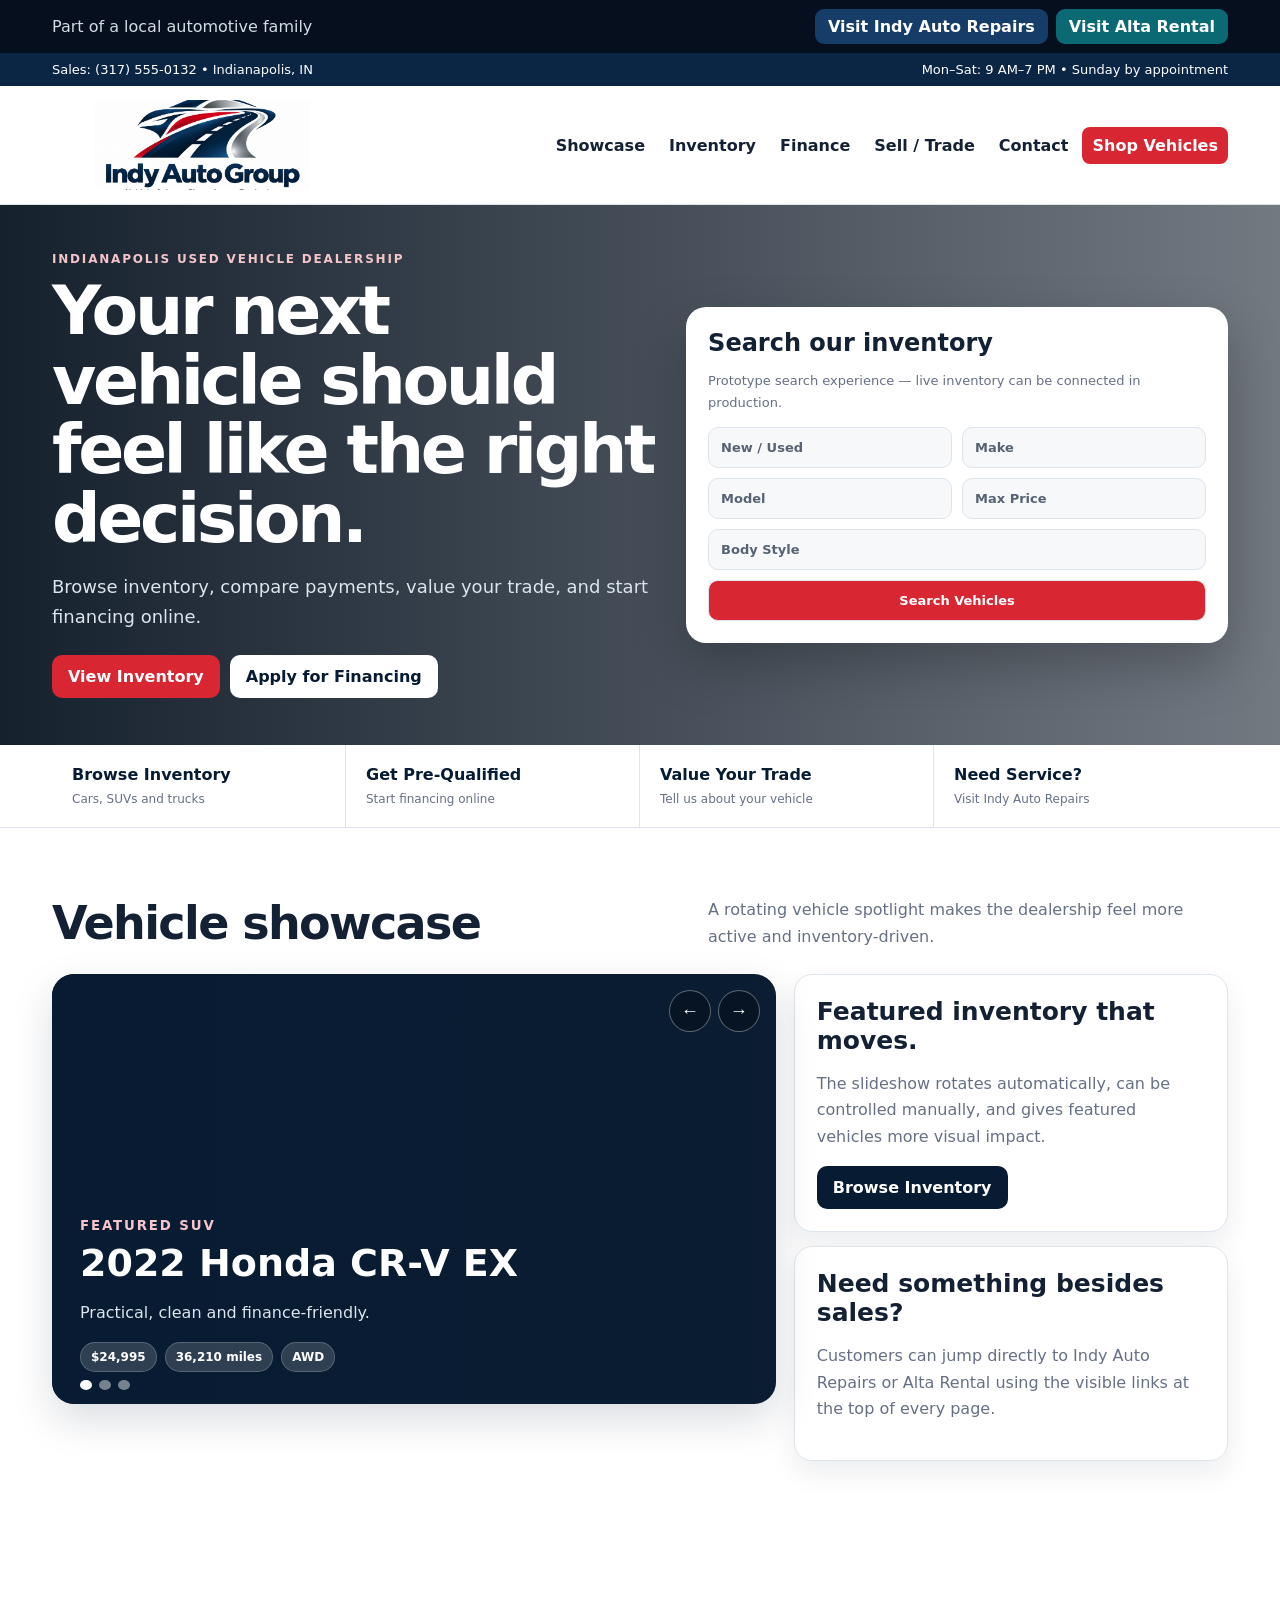
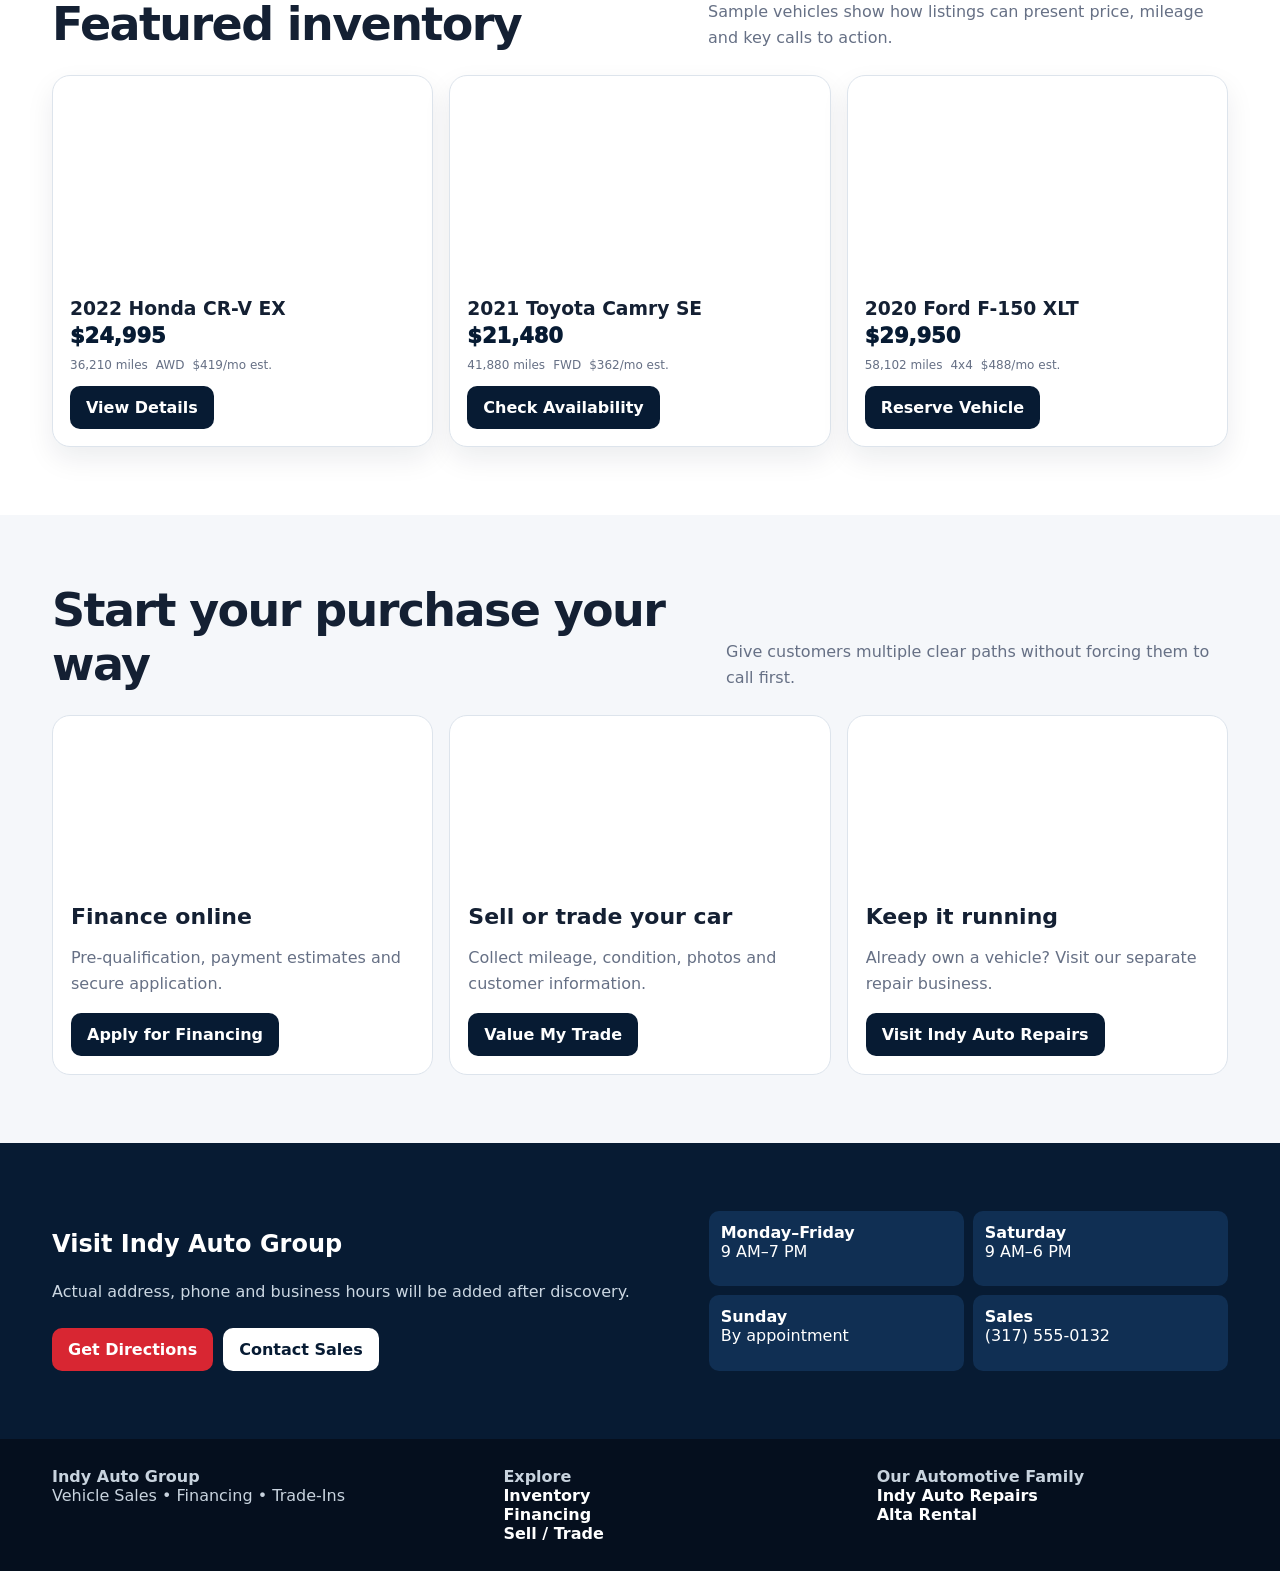
==== commit 475a8df7: "Enlarge uploaded logo artwork [skip ci]" ====
--- a/dealer/index.html
+++ b/dealer/index.html
@@ -1 +1 @@
-<!doctype html><html lang="en"><head><meta charset="utf-8"><meta name="viewport" content="width=device-width,initial-scale=1"><title>Indy Auto Group | Used Cars & Auto Financing in Indianapolis</title><style>:root{--n:#071b33;--b:#153d68;--r:#d82632;--i:#142033;--m:#667085;--l:#dde4ec;--s:#f5f7fa}*{box-sizing:border-box}html{scroll-behavior:smooth}body{margin:0;font-family:Inter,system-ui,-apple-system,"Segoe UI",sans-serif;color:var(--i)}a{text-decoration:none;color:inherit}.w{max-width:1220px;margin:auto;padding:0 22px}.fam{background:#050f1e;color:#d3dce5}.fam .w,.util .w,.nav .w{display:flex;align-items:center;justify-content:space-between;gap:14px;flex-wrap:wrap}.fam .w{padding-top:9px;padding-bottom:9px}.famlinks{display:flex;gap:8px;flex-wrap:wrap}.famlinks a{color:#fff;font-weight:850;padding:8px 13px;border-radius:9px}.repair{background:#153d68}.rental{background:#0b6974}.util{background:#0b2544;color:#fff;font-size:13px}.util .w{padding-top:9px;padding-bottom:9px}.nav{position:sticky;top:0;z-index:20;background:#fff;border-bottom:1px solid var(--l)}.nav .w{padding-top:14px;padding-bottom:14px}.brand{font-size:24px;font-weight:950;color:var(--n)}.brand small{display:block;font-size:11px;color:var(--m)}.brand-logo{display:flex;align-items:center;min-width:220px;height:64px;overflow:hidden}.brand-logo img{display:block;width:230px;height:64px;object-fit:contain;object-position:left center}.links{display:flex;gap:4px;align-items:center;flex-wrap:wrap}.links a{padding:9px 10px;border-radius:8px;font-weight:750}.links a:hover{background:var(--s)}.btn{display:inline-flex;padding:12px 16px;border-radius:10px;font-weight:850;align-items:center;justify-content:center}.red{background:var(--r);color:#fff!important}.navy{background:var(--n);color:#fff!important}.white{background:#fff;color:var(--n)!important}.hero{background:linear-gradient(90deg,rgba(4,16,30,.93),rgba(4,16,30,.56)),url('https://images.unsplash.com/photo-1494976388531-d1058494cdd8?auto=format&fit=crop&w=1600&q=80') center/cover;color:#fff}.herogrid{min-height:540px;display:grid;grid-template-columns:1fr .9fr;gap:32px;align-items:center}.hero h1{font-size:clamp(42px,5.5vw,68px);line-height:1.02;letter-spacing:-.05em;margin:10px 0 18px}.hero p{font-size:18px;line-height:1.7;color:#dce5ed}.ey{font-size:12px;text-transform:uppercase;letter-spacing:.15em;font-weight:900;color:#f3c4c8}.search{background:#fff;color:var(--i);padding:22px;border-radius:20px;box-shadow:0 22px 52px rgba(0,0,0,.25)}.search h3{font-size:24px;margin:0 0 5px}.search p{color:var(--m);font-size:13px}.fields{display:grid;grid-template-columns:1fr 1fr;gap:10px}.field{padding:12px;border:1px solid var(--l);background:#f7f8fa;border-radius:10px;color:#576273;font-size:13px;font-weight:700}.full{grid-column:1/-1}.actions{display:flex;gap:10px;flex-wrap:wrap;margin-top:22px}.quick{border-bottom:1px solid var(--l)}.quickgrid{display:grid;grid-template-columns:repeat(4,1fr)}.q{padding:20px;border-right:1px solid var(--l)}.q:last-child{border:0}.q b{display:block;color:var(--n);margin-bottom:4px}.q span{font-size:12px;color:var(--m)}.sec{padding:68px 0}.head{display:flex;justify-content:space-between;gap:22px;align-items:end;margin-bottom:24px}.head h2{font-size:clamp(32px,4vw,46px);letter-spacing:-.035em;margin:0}.head p{max-width:520px;color:var(--m);line-height:1.65;margin:0}.showgrid{display:grid;grid-template-columns:1.25fr .75fr;gap:18px}.slider{height:430px;position:relative;border-radius:22px;overflow:hidden;box-shadow:0 16px 40px rgba(7,27,51,.15);background:#0b1d31}.slide{position:absolute;inset:0;opacity:0;transition:opacity .55s ease;background-position:center;background-size:cover}.slide.active{opacity:1}.slide:after{content:"";position:absolute;inset:0;background:linear-gradient(90deg,rgba(7,27,51,.9),rgba(7,27,51,.22))}.s1{background-image:url('https://images.unsplash.com/photo-1553440569-bcc63803a83d?auto=format&fit=crop&w=1500&q=80')}.s2{background-image:url('https://images.unsplash.com/photo-1503736334956-4c8f8e92946d?auto=format&fit=crop&w=1500&q=80')}.s3{background-image:url('https://images.unsplash.com/photo-1533473359331-0135ef1b58bf?auto=format&fit=crop&w=1500&q=80')}.sc{position:absolute;z-index:2;left:28px;right:28px;bottom:32px;color:#fff}.sc small{font-weight:900;letter-spacing:.14em;text-transform:uppercase;color:#f7c5c9}.sc h3{font-size:38px;margin:7px 0 8px}.sc p{max-width:540px;color:#dbe5ed;line-height:1.55}.pills{display:flex;gap:8px;flex-wrap:wrap}.pill{padding:7px 10px;border-radius:999px;background:rgba(255,255,255,.16);border:1px solid rgba(255,255,255,.2);font-size:12px;font-weight:800}.arrows{position:absolute;z-index:3;right:16px;top:16px;display:flex;gap:7px}.arrows button{width:42px;height:42px;border-radius:50%;border:1px solid rgba(255,255,255,.35);background:rgba(0,0,0,.28);color:#fff;font-size:18px;cursor:pointer}.dots{position:absolute;z-index:3;left:28px;bottom:14px;display:flex;gap:7px}.dots button{width:10px;height:10px;border:0;border-radius:50%;background:rgba(255,255,255,.45)}.dots button.on{background:#fff}.side{display:grid;gap:14px}.card{border:1px solid var(--l);border-radius:18px;padding:22px;background:#fff;box-shadow:0 12px 28px rgba(7,27,51,.08)}.card h3{font-size:25px;margin:0 0 8px}.card p{color:var(--m);line-height:1.65}.inventory{display:grid;grid-template-columns:repeat(3,1fr);gap:16px}.veh{border:1px solid var(--l);border-radius:18px;overflow:hidden;background:#fff;box-shadow:0 12px 28px rgba(7,27,51,.08)}.photo{height:205px;background:center/cover}.v1{background-image:url('https://images.unsplash.com/photo-1553440569-bcc63803a83d?auto=format&fit=crop&w=900&q=80')}.v2{background-image:url('https://images.unsplash.com/photo-1503736334956-4c8f8e92946d?auto=format&fit=crop&w=900&q=80')}.v3{background-image:url('https://images.unsplash.com/photo-1533473359331-0135ef1b58bf?auto=format&fit=crop&w=900&q=80')}.vb{padding:17px}.vb h3{margin:0 0 5px}.price{font-size:21px;font-weight:950;color:var(--n)}.meta{display:flex;gap:8px;flex-wrap:wrap;color:var(--m);font-size:12px;margin:10px 0 14px}.promo{background:#f5f7fa}.promos{display:grid;grid-template-columns:repeat(3,1fr);gap:16px}.pc{background:#fff;border:1px solid var(--l);border-radius:18px;overflow:hidden}.pm{height:170px;background:center/cover}.finance{background-image:url('https://images.unsplash.com/photo-1554224155-6726b3ff858f?auto=format&fit=crop&w=900&q=80')}.trade{background-image:url('https://images.unsplash.com/photo-1511919884226-fd3cad34687c?auto=format&fit=crop&w=900&q=80')}.service{background-image:url('https://images.unsplash.com/photo-1486262715619-67b85e0b08d3?auto=format&fit=crop&w=900&q=80')}.pb{padding:18px}.pb h3{margin:0 0 6px;font-size:22px}.pb p{color:var(--m);line-height:1.6}.loc{background:var(--n);color:#fff}.locgrid{display:grid;grid-template-columns:1.1fr .9fr;gap:22px}.loc p{color:#cbd7e2;line-height:1.7}.hours{display:grid;grid-template-columns:1fr 1fr;gap:9px}.hours div{background:#102f53;padding:12px;border-radius:10px}.foot{background:#050f1e;color:#c8d3de}.foot .w{padding-top:28px;padding-bottom:28px;display:grid;grid-template-columns:1.1fr .9fr .9fr;gap:22px}.foot a{color:#fff;font-weight:750}@media(max-width:900px){.herogrid,.showgrid,.locgrid{grid-template-columns:1fr}.inventory,.promos{grid-template-columns:1fr 1fr}.quickgrid{grid-template-columns:1fr 1fr}.foot .w{grid-template-columns:1fr 1fr}}@media(max-width:650px){.brand-logo{min-width:0;height:52px}.brand-logo img{width:190px;height:52px;object-fit:contain;object-position:left center}.links{display:none}.inventory,.promos,.quickgrid,.foot .w{grid-template-columns:1fr}.fields{grid-template-columns:1fr}.full{grid-column:auto}.head{display:block}.head p{margin-top:10px}.slider{height:480px}.sc h3{font-size:31px}}</style></head><body><div class="fam"><div class="w"><span>Part of a local automotive family</span><div class="famlinks"><a class="repair" href="../repairs/">Visit Indy Auto Repairs</a><a class="rental" href="../rental/">Visit Alta Rental</a></div></div></div><div class="util"><div class="w"><span>Sales: (317) 555-0132 • Indianapolis, IN</span><span>Mon–Sat: 9 AM–7 PM • Sunday by appointment</span></div></div><nav class="nav"><div class="w"><a class="brand brand-logo" href="./" aria-label="Indy Auto Group home"><img src="../assets/indy-auto-group-logo.png" alt="Indy Auto Group"></a><div class="links"><a href="#showcase">Showcase</a><a href="#inventory">Inventory</a><a href="#finance">Finance</a><a href="#trade">Sell / Trade</a><a href="#contact">Contact</a><a class="btn red" href="#inventory">Shop Vehicles</a></div></div></nav><header class="hero"><div class="w herogrid"><div><div class="ey">Indianapolis used vehicle dealership</div><h1>Your next vehicle should feel like the right decision.</h1><p>Browse inventory, compare payments, value your trade, and start financing online.</p><div class="actions"><a class="btn red" href="#inventory">View Inventory</a><a class="btn white" href="#finance">Apply for Financing</a></div></div><div class="search"><h3>Search our inventory</h3><p>Prototype search experience — live inventory can be connected in production.</p><div class="fields"><div class="field">New / Used</div><div class="field">Make</div><div class="field">Model</div><div class="field">Max Price</div><div class="field full">Body Style</div><div class="field full" style="background:var(--r);color:#fff;text-align:center">Search Vehicles</div></div></div></div></header><div class="quick"><div class="w quickgrid"><a class="q" href="#inventory"><b>Browse Inventory</b><span>Cars, SUVs and trucks</span></a><a class="q" href="#finance"><b>Get Pre-Qualified</b><span>Start financing online</span></a><a class="q" href="#trade"><b>Value Your Trade</b><span>Tell us about your vehicle</span></a><a class="q" href="../repairs/"><b>Need Service?</b><span>Visit Indy Auto Repairs</span></a></div></div><section class="sec" id="showcase"><div class="w"><div class="head"><h2>Vehicle showcase</h2><p>A rotating vehicle spotlight makes the dealership feel more active and inventory-driven.</p></div><div class="showgrid"><div class="slider" id="slider"><div class="slide s1 active"><div class="sc"><small>Featured SUV</small><h3>2022 Honda CR-V EX</h3><p>Practical, clean and finance-friendly.</p><div class="pills"><span class="pill">$24,995</span><span class="pill">36,210 miles</span><span class="pill">AWD</span></div></div></div><div class="slide s2"><div class="sc"><small>New Arrival</small><h3>2021 Toyota Camry SE</h3><p>A sporty daily driver presented as a premium inventory highlight.</p><div class="pills"><span class="pill">$21,480</span><span class="pill">41,880 miles</span><span class="pill">FWD</span></div></div></div><div class="slide s3"><div class="sc"><small>Truck Feature</small><h3>2020 Ford F-150 XLT</h3><p>4x4 utility for work, towing and everyday use.</p><div class="pills"><span class="pill">$29,950</span><span class="pill">58,102 miles</span><span class="pill">4x4</span></div></div></div><div class="arrows"><button id="prev">←</button><button id="next">→</button></div><div class="dots"><button class="on" data-d="0"></button><button data-d="1"></button><button data-d="2"></button></div></div><div class="side"><div class="card"><h3>Featured inventory that moves.</h3><p>The slideshow rotates automatically, can be controlled manually, and gives featured vehicles more visual impact.</p><a class="btn navy" href="#inventory">Browse Inventory</a></div><div class="card"><h3>Need something besides sales?</h3><p>Customers can jump directly to Indy Auto Repairs or Alta Rental using the visible links at the top of every page.</p></div></div></div></div></section><section class="sec" id="inventory"><div class="w"><div class="head"><h2>Featured inventory</h2><p>Sample vehicles show how listings can present price, mileage and key calls to action.</p></div><div class="inventory"><article class="veh"><div class="photo v1"></div><div class="vb"><h3>2022 Honda CR-V EX</h3><div class="price">$24,995</div><div class="meta"><span>36,210 miles</span><span>AWD</span><span>$419/mo est.</span></div><a class="btn navy">View Details</a></div></article><article class="veh"><div class="photo v2"></div><div class="vb"><h3>2021 Toyota Camry SE</h3><div class="price">$21,480</div><div class="meta"><span>41,880 miles</span><span>FWD</span><span>$362/mo est.</span></div><a class="btn navy">Check Availability</a></div></article><article class="veh"><div class="photo v3"></div><div class="vb"><h3>2020 Ford F-150 XLT</h3><div class="price">$29,950</div><div class="meta"><span>58,102 miles</span><span>4x4</span><span>$488/mo est.</span></div><a class="btn navy">Reserve Vehicle</a></div></article></div></div></section><section class="sec promo"><div class="w"><div class="head"><h2>Start your purchase your way</h2><p>Give customers multiple clear paths without forcing them to call first.</p></div><div class="promos"><article class="pc" id="finance"><div class="pm finance"></div><div class="pb"><h3>Finance online</h3><p>Pre-qualification, payment estimates and secure application.</p><a class="btn navy">Apply for Financing</a></div></article><article class="pc" id="trade"><div class="pm trade"></div><div class="pb"><h3>Sell or trade your car</h3><p>Collect mileage, condition, photos and customer information.</p><a class="btn navy">Value My Trade</a></div></article><article class="pc"><div class="pm service"></div><div class="pb"><h3>Keep it running</h3><p>Already own a vehicle? Visit our separate repair business.</p><a class="btn navy" href="../repairs/">Visit Indy Auto Repairs</a></div></article></div></div></section><section class="sec loc" id="contact"><div class="w locgrid"><div><h2>Visit Indy Auto Group</h2><p>Actual address, phone and business hours will be added after discovery.</p><div class="actions"><span class="btn red">Get Directions</span><span class="btn white">Contact Sales</span></div></div><div class="hours"><div><b>Monday–Friday</b><br>9 AM–7 PM</div><div><b>Saturday</b><br>9 AM–6 PM</div><div><b>Sunday</b><br>By appointment</div><div><b>Sales</b><br>(317) 555-0132</div></div></div></section><footer class="foot"><div class="w"><div><b>Indy Auto Group</b><br>Vehicle Sales • Financing • Trade-Ins</div><div><b>Explore</b><br><a href="#inventory">Inventory</a><br><a href="#finance">Financing</a><br><a href="#trade">Sell / Trade</a></div><div><b>Our Automotive Family</b><br><a href="../repairs/">Indy Auto Repairs</a><br><a href="../rental/">Alta Rental</a></div></div></footer><script>(()=>{const s=[...document.querySelectorAll('.slide')],d=[...document.querySelectorAll('[data-d]')];let i=0;function show(n){i=(n+s.length)%s.length;s.forEach((x,j)=>x.classList.toggle('active',j===i));d.forEach((x,j)=>x.classList.toggle('on',j===i))}next.onclick=()=>show(i+1);prev.onclick=()=>show(i-1);d.forEach((x,j)=>x.onclick=()=>show(j));setInterval(()=>show(i+1),4500)})();</script></body></html>+<!doctype html><html lang="en"><head><meta charset="utf-8"><meta name="viewport" content="width=device-width,initial-scale=1"><title>Indy Auto Group | Used Cars & Auto Financing in Indianapolis</title><style>:root{--n:#071b33;--b:#153d68;--r:#d82632;--i:#142033;--m:#667085;--l:#dde4ec;--s:#f5f7fa}*{box-sizing:border-box}html{scroll-behavior:smooth}body{margin:0;font-family:Inter,system-ui,-apple-system,"Segoe UI",sans-serif;color:var(--i)}a{text-decoration:none;color:inherit}.w{max-width:1220px;margin:auto;padding:0 22px}.fam{background:#050f1e;color:#d3dce5}.fam .w,.util .w,.nav .w{display:flex;align-items:center;justify-content:space-between;gap:14px;flex-wrap:wrap}.fam .w{padding-top:9px;padding-bottom:9px}.famlinks{display:flex;gap:8px;flex-wrap:wrap}.famlinks a{color:#fff;font-weight:850;padding:8px 13px;border-radius:9px}.repair{background:#153d68}.rental{background:#0b6974}.util{background:#0b2544;color:#fff;font-size:13px}.util .w{padding-top:9px;padding-bottom:9px}.nav{position:sticky;top:0;z-index:20;background:#fff;border-bottom:1px solid var(--l)}.nav .w{padding-top:14px;padding-bottom:14px}.brand{font-size:24px;font-weight:950;color:var(--n)}.brand small{display:block;font-size:11px;color:var(--m)}.brand-logo{display:flex;align-items:center;justify-content:flex-start;min-width:300px;width:300px;height:90px;overflow:hidden}.brand-logo img{display:block;width:300px;height:90px;object-fit:contain;object-position:center;transform:scale(1.8);transform-origin:center}.links{display:flex;gap:4px;align-items:center;flex-wrap:wrap}.links a{padding:9px 10px;border-radius:8px;font-weight:750}.links a:hover{background:var(--s)}.btn{display:inline-flex;padding:12px 16px;border-radius:10px;font-weight:850;align-items:center;justify-content:center}.red{background:var(--r);color:#fff!important}.navy{background:var(--n);color:#fff!important}.white{background:#fff;color:var(--n)!important}.hero{background:linear-gradient(90deg,rgba(4,16,30,.93),rgba(4,16,30,.56)),url('https://images.unsplash.com/photo-1494976388531-d1058494cdd8?auto=format&fit=crop&w=1600&q=80') center/cover;color:#fff}.herogrid{min-height:540px;display:grid;grid-template-columns:1fr .9fr;gap:32px;align-items:center}.hero h1{font-size:clamp(42px,5.5vw,68px);line-height:1.02;letter-spacing:-.05em;margin:10px 0 18px}.hero p{font-size:18px;line-height:1.7;color:#dce5ed}.ey{font-size:12px;text-transform:uppercase;letter-spacing:.15em;font-weight:900;color:#f3c4c8}.search{background:#fff;color:var(--i);padding:22px;border-radius:20px;box-shadow:0 22px 52px rgba(0,0,0,.25)}.search h3{font-size:24px;margin:0 0 5px}.search p{color:var(--m);font-size:13px}.fields{display:grid;grid-template-columns:1fr 1fr;gap:10px}.field{padding:12px;border:1px solid var(--l);background:#f7f8fa;border-radius:10px;color:#576273;font-size:13px;font-weight:700}.full{grid-column:1/-1}.actions{display:flex;gap:10px;flex-wrap:wrap;margin-top:22px}.quick{border-bottom:1px solid var(--l)}.quickgrid{display:grid;grid-template-columns:repeat(4,1fr)}.q{padding:20px;border-right:1px solid var(--l)}.q:last-child{border:0}.q b{display:block;color:var(--n);margin-bottom:4px}.q span{font-size:12px;color:var(--m)}.sec{padding:68px 0}.head{display:flex;justify-content:space-between;gap:22px;align-items:end;margin-bottom:24px}.head h2{font-size:clamp(32px,4vw,46px);letter-spacing:-.035em;margin:0}.head p{max-width:520px;color:var(--m);line-height:1.65;margin:0}.showgrid{display:grid;grid-template-columns:1.25fr .75fr;gap:18px}.slider{height:430px;position:relative;border-radius:22px;overflow:hidden;box-shadow:0 16px 40px rgba(7,27,51,.15);background:#0b1d31}.slide{position:absolute;inset:0;opacity:0;transition:opacity .55s ease;background-position:center;background-size:cover}.slide.active{opacity:1}.slide:after{content:"";position:absolute;inset:0;background:linear-gradient(90deg,rgba(7,27,51,.9),rgba(7,27,51,.22))}.s1{background-image:url('https://images.unsplash.com/photo-1553440569-bcc63803a83d?auto=format&fit=crop&w=1500&q=80')}.s2{background-image:url('https://images.unsplash.com/photo-1503736334956-4c8f8e92946d?auto=format&fit=crop&w=1500&q=80')}.s3{background-image:url('https://images.unsplash.com/photo-1533473359331-0135ef1b58bf?auto=format&fit=crop&w=1500&q=80')}.sc{position:absolute;z-index:2;left:28px;right:28px;bottom:32px;color:#fff}.sc small{font-weight:900;letter-spacing:.14em;text-transform:uppercase;color:#f7c5c9}.sc h3{font-size:38px;margin:7px 0 8px}.sc p{max-width:540px;color:#dbe5ed;line-height:1.55}.pills{display:flex;gap:8px;flex-wrap:wrap}.pill{padding:7px 10px;border-radius:999px;background:rgba(255,255,255,.16);border:1px solid rgba(255,255,255,.2);font-size:12px;font-weight:800}.arrows{position:absolute;z-index:3;right:16px;top:16px;display:flex;gap:7px}.arrows button{width:42px;height:42px;border-radius:50%;border:1px solid rgba(255,255,255,.35);background:rgba(0,0,0,.28);color:#fff;font-size:18px;cursor:pointer}.dots{position:absolute;z-index:3;left:28px;bottom:14px;display:flex;gap:7px}.dots button{width:10px;height:10px;border:0;border-radius:50%;background:rgba(255,255,255,.45)}.dots button.on{background:#fff}.side{display:grid;gap:14px}.card{border:1px solid var(--l);border-radius:18px;padding:22px;background:#fff;box-shadow:0 12px 28px rgba(7,27,51,.08)}.card h3{font-size:25px;margin:0 0 8px}.card p{color:var(--m);line-height:1.65}.inventory{display:grid;grid-template-columns:repeat(3,1fr);gap:16px}.veh{border:1px solid var(--l);border-radius:18px;overflow:hidden;background:#fff;box-shadow:0 12px 28px rgba(7,27,51,.08)}.photo{height:205px;background:center/cover}.v1{background-image:url('https://images.unsplash.com/photo-1553440569-bcc63803a83d?auto=format&fit=crop&w=900&q=80')}.v2{background-image:url('https://images.unsplash.com/photo-1503736334956-4c8f8e92946d?auto=format&fit=crop&w=900&q=80')}.v3{background-image:url('https://images.unsplash.com/photo-1533473359331-0135ef1b58bf?auto=format&fit=crop&w=900&q=80')}.vb{padding:17px}.vb h3{margin:0 0 5px}.price{font-size:21px;font-weight:950;color:var(--n)}.meta{display:flex;gap:8px;flex-wrap:wrap;color:var(--m);font-size:12px;margin:10px 0 14px}.promo{background:#f5f7fa}.promos{display:grid;grid-template-columns:repeat(3,1fr);gap:16px}.pc{background:#fff;border:1px solid var(--l);border-radius:18px;overflow:hidden}.pm{height:170px;background:center/cover}.finance{background-image:url('https://images.unsplash.com/photo-1554224155-6726b3ff858f?auto=format&fit=crop&w=900&q=80')}.trade{background-image:url('https://images.unsplash.com/photo-1511919884226-fd3cad34687c?auto=format&fit=crop&w=900&q=80')}.service{background-image:url('https://images.unsplash.com/photo-1486262715619-67b85e0b08d3?auto=format&fit=crop&w=900&q=80')}.pb{padding:18px}.pb h3{margin:0 0 6px;font-size:22px}.pb p{color:var(--m);line-height:1.6}.loc{background:var(--n);color:#fff}.locgrid{display:grid;grid-template-columns:1.1fr .9fr;gap:22px}.loc p{color:#cbd7e2;line-height:1.7}.hours{display:grid;grid-template-columns:1fr 1fr;gap:9px}.hours div{background:#102f53;padding:12px;border-radius:10px}.foot{background:#050f1e;color:#c8d3de}.foot .w{padding-top:28px;padding-bottom:28px;display:grid;grid-template-columns:1.1fr .9fr .9fr;gap:22px}.foot a{color:#fff;font-weight:750}@media(max-width:900px){.herogrid,.showgrid,.locgrid{grid-template-columns:1fr}.inventory,.promos{grid-template-columns:1fr 1fr}.quickgrid{grid-template-columns:1fr 1fr}.foot .w{grid-template-columns:1fr 1fr}}@media(max-width:650px){.brand-logo{min-width:0;width:220px;height:64px}.brand-logo img{width:220px;height:64px;object-fit:contain;object-position:center;transform:scale(1.75);transform-origin:center}.links{display:none}.inventory,.promos,.quickgrid,.foot .w{grid-template-columns:1fr}.fields{grid-template-columns:1fr}.full{grid-column:auto}.head{display:block}.head p{margin-top:10px}.slider{height:480px}.sc h3{font-size:31px}}</style></head><body><div class="fam"><div class="w"><span>Part of a local automotive family</span><div class="famlinks"><a class="repair" href="../repairs/">Visit Indy Auto Repairs</a><a class="rental" href="../rental/">Visit Alta Rental</a></div></div></div><div class="util"><div class="w"><span>Sales: (317) 555-0132 • Indianapolis, IN</span><span>Mon–Sat: 9 AM–7 PM • Sunday by appointment</span></div></div><nav class="nav"><div class="w"><a class="brand brand-logo" href="./" aria-label="Indy Auto Group home"><img src="../assets/indy-auto-group-logo.png" alt="Indy Auto Group"></a><div class="links"><a href="#showcase">Showcase</a><a href="#inventory">Inventory</a><a href="#finance">Finance</a><a href="#trade">Sell / Trade</a><a href="#contact">Contact</a><a class="btn red" href="#inventory">Shop Vehicles</a></div></div></nav><header class="hero"><div class="w herogrid"><div><div class="ey">Indianapolis used vehicle dealership</div><h1>Your next vehicle should feel like the right decision.</h1><p>Browse inventory, compare payments, value your trade, and start financing online.</p><div class="actions"><a class="btn red" href="#inventory">View Inventory</a><a class="btn white" href="#finance">Apply for Financing</a></div></div><div class="search"><h3>Search our inventory</h3><p>Prototype search experience — live inventory can be connected in production.</p><div class="fields"><div class="field">New / Used</div><div class="field">Make</div><div class="field">Model</div><div class="field">Max Price</div><div class="field full">Body Style</div><div class="field full" style="background:var(--r);color:#fff;text-align:center">Search Vehicles</div></div></div></div></header><div class="quick"><div class="w quickgrid"><a class="q" href="#inventory"><b>Browse Inventory</b><span>Cars, SUVs and trucks</span></a><a class="q" href="#finance"><b>Get Pre-Qualified</b><span>Start financing online</span></a><a class="q" href="#trade"><b>Value Your Trade</b><span>Tell us about your vehicle</span></a><a class="q" href="../repairs/"><b>Need Service?</b><span>Visit Indy Auto Repairs</span></a></div></div><section class="sec" id="showcase"><div class="w"><div class="head"><h2>Vehicle showcase</h2><p>A rotating vehicle spotlight makes the dealership feel more active and inventory-driven.</p></div><div class="showgrid"><div class="slider" id="slider"><div class="slide s1 active"><div class="sc"><small>Featured SUV</small><h3>2022 Honda CR-V EX</h3><p>Practical, clean and finance-friendly.</p><div class="pills"><span class="pill">$24,995</span><span class="pill">36,210 miles</span><span class="pill">AWD</span></div></div></div><div class="slide s2"><div class="sc"><small>New Arrival</small><h3>2021 Toyota Camry SE</h3><p>A sporty daily driver presented as a premium inventory highlight.</p><div class="pills"><span class="pill">$21,480</span><span class="pill">41,880 miles</span><span class="pill">FWD</span></div></div></div><div class="slide s3"><div class="sc"><small>Truck Feature</small><h3>2020 Ford F-150 XLT</h3><p>4x4 utility for work, towing and everyday use.</p><div class="pills"><span class="pill">$29,950</span><span class="pill">58,102 miles</span><span class="pill">4x4</span></div></div></div><div class="arrows"><button id="prev">←</button><button id="next">→</button></div><div class="dots"><button class="on" data-d="0"></button><button data-d="1"></button><button data-d="2"></button></div></div><div class="side"><div class="card"><h3>Featured inventory that moves.</h3><p>The slideshow rotates automatically, can be controlled manually, and gives featured vehicles more visual impact.</p><a class="btn navy" href="#inventory">Browse Inventory</a></div><div class="card"><h3>Need something besides sales?</h3><p>Customers can jump directly to Indy Auto Repairs or Alta Rental using the visible links at the top of every page.</p></div></div></div></div></section><section class="sec" id="inventory"><div class="w"><div class="head"><h2>Featured inventory</h2><p>Sample vehicles show how listings can present price, mileage and key calls to action.</p></div><div class="inventory"><article class="veh"><div class="photo v1"></div><div class="vb"><h3>2022 Honda CR-V EX</h3><div class="price">$24,995</div><div class="meta"><span>36,210 miles</span><span>AWD</span><span>$419/mo est.</span></div><a class="btn navy">View Details</a></div></article><article class="veh"><div class="photo v2"></div><div class="vb"><h3>2021 Toyota Camry SE</h3><div class="price">$21,480</div><div class="meta"><span>41,880 miles</span><span>FWD</span><span>$362/mo est.</span></div><a class="btn navy">Check Availability</a></div></article><article class="veh"><div class="photo v3"></div><div class="vb"><h3>2020 Ford F-150 XLT</h3><div class="price">$29,950</div><div class="meta"><span>58,102 miles</span><span>4x4</span><span>$488/mo est.</span></div><a class="btn navy">Reserve Vehicle</a></div></article></div></div></section><section class="sec promo"><div class="w"><div class="head"><h2>Start your purchase your way</h2><p>Give customers multiple clear paths without forcing them to call first.</p></div><div class="promos"><article class="pc" id="finance"><div class="pm finance"></div><div class="pb"><h3>Finance online</h3><p>Pre-qualification, payment estimates and secure application.</p><a class="btn navy">Apply for Financing</a></div></article><article class="pc" id="trade"><div class="pm trade"></div><div class="pb"><h3>Sell or trade your car</h3><p>Collect mileage, condition, photos and customer information.</p><a class="btn navy">Value My Trade</a></div></article><article class="pc"><div class="pm service"></div><div class="pb"><h3>Keep it running</h3><p>Already own a vehicle? Visit our separate repair business.</p><a class="btn navy" href="../repairs/">Visit Indy Auto Repairs</a></div></article></div></div></section><section class="sec loc" id="contact"><div class="w locgrid"><div><h2>Visit Indy Auto Group</h2><p>Actual address, phone and business hours will be added after discovery.</p><div class="actions"><span class="btn red">Get Directions</span><span class="btn white">Contact Sales</span></div></div><div class="hours"><div><b>Monday–Friday</b><br>9 AM–7 PM</div><div><b>Saturday</b><br>9 AM–6 PM</div><div><b>Sunday</b><br>By appointment</div><div><b>Sales</b><br>(317) 555-0132</div></div></div></section><footer class="foot"><div class="w"><div><b>Indy Auto Group</b><br>Vehicle Sales • Financing • Trade-Ins</div><div><b>Explore</b><br><a href="#inventory">Inventory</a><br><a href="#finance">Financing</a><br><a href="#trade">Sell / Trade</a></div><div><b>Our Automotive Family</b><br><a href="../repairs/">Indy Auto Repairs</a><br><a href="../rental/">Alta Rental</a></div></div></footer><script>(()=>{const s=[...document.querySelectorAll('.slide')],d=[...document.querySelectorAll('[data-d]')];let i=0;function show(n){i=(n+s.length)%s.length;s.forEach((x,j)=>x.classList.toggle('active',j===i));d.forEach((x,j)=>x.classList.toggle('on',j===i))}next.onclick=()=>show(i+1);prev.onclick=()=>show(i-1);d.forEach((x,j)=>x.onclick=()=>show(j));setInterval(()=>show(i+1),4500)})();</script></body></html>
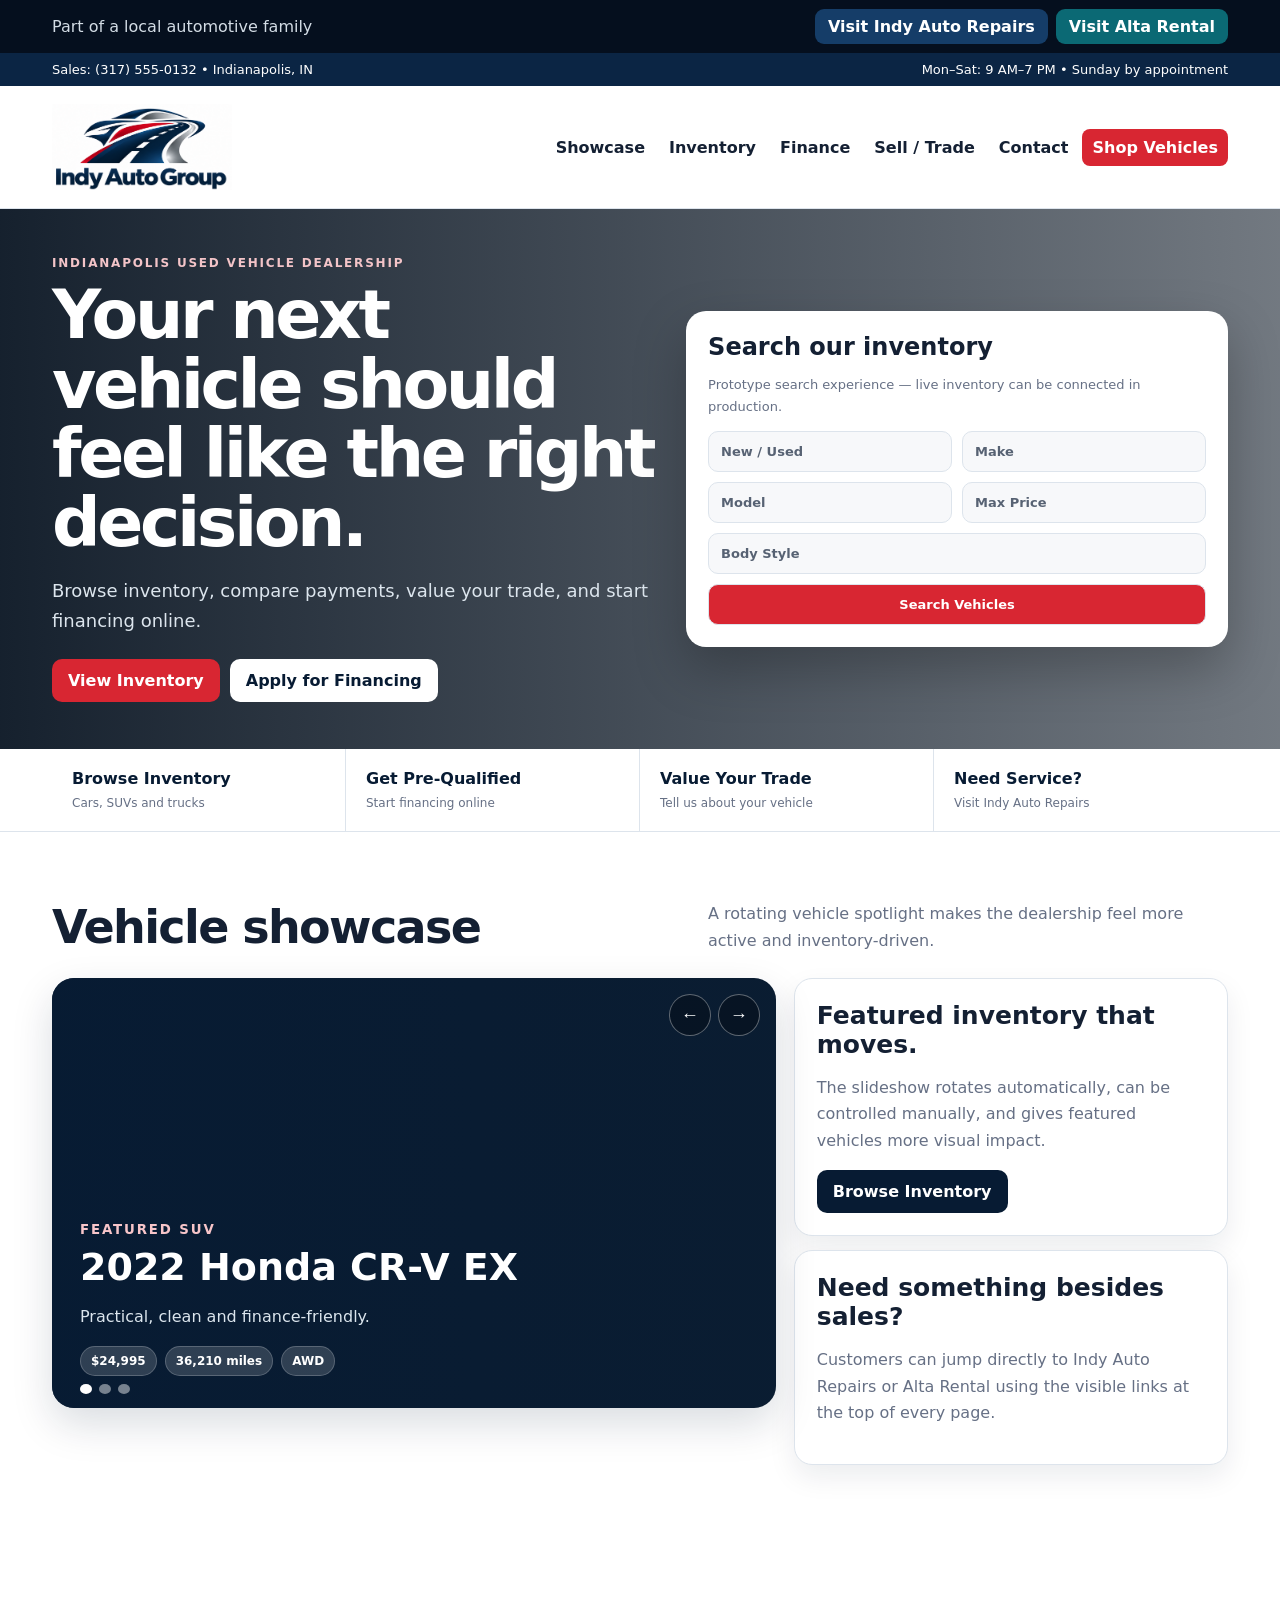
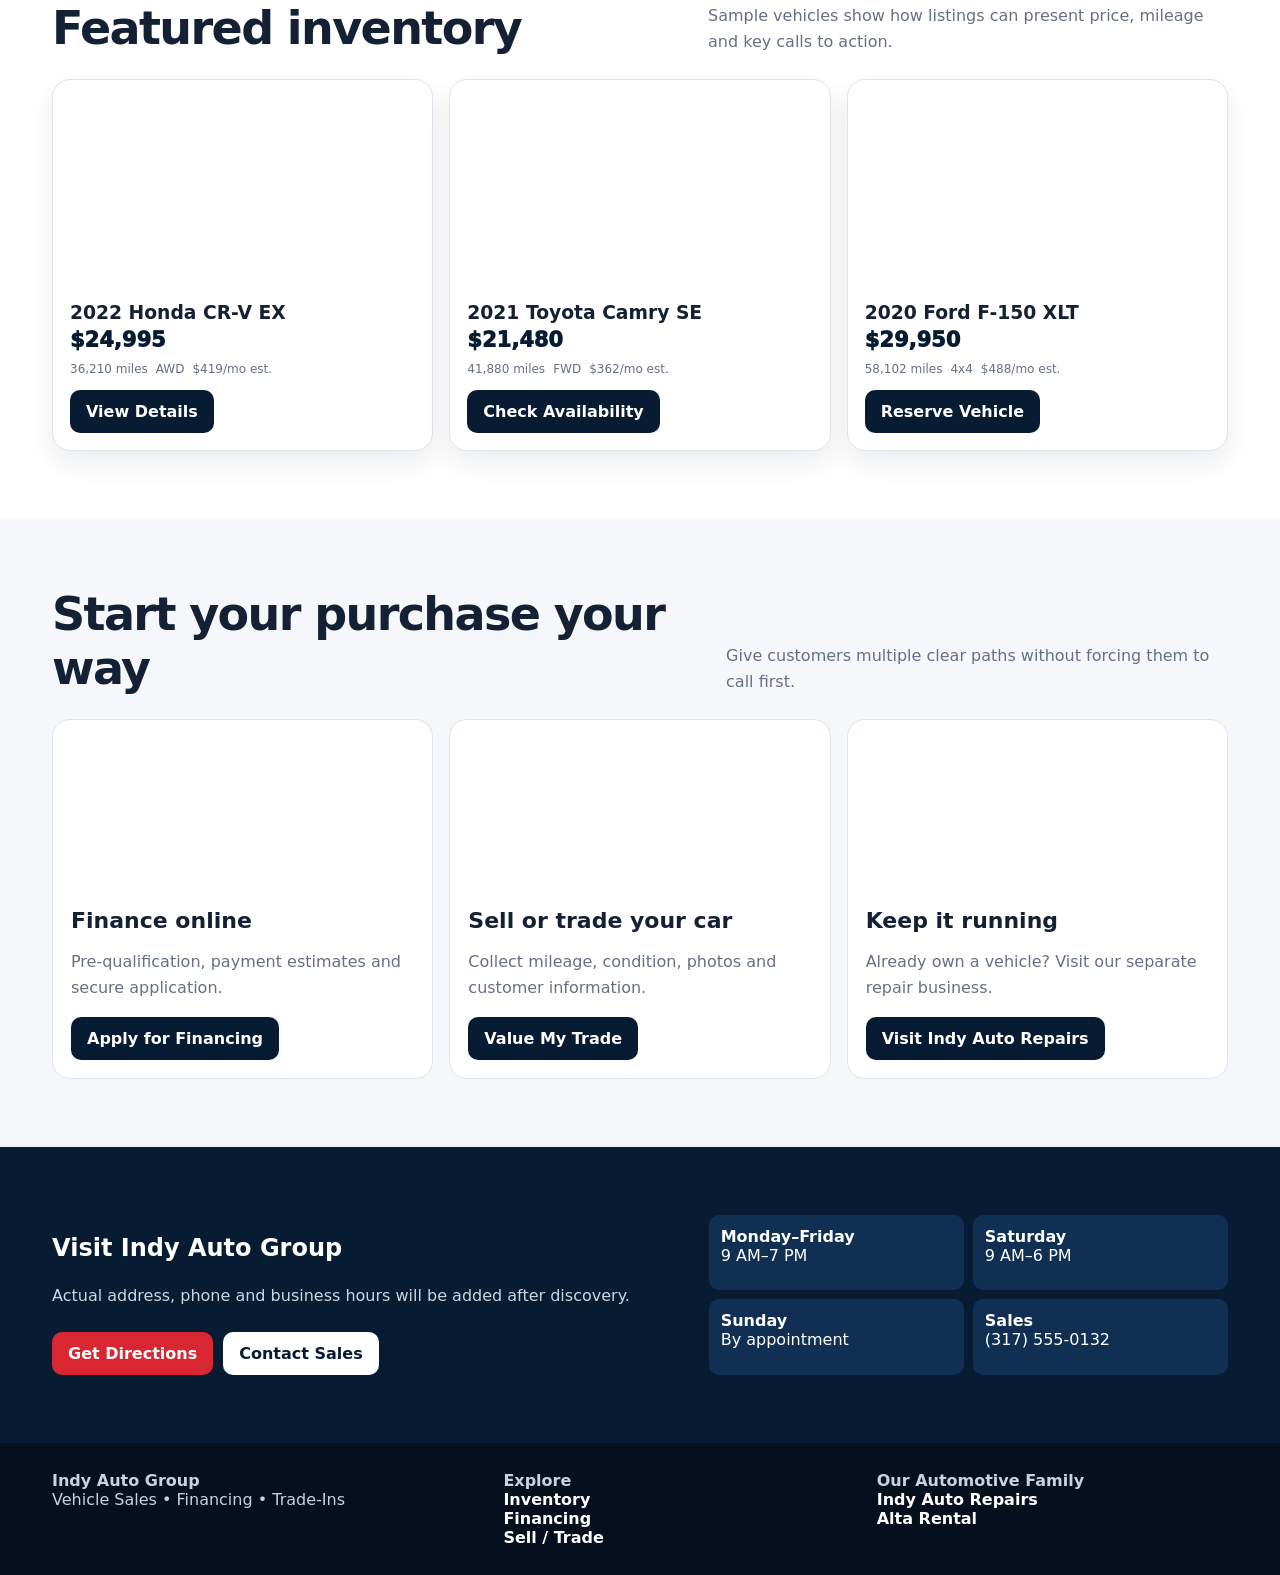
==== commit 7e6035e3: "Use cropped web logos with safe header sizing [skip ci]" ====
--- a/dealer/index.html
+++ b/dealer/index.html
@@ -1 +1 @@
-<!doctype html><html lang="en"><head><meta charset="utf-8"><meta name="viewport" content="width=device-width,initial-scale=1"><title>Indy Auto Group | Used Cars & Auto Financing in Indianapolis</title><style>:root{--n:#071b33;--b:#153d68;--r:#d82632;--i:#142033;--m:#667085;--l:#dde4ec;--s:#f5f7fa}*{box-sizing:border-box}html{scroll-behavior:smooth}body{margin:0;font-family:Inter,system-ui,-apple-system,"Segoe UI",sans-serif;color:var(--i)}a{text-decoration:none;color:inherit}.w{max-width:1220px;margin:auto;padding:0 22px}.fam{background:#050f1e;color:#d3dce5}.fam .w,.util .w,.nav .w{display:flex;align-items:center;justify-content:space-between;gap:14px;flex-wrap:wrap}.fam .w{padding-top:9px;padding-bottom:9px}.famlinks{display:flex;gap:8px;flex-wrap:wrap}.famlinks a{color:#fff;font-weight:850;padding:8px 13px;border-radius:9px}.repair{background:#153d68}.rental{background:#0b6974}.util{background:#0b2544;color:#fff;font-size:13px}.util .w{padding-top:9px;padding-bottom:9px}.nav{position:sticky;top:0;z-index:20;background:#fff;border-bottom:1px solid var(--l)}.nav .w{padding-top:14px;padding-bottom:14px}.brand{font-size:24px;font-weight:950;color:var(--n)}.brand small{display:block;font-size:11px;color:var(--m)}.brand-logo{display:flex;align-items:center;justify-content:flex-start;min-width:300px;width:300px;height:90px;overflow:hidden}.brand-logo img{display:block;width:300px;height:90px;object-fit:contain;object-position:center;transform:scale(1.8);transform-origin:center}.links{display:flex;gap:4px;align-items:center;flex-wrap:wrap}.links a{padding:9px 10px;border-radius:8px;font-weight:750}.links a:hover{background:var(--s)}.btn{display:inline-flex;padding:12px 16px;border-radius:10px;font-weight:850;align-items:center;justify-content:center}.red{background:var(--r);color:#fff!important}.navy{background:var(--n);color:#fff!important}.white{background:#fff;color:var(--n)!important}.hero{background:linear-gradient(90deg,rgba(4,16,30,.93),rgba(4,16,30,.56)),url('https://images.unsplash.com/photo-1494976388531-d1058494cdd8?auto=format&fit=crop&w=1600&q=80') center/cover;color:#fff}.herogrid{min-height:540px;display:grid;grid-template-columns:1fr .9fr;gap:32px;align-items:center}.hero h1{font-size:clamp(42px,5.5vw,68px);line-height:1.02;letter-spacing:-.05em;margin:10px 0 18px}.hero p{font-size:18px;line-height:1.7;color:#dce5ed}.ey{font-size:12px;text-transform:uppercase;letter-spacing:.15em;font-weight:900;color:#f3c4c8}.search{background:#fff;color:var(--i);padding:22px;border-radius:20px;box-shadow:0 22px 52px rgba(0,0,0,.25)}.search h3{font-size:24px;margin:0 0 5px}.search p{color:var(--m);font-size:13px}.fields{display:grid;grid-template-columns:1fr 1fr;gap:10px}.field{padding:12px;border:1px solid var(--l);background:#f7f8fa;border-radius:10px;color:#576273;font-size:13px;font-weight:700}.full{grid-column:1/-1}.actions{display:flex;gap:10px;flex-wrap:wrap;margin-top:22px}.quick{border-bottom:1px solid var(--l)}.quickgrid{display:grid;grid-template-columns:repeat(4,1fr)}.q{padding:20px;border-right:1px solid var(--l)}.q:last-child{border:0}.q b{display:block;color:var(--n);margin-bottom:4px}.q span{font-size:12px;color:var(--m)}.sec{padding:68px 0}.head{display:flex;justify-content:space-between;gap:22px;align-items:end;margin-bottom:24px}.head h2{font-size:clamp(32px,4vw,46px);letter-spacing:-.035em;margin:0}.head p{max-width:520px;color:var(--m);line-height:1.65;margin:0}.showgrid{display:grid;grid-template-columns:1.25fr .75fr;gap:18px}.slider{height:430px;position:relative;border-radius:22px;overflow:hidden;box-shadow:0 16px 40px rgba(7,27,51,.15);background:#0b1d31}.slide{position:absolute;inset:0;opacity:0;transition:opacity .55s ease;background-position:center;background-size:cover}.slide.active{opacity:1}.slide:after{content:"";position:absolute;inset:0;background:linear-gradient(90deg,rgba(7,27,51,.9),rgba(7,27,51,.22))}.s1{background-image:url('https://images.unsplash.com/photo-1553440569-bcc63803a83d?auto=format&fit=crop&w=1500&q=80')}.s2{background-image:url('https://images.unsplash.com/photo-1503736334956-4c8f8e92946d?auto=format&fit=crop&w=1500&q=80')}.s3{background-image:url('https://images.unsplash.com/photo-1533473359331-0135ef1b58bf?auto=format&fit=crop&w=1500&q=80')}.sc{position:absolute;z-index:2;left:28px;right:28px;bottom:32px;color:#fff}.sc small{font-weight:900;letter-spacing:.14em;text-transform:uppercase;color:#f7c5c9}.sc h3{font-size:38px;margin:7px 0 8px}.sc p{max-width:540px;color:#dbe5ed;line-height:1.55}.pills{display:flex;gap:8px;flex-wrap:wrap}.pill{padding:7px 10px;border-radius:999px;background:rgba(255,255,255,.16);border:1px solid rgba(255,255,255,.2);font-size:12px;font-weight:800}.arrows{position:absolute;z-index:3;right:16px;top:16px;display:flex;gap:7px}.arrows button{width:42px;height:42px;border-radius:50%;border:1px solid rgba(255,255,255,.35);background:rgba(0,0,0,.28);color:#fff;font-size:18px;cursor:pointer}.dots{position:absolute;z-index:3;left:28px;bottom:14px;display:flex;gap:7px}.dots button{width:10px;height:10px;border:0;border-radius:50%;background:rgba(255,255,255,.45)}.dots button.on{background:#fff}.side{display:grid;gap:14px}.card{border:1px solid var(--l);border-radius:18px;padding:22px;background:#fff;box-shadow:0 12px 28px rgba(7,27,51,.08)}.card h3{font-size:25px;margin:0 0 8px}.card p{color:var(--m);line-height:1.65}.inventory{display:grid;grid-template-columns:repeat(3,1fr);gap:16px}.veh{border:1px solid var(--l);border-radius:18px;overflow:hidden;background:#fff;box-shadow:0 12px 28px rgba(7,27,51,.08)}.photo{height:205px;background:center/cover}.v1{background-image:url('https://images.unsplash.com/photo-1553440569-bcc63803a83d?auto=format&fit=crop&w=900&q=80')}.v2{background-image:url('https://images.unsplash.com/photo-1503736334956-4c8f8e92946d?auto=format&fit=crop&w=900&q=80')}.v3{background-image:url('https://images.unsplash.com/photo-1533473359331-0135ef1b58bf?auto=format&fit=crop&w=900&q=80')}.vb{padding:17px}.vb h3{margin:0 0 5px}.price{font-size:21px;font-weight:950;color:var(--n)}.meta{display:flex;gap:8px;flex-wrap:wrap;color:var(--m);font-size:12px;margin:10px 0 14px}.promo{background:#f5f7fa}.promos{display:grid;grid-template-columns:repeat(3,1fr);gap:16px}.pc{background:#fff;border:1px solid var(--l);border-radius:18px;overflow:hidden}.pm{height:170px;background:center/cover}.finance{background-image:url('https://images.unsplash.com/photo-1554224155-6726b3ff858f?auto=format&fit=crop&w=900&q=80')}.trade{background-image:url('https://images.unsplash.com/photo-1511919884226-fd3cad34687c?auto=format&fit=crop&w=900&q=80')}.service{background-image:url('https://images.unsplash.com/photo-1486262715619-67b85e0b08d3?auto=format&fit=crop&w=900&q=80')}.pb{padding:18px}.pb h3{margin:0 0 6px;font-size:22px}.pb p{color:var(--m);line-height:1.6}.loc{background:var(--n);color:#fff}.locgrid{display:grid;grid-template-columns:1.1fr .9fr;gap:22px}.loc p{color:#cbd7e2;line-height:1.7}.hours{display:grid;grid-template-columns:1fr 1fr;gap:9px}.hours div{background:#102f53;padding:12px;border-radius:10px}.foot{background:#050f1e;color:#c8d3de}.foot .w{padding-top:28px;padding-bottom:28px;display:grid;grid-template-columns:1.1fr .9fr .9fr;gap:22px}.foot a{color:#fff;font-weight:750}@media(max-width:900px){.herogrid,.showgrid,.locgrid{grid-template-columns:1fr}.inventory,.promos{grid-template-columns:1fr 1fr}.quickgrid{grid-template-columns:1fr 1fr}.foot .w{grid-template-columns:1fr 1fr}}@media(max-width:650px){.brand-logo{min-width:0;width:220px;height:64px}.brand-logo img{width:220px;height:64px;object-fit:contain;object-position:center;transform:scale(1.75);transform-origin:center}.links{display:none}.inventory,.promos,.quickgrid,.foot .w{grid-template-columns:1fr}.fields{grid-template-columns:1fr}.full{grid-column:auto}.head{display:block}.head p{margin-top:10px}.slider{height:480px}.sc h3{font-size:31px}}</style></head><body><div class="fam"><div class="w"><span>Part of a local automotive family</span><div class="famlinks"><a class="repair" href="../repairs/">Visit Indy Auto Repairs</a><a class="rental" href="../rental/">Visit Alta Rental</a></div></div></div><div class="util"><div class="w"><span>Sales: (317) 555-0132 • Indianapolis, IN</span><span>Mon–Sat: 9 AM–7 PM • Sunday by appointment</span></div></div><nav class="nav"><div class="w"><a class="brand brand-logo" href="./" aria-label="Indy Auto Group home"><img src="../assets/indy-auto-group-logo.png" alt="Indy Auto Group"></a><div class="links"><a href="#showcase">Showcase</a><a href="#inventory">Inventory</a><a href="#finance">Finance</a><a href="#trade">Sell / Trade</a><a href="#contact">Contact</a><a class="btn red" href="#inventory">Shop Vehicles</a></div></div></nav><header class="hero"><div class="w herogrid"><div><div class="ey">Indianapolis used vehicle dealership</div><h1>Your next vehicle should feel like the right decision.</h1><p>Browse inventory, compare payments, value your trade, and start financing online.</p><div class="actions"><a class="btn red" href="#inventory">View Inventory</a><a class="btn white" href="#finance">Apply for Financing</a></div></div><div class="search"><h3>Search our inventory</h3><p>Prototype search experience — live inventory can be connected in production.</p><div class="fields"><div class="field">New / Used</div><div class="field">Make</div><div class="field">Model</div><div class="field">Max Price</div><div class="field full">Body Style</div><div class="field full" style="background:var(--r);color:#fff;text-align:center">Search Vehicles</div></div></div></div></header><div class="quick"><div class="w quickgrid"><a class="q" href="#inventory"><b>Browse Inventory</b><span>Cars, SUVs and trucks</span></a><a class="q" href="#finance"><b>Get Pre-Qualified</b><span>Start financing online</span></a><a class="q" href="#trade"><b>Value Your Trade</b><span>Tell us about your vehicle</span></a><a class="q" href="../repairs/"><b>Need Service?</b><span>Visit Indy Auto Repairs</span></a></div></div><section class="sec" id="showcase"><div class="w"><div class="head"><h2>Vehicle showcase</h2><p>A rotating vehicle spotlight makes the dealership feel more active and inventory-driven.</p></div><div class="showgrid"><div class="slider" id="slider"><div class="slide s1 active"><div class="sc"><small>Featured SUV</small><h3>2022 Honda CR-V EX</h3><p>Practical, clean and finance-friendly.</p><div class="pills"><span class="pill">$24,995</span><span class="pill">36,210 miles</span><span class="pill">AWD</span></div></div></div><div class="slide s2"><div class="sc"><small>New Arrival</small><h3>2021 Toyota Camry SE</h3><p>A sporty daily driver presented as a premium inventory highlight.</p><div class="pills"><span class="pill">$21,480</span><span class="pill">41,880 miles</span><span class="pill">FWD</span></div></div></div><div class="slide s3"><div class="sc"><small>Truck Feature</small><h3>2020 Ford F-150 XLT</h3><p>4x4 utility for work, towing and everyday use.</p><div class="pills"><span class="pill">$29,950</span><span class="pill">58,102 miles</span><span class="pill">4x4</span></div></div></div><div class="arrows"><button id="prev">←</button><button id="next">→</button></div><div class="dots"><button class="on" data-d="0"></button><button data-d="1"></button><button data-d="2"></button></div></div><div class="side"><div class="card"><h3>Featured inventory that moves.</h3><p>The slideshow rotates automatically, can be controlled manually, and gives featured vehicles more visual impact.</p><a class="btn navy" href="#inventory">Browse Inventory</a></div><div class="card"><h3>Need something besides sales?</h3><p>Customers can jump directly to Indy Auto Repairs or Alta Rental using the visible links at the top of every page.</p></div></div></div></div></section><section class="sec" id="inventory"><div class="w"><div class="head"><h2>Featured inventory</h2><p>Sample vehicles show how listings can present price, mileage and key calls to action.</p></div><div class="inventory"><article class="veh"><div class="photo v1"></div><div class="vb"><h3>2022 Honda CR-V EX</h3><div class="price">$24,995</div><div class="meta"><span>36,210 miles</span><span>AWD</span><span>$419/mo est.</span></div><a class="btn navy">View Details</a></div></article><article class="veh"><div class="photo v2"></div><div class="vb"><h3>2021 Toyota Camry SE</h3><div class="price">$21,480</div><div class="meta"><span>41,880 miles</span><span>FWD</span><span>$362/mo est.</span></div><a class="btn navy">Check Availability</a></div></article><article class="veh"><div class="photo v3"></div><div class="vb"><h3>2020 Ford F-150 XLT</h3><div class="price">$29,950</div><div class="meta"><span>58,102 miles</span><span>4x4</span><span>$488/mo est.</span></div><a class="btn navy">Reserve Vehicle</a></div></article></div></div></section><section class="sec promo"><div class="w"><div class="head"><h2>Start your purchase your way</h2><p>Give customers multiple clear paths without forcing them to call first.</p></div><div class="promos"><article class="pc" id="finance"><div class="pm finance"></div><div class="pb"><h3>Finance online</h3><p>Pre-qualification, payment estimates and secure application.</p><a class="btn navy">Apply for Financing</a></div></article><article class="pc" id="trade"><div class="pm trade"></div><div class="pb"><h3>Sell or trade your car</h3><p>Collect mileage, condition, photos and customer information.</p><a class="btn navy">Value My Trade</a></div></article><article class="pc"><div class="pm service"></div><div class="pb"><h3>Keep it running</h3><p>Already own a vehicle? Visit our separate repair business.</p><a class="btn navy" href="../repairs/">Visit Indy Auto Repairs</a></div></article></div></div></section><section class="sec loc" id="contact"><div class="w locgrid"><div><h2>Visit Indy Auto Group</h2><p>Actual address, phone and business hours will be added after discovery.</p><div class="actions"><span class="btn red">Get Directions</span><span class="btn white">Contact Sales</span></div></div><div class="hours"><div><b>Monday–Friday</b><br>9 AM–7 PM</div><div><b>Saturday</b><br>9 AM–6 PM</div><div><b>Sunday</b><br>By appointment</div><div><b>Sales</b><br>(317) 555-0132</div></div></div></section><footer class="foot"><div class="w"><div><b>Indy Auto Group</b><br>Vehicle Sales • Financing • Trade-Ins</div><div><b>Explore</b><br><a href="#inventory">Inventory</a><br><a href="#finance">Financing</a><br><a href="#trade">Sell / Trade</a></div><div><b>Our Automotive Family</b><br><a href="../repairs/">Indy Auto Repairs</a><br><a href="../rental/">Alta Rental</a></div></div></footer><script>(()=>{const s=[...document.querySelectorAll('.slide')],d=[...document.querySelectorAll('[data-d]')];let i=0;function show(n){i=(n+s.length)%s.length;s.forEach((x,j)=>x.classList.toggle('active',j===i));d.forEach((x,j)=>x.classList.toggle('on',j===i))}next.onclick=()=>show(i+1);prev.onclick=()=>show(i-1);d.forEach((x,j)=>x.onclick=()=>show(j));setInterval(()=>show(i+1),4500)})();</script></body></html>+<!doctype html><html lang="en"><head><meta charset="utf-8"><meta name="viewport" content="width=device-width,initial-scale=1"><title>Indy Auto Group | Used Cars & Auto Financing in Indianapolis</title><style>:root{--n:#071b33;--b:#153d68;--r:#d82632;--i:#142033;--m:#667085;--l:#dde4ec;--s:#f5f7fa}*{box-sizing:border-box}html{scroll-behavior:smooth}body{margin:0;font-family:Inter,system-ui,-apple-system,"Segoe UI",sans-serif;color:var(--i)}a{text-decoration:none;color:inherit}.w{max-width:1220px;margin:auto;padding:0 22px}.fam{background:#050f1e;color:#d3dce5}.fam .w,.util .w,.nav .w{display:flex;align-items:center;justify-content:space-between;gap:14px;flex-wrap:wrap}.fam .w{padding-top:9px;padding-bottom:9px}.famlinks{display:flex;gap:8px;flex-wrap:wrap}.famlinks a{color:#fff;font-weight:850;padding:8px 13px;border-radius:9px}.repair{background:#153d68}.rental{background:#0b6974}.util{background:#0b2544;color:#fff;font-size:13px}.util .w{padding-top:9px;padding-bottom:9px}.nav{position:sticky;top:0;z-index:20;background:#fff;border-bottom:1px solid var(--l)}.nav .w{padding-top:14px;padding-bottom:14px}.brand{font-size:24px;font-weight:950;color:var(--n)}.brand small{display:block;font-size:11px;color:var(--m)}.brand-logo{display:flex;align-items:center;justify-content:flex-start;min-width:220px;height:94px;overflow:visible}.brand-logo img{display:block;width:auto;height:auto;max-width:230px;max-height:86px;object-fit:contain;object-position:left center;transform:none}.links{display:flex;gap:4px;align-items:center;flex-wrap:wrap}.links a{padding:9px 10px;border-radius:8px;font-weight:750}.links a:hover{background:var(--s)}.btn{display:inline-flex;padding:12px 16px;border-radius:10px;font-weight:850;align-items:center;justify-content:center}.red{background:var(--r);color:#fff!important}.navy{background:var(--n);color:#fff!important}.white{background:#fff;color:var(--n)!important}.hero{background:linear-gradient(90deg,rgba(4,16,30,.93),rgba(4,16,30,.56)),url('https://images.unsplash.com/photo-1494976388531-d1058494cdd8?auto=format&fit=crop&w=1600&q=80') center/cover;color:#fff}.herogrid{min-height:540px;display:grid;grid-template-columns:1fr .9fr;gap:32px;align-items:center}.hero h1{font-size:clamp(42px,5.5vw,68px);line-height:1.02;letter-spacing:-.05em;margin:10px 0 18px}.hero p{font-size:18px;line-height:1.7;color:#dce5ed}.ey{font-size:12px;text-transform:uppercase;letter-spacing:.15em;font-weight:900;color:#f3c4c8}.search{background:#fff;color:var(--i);padding:22px;border-radius:20px;box-shadow:0 22px 52px rgba(0,0,0,.25)}.search h3{font-size:24px;margin:0 0 5px}.search p{color:var(--m);font-size:13px}.fields{display:grid;grid-template-columns:1fr 1fr;gap:10px}.field{padding:12px;border:1px solid var(--l);background:#f7f8fa;border-radius:10px;color:#576273;font-size:13px;font-weight:700}.full{grid-column:1/-1}.actions{display:flex;gap:10px;flex-wrap:wrap;margin-top:22px}.quick{border-bottom:1px solid var(--l)}.quickgrid{display:grid;grid-template-columns:repeat(4,1fr)}.q{padding:20px;border-right:1px solid var(--l)}.q:last-child{border:0}.q b{display:block;color:var(--n);margin-bottom:4px}.q span{font-size:12px;color:var(--m)}.sec{padding:68px 0}.head{display:flex;justify-content:space-between;gap:22px;align-items:end;margin-bottom:24px}.head h2{font-size:clamp(32px,4vw,46px);letter-spacing:-.035em;margin:0}.head p{max-width:520px;color:var(--m);line-height:1.65;margin:0}.showgrid{display:grid;grid-template-columns:1.25fr .75fr;gap:18px}.slider{height:430px;position:relative;border-radius:22px;overflow:hidden;box-shadow:0 16px 40px rgba(7,27,51,.15);background:#0b1d31}.slide{position:absolute;inset:0;opacity:0;transition:opacity .55s ease;background-position:center;background-size:cover}.slide.active{opacity:1}.slide:after{content:"";position:absolute;inset:0;background:linear-gradient(90deg,rgba(7,27,51,.9),rgba(7,27,51,.22))}.s1{background-image:url('https://images.unsplash.com/photo-1553440569-bcc63803a83d?auto=format&fit=crop&w=1500&q=80')}.s2{background-image:url('https://images.unsplash.com/photo-1503736334956-4c8f8e92946d?auto=format&fit=crop&w=1500&q=80')}.s3{background-image:url('https://images.unsplash.com/photo-1533473359331-0135ef1b58bf?auto=format&fit=crop&w=1500&q=80')}.sc{position:absolute;z-index:2;left:28px;right:28px;bottom:32px;color:#fff}.sc small{font-weight:900;letter-spacing:.14em;text-transform:uppercase;color:#f7c5c9}.sc h3{font-size:38px;margin:7px 0 8px}.sc p{max-width:540px;color:#dbe5ed;line-height:1.55}.pills{display:flex;gap:8px;flex-wrap:wrap}.pill{padding:7px 10px;border-radius:999px;background:rgba(255,255,255,.16);border:1px solid rgba(255,255,255,.2);font-size:12px;font-weight:800}.arrows{position:absolute;z-index:3;right:16px;top:16px;display:flex;gap:7px}.arrows button{width:42px;height:42px;border-radius:50%;border:1px solid rgba(255,255,255,.35);background:rgba(0,0,0,.28);color:#fff;font-size:18px;cursor:pointer}.dots{position:absolute;z-index:3;left:28px;bottom:14px;display:flex;gap:7px}.dots button{width:10px;height:10px;border:0;border-radius:50%;background:rgba(255,255,255,.45)}.dots button.on{background:#fff}.side{display:grid;gap:14px}.card{border:1px solid var(--l);border-radius:18px;padding:22px;background:#fff;box-shadow:0 12px 28px rgba(7,27,51,.08)}.card h3{font-size:25px;margin:0 0 8px}.card p{color:var(--m);line-height:1.65}.inventory{display:grid;grid-template-columns:repeat(3,1fr);gap:16px}.veh{border:1px solid var(--l);border-radius:18px;overflow:hidden;background:#fff;box-shadow:0 12px 28px rgba(7,27,51,.08)}.photo{height:205px;background:center/cover}.v1{background-image:url('https://images.unsplash.com/photo-1553440569-bcc63803a83d?auto=format&fit=crop&w=900&q=80')}.v2{background-image:url('https://images.unsplash.com/photo-1503736334956-4c8f8e92946d?auto=format&fit=crop&w=900&q=80')}.v3{background-image:url('https://images.unsplash.com/photo-1533473359331-0135ef1b58bf?auto=format&fit=crop&w=900&q=80')}.vb{padding:17px}.vb h3{margin:0 0 5px}.price{font-size:21px;font-weight:950;color:var(--n)}.meta{display:flex;gap:8px;flex-wrap:wrap;color:var(--m);font-size:12px;margin:10px 0 14px}.promo{background:#f5f7fa}.promos{display:grid;grid-template-columns:repeat(3,1fr);gap:16px}.pc{background:#fff;border:1px solid var(--l);border-radius:18px;overflow:hidden}.pm{height:170px;background:center/cover}.finance{background-image:url('https://images.unsplash.com/photo-1554224155-6726b3ff858f?auto=format&fit=crop&w=900&q=80')}.trade{background-image:url('https://images.unsplash.com/photo-1511919884226-fd3cad34687c?auto=format&fit=crop&w=900&q=80')}.service{background-image:url('https://images.unsplash.com/photo-1486262715619-67b85e0b08d3?auto=format&fit=crop&w=900&q=80')}.pb{padding:18px}.pb h3{margin:0 0 6px;font-size:22px}.pb p{color:var(--m);line-height:1.6}.loc{background:var(--n);color:#fff}.locgrid{display:grid;grid-template-columns:1.1fr .9fr;gap:22px}.loc p{color:#cbd7e2;line-height:1.7}.hours{display:grid;grid-template-columns:1fr 1fr;gap:9px}.hours div{background:#102f53;padding:12px;border-radius:10px}.foot{background:#050f1e;color:#c8d3de}.foot .w{padding-top:28px;padding-bottom:28px;display:grid;grid-template-columns:1.1fr .9fr .9fr;gap:22px}.foot a{color:#fff;font-weight:750}@media(max-width:900px){.herogrid,.showgrid,.locgrid{grid-template-columns:1fr}.inventory,.promos{grid-template-columns:1fr 1fr}.quickgrid{grid-template-columns:1fr 1fr}.foot .w{grid-template-columns:1fr 1fr}}@media(max-width:650px){.brand-logo{min-width:0;width:auto;height:70px}.brand-logo img{width:auto;height:auto;max-width:185px;max-height:64px;object-fit:contain;object-position:left center;transform:none}.links{display:none}.inventory,.promos,.quickgrid,.foot .w{grid-template-columns:1fr}.fields{grid-template-columns:1fr}.full{grid-column:auto}.head{display:block}.head p{margin-top:10px}.slider{height:480px}.sc h3{font-size:31px}}</style></head><body><div class="fam"><div class="w"><span>Part of a local automotive family</span><div class="famlinks"><a class="repair" href="../repairs/">Visit Indy Auto Repairs</a><a class="rental" href="../rental/">Visit Alta Rental</a></div></div></div><div class="util"><div class="w"><span>Sales: (317) 555-0132 • Indianapolis, IN</span><span>Mon–Sat: 9 AM–7 PM • Sunday by appointment</span></div></div><nav class="nav"><div class="w"><a class="brand brand-logo" href="./" aria-label="Indy Auto Group home"><img src="../assets/indy-auto-group-logo-web.png" alt="Indy Auto Group"></a><div class="links"><a href="#showcase">Showcase</a><a href="#inventory">Inventory</a><a href="#finance">Finance</a><a href="#trade">Sell / Trade</a><a href="#contact">Contact</a><a class="btn red" href="#inventory">Shop Vehicles</a></div></div></nav><header class="hero"><div class="w herogrid"><div><div class="ey">Indianapolis used vehicle dealership</div><h1>Your next vehicle should feel like the right decision.</h1><p>Browse inventory, compare payments, value your trade, and start financing online.</p><div class="actions"><a class="btn red" href="#inventory">View Inventory</a><a class="btn white" href="#finance">Apply for Financing</a></div></div><div class="search"><h3>Search our inventory</h3><p>Prototype search experience — live inventory can be connected in production.</p><div class="fields"><div class="field">New / Used</div><div class="field">Make</div><div class="field">Model</div><div class="field">Max Price</div><div class="field full">Body Style</div><div class="field full" style="background:var(--r);color:#fff;text-align:center">Search Vehicles</div></div></div></div></header><div class="quick"><div class="w quickgrid"><a class="q" href="#inventory"><b>Browse Inventory</b><span>Cars, SUVs and trucks</span></a><a class="q" href="#finance"><b>Get Pre-Qualified</b><span>Start financing online</span></a><a class="q" href="#trade"><b>Value Your Trade</b><span>Tell us about your vehicle</span></a><a class="q" href="../repairs/"><b>Need Service?</b><span>Visit Indy Auto Repairs</span></a></div></div><section class="sec" id="showcase"><div class="w"><div class="head"><h2>Vehicle showcase</h2><p>A rotating vehicle spotlight makes the dealership feel more active and inventory-driven.</p></div><div class="showgrid"><div class="slider" id="slider"><div class="slide s1 active"><div class="sc"><small>Featured SUV</small><h3>2022 Honda CR-V EX</h3><p>Practical, clean and finance-friendly.</p><div class="pills"><span class="pill">$24,995</span><span class="pill">36,210 miles</span><span class="pill">AWD</span></div></div></div><div class="slide s2"><div class="sc"><small>New Arrival</small><h3>2021 Toyota Camry SE</h3><p>A sporty daily driver presented as a premium inventory highlight.</p><div class="pills"><span class="pill">$21,480</span><span class="pill">41,880 miles</span><span class="pill">FWD</span></div></div></div><div class="slide s3"><div class="sc"><small>Truck Feature</small><h3>2020 Ford F-150 XLT</h3><p>4x4 utility for work, towing and everyday use.</p><div class="pills"><span class="pill">$29,950</span><span class="pill">58,102 miles</span><span class="pill">4x4</span></div></div></div><div class="arrows"><button id="prev">←</button><button id="next">→</button></div><div class="dots"><button class="on" data-d="0"></button><button data-d="1"></button><button data-d="2"></button></div></div><div class="side"><div class="card"><h3>Featured inventory that moves.</h3><p>The slideshow rotates automatically, can be controlled manually, and gives featured vehicles more visual impact.</p><a class="btn navy" href="#inventory">Browse Inventory</a></div><div class="card"><h3>Need something besides sales?</h3><p>Customers can jump directly to Indy Auto Repairs or Alta Rental using the visible links at the top of every page.</p></div></div></div></div></section><section class="sec" id="inventory"><div class="w"><div class="head"><h2>Featured inventory</h2><p>Sample vehicles show how listings can present price, mileage and key calls to action.</p></div><div class="inventory"><article class="veh"><div class="photo v1"></div><div class="vb"><h3>2022 Honda CR-V EX</h3><div class="price">$24,995</div><div class="meta"><span>36,210 miles</span><span>AWD</span><span>$419/mo est.</span></div><a class="btn navy">View Details</a></div></article><article class="veh"><div class="photo v2"></div><div class="vb"><h3>2021 Toyota Camry SE</h3><div class="price">$21,480</div><div class="meta"><span>41,880 miles</span><span>FWD</span><span>$362/mo est.</span></div><a class="btn navy">Check Availability</a></div></article><article class="veh"><div class="photo v3"></div><div class="vb"><h3>2020 Ford F-150 XLT</h3><div class="price">$29,950</div><div class="meta"><span>58,102 miles</span><span>4x4</span><span>$488/mo est.</span></div><a class="btn navy">Reserve Vehicle</a></div></article></div></div></section><section class="sec promo"><div class="w"><div class="head"><h2>Start your purchase your way</h2><p>Give customers multiple clear paths without forcing them to call first.</p></div><div class="promos"><article class="pc" id="finance"><div class="pm finance"></div><div class="pb"><h3>Finance online</h3><p>Pre-qualification, payment estimates and secure application.</p><a class="btn navy">Apply for Financing</a></div></article><article class="pc" id="trade"><div class="pm trade"></div><div class="pb"><h3>Sell or trade your car</h3><p>Collect mileage, condition, photos and customer information.</p><a class="btn navy">Value My Trade</a></div></article><article class="pc"><div class="pm service"></div><div class="pb"><h3>Keep it running</h3><p>Already own a vehicle? Visit our separate repair business.</p><a class="btn navy" href="../repairs/">Visit Indy Auto Repairs</a></div></article></div></div></section><section class="sec loc" id="contact"><div class="w locgrid"><div><h2>Visit Indy Auto Group</h2><p>Actual address, phone and business hours will be added after discovery.</p><div class="actions"><span class="btn red">Get Directions</span><span class="btn white">Contact Sales</span></div></div><div class="hours"><div><b>Monday–Friday</b><br>9 AM–7 PM</div><div><b>Saturday</b><br>9 AM–6 PM</div><div><b>Sunday</b><br>By appointment</div><div><b>Sales</b><br>(317) 555-0132</div></div></div></section><footer class="foot"><div class="w"><div><b>Indy Auto Group</b><br>Vehicle Sales • Financing • Trade-Ins</div><div><b>Explore</b><br><a href="#inventory">Inventory</a><br><a href="#finance">Financing</a><br><a href="#trade">Sell / Trade</a></div><div><b>Our Automotive Family</b><br><a href="../repairs/">Indy Auto Repairs</a><br><a href="../rental/">Alta Rental</a></div></div></footer><script>(()=>{const s=[...document.querySelectorAll('.slide')],d=[...document.querySelectorAll('[data-d]')];let i=0;function show(n){i=(n+s.length)%s.length;s.forEach((x,j)=>x.classList.toggle('active',j===i));d.forEach((x,j)=>x.classList.toggle('on',j===i))}next.onclick=()=>show(i+1);prev.onclick=()=>show(i-1);d.forEach((x,j)=>x.onclick=()=>show(j));setInterval(()=>show(i+1),4500)})();</script></body></html>
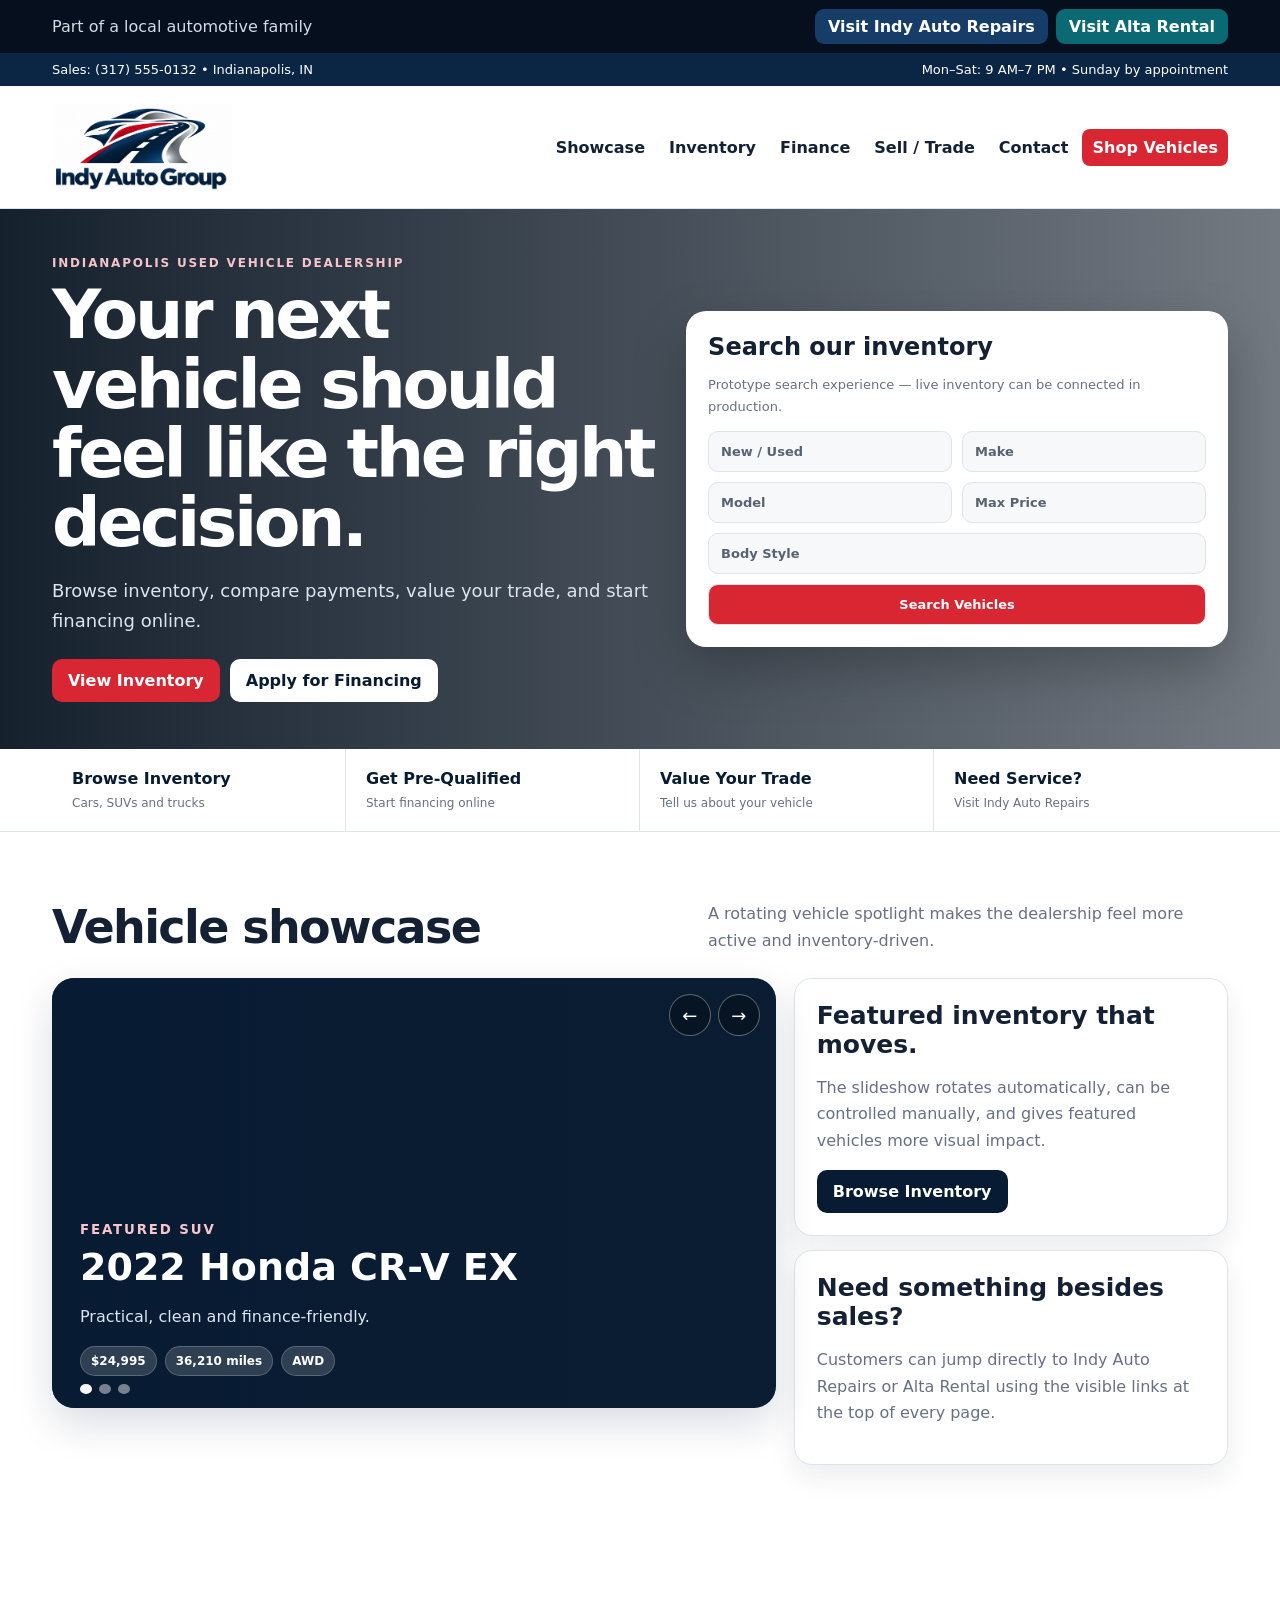
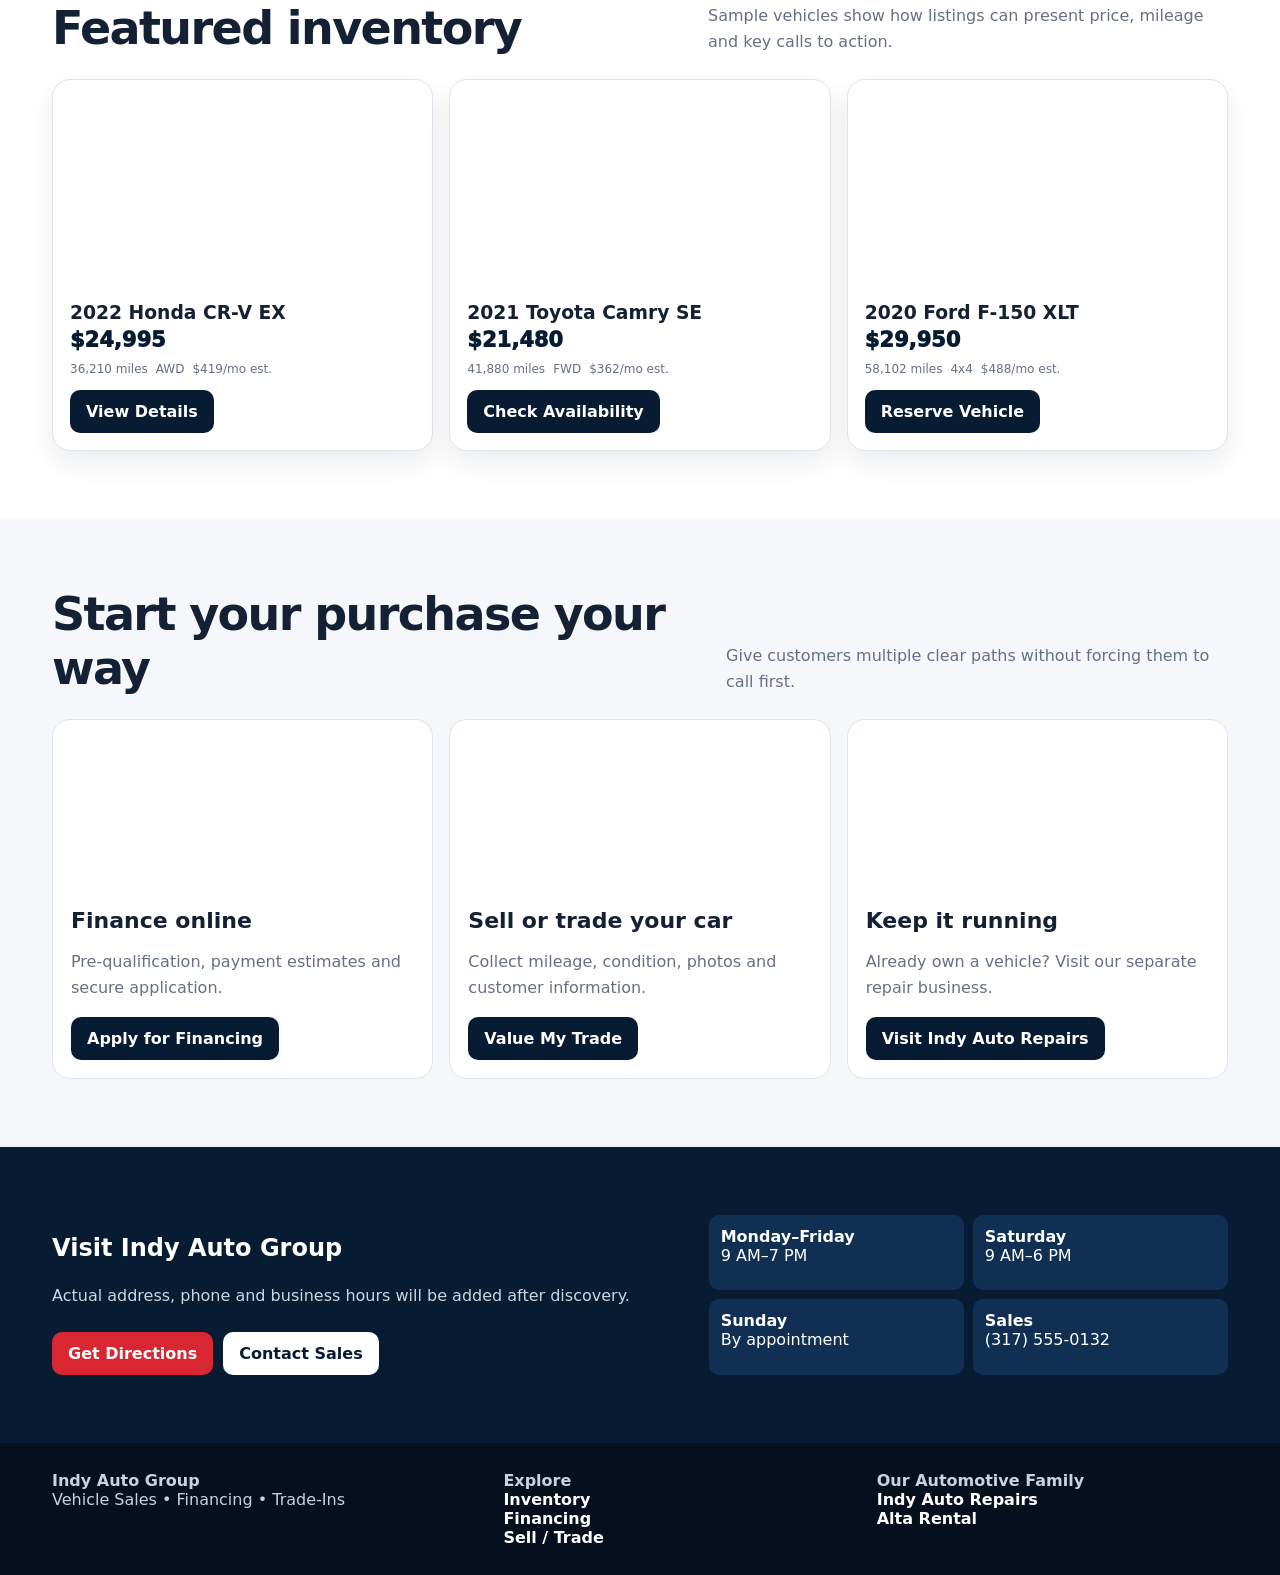
==== commit 0e0bed29: "Make automotive sites fully mobile navigable [skip ci]" ====
--- a/dealer/index.html
+++ b/dealer/index.html
@@ -1 +1 @@
-<!doctype html><html lang="en"><head><meta charset="utf-8"><meta name="viewport" content="width=device-width,initial-scale=1"><title>Indy Auto Group | Used Cars & Auto Financing in Indianapolis</title><style>:root{--n:#071b33;--b:#153d68;--r:#d82632;--i:#142033;--m:#667085;--l:#dde4ec;--s:#f5f7fa}*{box-sizing:border-box}html{scroll-behavior:smooth}body{margin:0;font-family:Inter,system-ui,-apple-system,"Segoe UI",sans-serif;color:var(--i)}a{text-decoration:none;color:inherit}.w{max-width:1220px;margin:auto;padding:0 22px}.fam{background:#050f1e;color:#d3dce5}.fam .w,.util .w,.nav .w{display:flex;align-items:center;justify-content:space-between;gap:14px;flex-wrap:wrap}.fam .w{padding-top:9px;padding-bottom:9px}.famlinks{display:flex;gap:8px;flex-wrap:wrap}.famlinks a{color:#fff;font-weight:850;padding:8px 13px;border-radius:9px}.repair{background:#153d68}.rental{background:#0b6974}.util{background:#0b2544;color:#fff;font-size:13px}.util .w{padding-top:9px;padding-bottom:9px}.nav{position:sticky;top:0;z-index:20;background:#fff;border-bottom:1px solid var(--l)}.nav .w{padding-top:14px;padding-bottom:14px}.brand{font-size:24px;font-weight:950;color:var(--n)}.brand small{display:block;font-size:11px;color:var(--m)}.brand-logo{display:flex;align-items:center;justify-content:flex-start;min-width:220px;height:94px;overflow:visible}.brand-logo img{display:block;width:auto;height:auto;max-width:230px;max-height:86px;object-fit:contain;object-position:left center;transform:none}.links{display:flex;gap:4px;align-items:center;flex-wrap:wrap}.links a{padding:9px 10px;border-radius:8px;font-weight:750}.links a:hover{background:var(--s)}.btn{display:inline-flex;padding:12px 16px;border-radius:10px;font-weight:850;align-items:center;justify-content:center}.red{background:var(--r);color:#fff!important}.navy{background:var(--n);color:#fff!important}.white{background:#fff;color:var(--n)!important}.hero{background:linear-gradient(90deg,rgba(4,16,30,.93),rgba(4,16,30,.56)),url('https://images.unsplash.com/photo-1494976388531-d1058494cdd8?auto=format&fit=crop&w=1600&q=80') center/cover;color:#fff}.herogrid{min-height:540px;display:grid;grid-template-columns:1fr .9fr;gap:32px;align-items:center}.hero h1{font-size:clamp(42px,5.5vw,68px);line-height:1.02;letter-spacing:-.05em;margin:10px 0 18px}.hero p{font-size:18px;line-height:1.7;color:#dce5ed}.ey{font-size:12px;text-transform:uppercase;letter-spacing:.15em;font-weight:900;color:#f3c4c8}.search{background:#fff;color:var(--i);padding:22px;border-radius:20px;box-shadow:0 22px 52px rgba(0,0,0,.25)}.search h3{font-size:24px;margin:0 0 5px}.search p{color:var(--m);font-size:13px}.fields{display:grid;grid-template-columns:1fr 1fr;gap:10px}.field{padding:12px;border:1px solid var(--l);background:#f7f8fa;border-radius:10px;color:#576273;font-size:13px;font-weight:700}.full{grid-column:1/-1}.actions{display:flex;gap:10px;flex-wrap:wrap;margin-top:22px}.quick{border-bottom:1px solid var(--l)}.quickgrid{display:grid;grid-template-columns:repeat(4,1fr)}.q{padding:20px;border-right:1px solid var(--l)}.q:last-child{border:0}.q b{display:block;color:var(--n);margin-bottom:4px}.q span{font-size:12px;color:var(--m)}.sec{padding:68px 0}.head{display:flex;justify-content:space-between;gap:22px;align-items:end;margin-bottom:24px}.head h2{font-size:clamp(32px,4vw,46px);letter-spacing:-.035em;margin:0}.head p{max-width:520px;color:var(--m);line-height:1.65;margin:0}.showgrid{display:grid;grid-template-columns:1.25fr .75fr;gap:18px}.slider{height:430px;position:relative;border-radius:22px;overflow:hidden;box-shadow:0 16px 40px rgba(7,27,51,.15);background:#0b1d31}.slide{position:absolute;inset:0;opacity:0;transition:opacity .55s ease;background-position:center;background-size:cover}.slide.active{opacity:1}.slide:after{content:"";position:absolute;inset:0;background:linear-gradient(90deg,rgba(7,27,51,.9),rgba(7,27,51,.22))}.s1{background-image:url('https://images.unsplash.com/photo-1553440569-bcc63803a83d?auto=format&fit=crop&w=1500&q=80')}.s2{background-image:url('https://images.unsplash.com/photo-1503736334956-4c8f8e92946d?auto=format&fit=crop&w=1500&q=80')}.s3{background-image:url('https://images.unsplash.com/photo-1533473359331-0135ef1b58bf?auto=format&fit=crop&w=1500&q=80')}.sc{position:absolute;z-index:2;left:28px;right:28px;bottom:32px;color:#fff}.sc small{font-weight:900;letter-spacing:.14em;text-transform:uppercase;color:#f7c5c9}.sc h3{font-size:38px;margin:7px 0 8px}.sc p{max-width:540px;color:#dbe5ed;line-height:1.55}.pills{display:flex;gap:8px;flex-wrap:wrap}.pill{padding:7px 10px;border-radius:999px;background:rgba(255,255,255,.16);border:1px solid rgba(255,255,255,.2);font-size:12px;font-weight:800}.arrows{position:absolute;z-index:3;right:16px;top:16px;display:flex;gap:7px}.arrows button{width:42px;height:42px;border-radius:50%;border:1px solid rgba(255,255,255,.35);background:rgba(0,0,0,.28);color:#fff;font-size:18px;cursor:pointer}.dots{position:absolute;z-index:3;left:28px;bottom:14px;display:flex;gap:7px}.dots button{width:10px;height:10px;border:0;border-radius:50%;background:rgba(255,255,255,.45)}.dots button.on{background:#fff}.side{display:grid;gap:14px}.card{border:1px solid var(--l);border-radius:18px;padding:22px;background:#fff;box-shadow:0 12px 28px rgba(7,27,51,.08)}.card h3{font-size:25px;margin:0 0 8px}.card p{color:var(--m);line-height:1.65}.inventory{display:grid;grid-template-columns:repeat(3,1fr);gap:16px}.veh{border:1px solid var(--l);border-radius:18px;overflow:hidden;background:#fff;box-shadow:0 12px 28px rgba(7,27,51,.08)}.photo{height:205px;background:center/cover}.v1{background-image:url('https://images.unsplash.com/photo-1553440569-bcc63803a83d?auto=format&fit=crop&w=900&q=80')}.v2{background-image:url('https://images.unsplash.com/photo-1503736334956-4c8f8e92946d?auto=format&fit=crop&w=900&q=80')}.v3{background-image:url('https://images.unsplash.com/photo-1533473359331-0135ef1b58bf?auto=format&fit=crop&w=900&q=80')}.vb{padding:17px}.vb h3{margin:0 0 5px}.price{font-size:21px;font-weight:950;color:var(--n)}.meta{display:flex;gap:8px;flex-wrap:wrap;color:var(--m);font-size:12px;margin:10px 0 14px}.promo{background:#f5f7fa}.promos{display:grid;grid-template-columns:repeat(3,1fr);gap:16px}.pc{background:#fff;border:1px solid var(--l);border-radius:18px;overflow:hidden}.pm{height:170px;background:center/cover}.finance{background-image:url('https://images.unsplash.com/photo-1554224155-6726b3ff858f?auto=format&fit=crop&w=900&q=80')}.trade{background-image:url('https://images.unsplash.com/photo-1511919884226-fd3cad34687c?auto=format&fit=crop&w=900&q=80')}.service{background-image:url('https://images.unsplash.com/photo-1486262715619-67b85e0b08d3?auto=format&fit=crop&w=900&q=80')}.pb{padding:18px}.pb h3{margin:0 0 6px;font-size:22px}.pb p{color:var(--m);line-height:1.6}.loc{background:var(--n);color:#fff}.locgrid{display:grid;grid-template-columns:1.1fr .9fr;gap:22px}.loc p{color:#cbd7e2;line-height:1.7}.hours{display:grid;grid-template-columns:1fr 1fr;gap:9px}.hours div{background:#102f53;padding:12px;border-radius:10px}.foot{background:#050f1e;color:#c8d3de}.foot .w{padding-top:28px;padding-bottom:28px;display:grid;grid-template-columns:1.1fr .9fr .9fr;gap:22px}.foot a{color:#fff;font-weight:750}@media(max-width:900px){.herogrid,.showgrid,.locgrid{grid-template-columns:1fr}.inventory,.promos{grid-template-columns:1fr 1fr}.quickgrid{grid-template-columns:1fr 1fr}.foot .w{grid-template-columns:1fr 1fr}}@media(max-width:650px){.brand-logo{min-width:0;width:auto;height:70px}.brand-logo img{width:auto;height:auto;max-width:185px;max-height:64px;object-fit:contain;object-position:left center;transform:none}.links{display:none}.inventory,.promos,.quickgrid,.foot .w{grid-template-columns:1fr}.fields{grid-template-columns:1fr}.full{grid-column:auto}.head{display:block}.head p{margin-top:10px}.slider{height:480px}.sc h3{font-size:31px}}</style></head><body><div class="fam"><div class="w"><span>Part of a local automotive family</span><div class="famlinks"><a class="repair" href="../repairs/">Visit Indy Auto Repairs</a><a class="rental" href="../rental/">Visit Alta Rental</a></div></div></div><div class="util"><div class="w"><span>Sales: (317) 555-0132 • Indianapolis, IN</span><span>Mon–Sat: 9 AM–7 PM • Sunday by appointment</span></div></div><nav class="nav"><div class="w"><a class="brand brand-logo" href="./" aria-label="Indy Auto Group home"><img src="../assets/indy-auto-group-logo-web.png" alt="Indy Auto Group"></a><div class="links"><a href="#showcase">Showcase</a><a href="#inventory">Inventory</a><a href="#finance">Finance</a><a href="#trade">Sell / Trade</a><a href="#contact">Contact</a><a class="btn red" href="#inventory">Shop Vehicles</a></div></div></nav><header class="hero"><div class="w herogrid"><div><div class="ey">Indianapolis used vehicle dealership</div><h1>Your next vehicle should feel like the right decision.</h1><p>Browse inventory, compare payments, value your trade, and start financing online.</p><div class="actions"><a class="btn red" href="#inventory">View Inventory</a><a class="btn white" href="#finance">Apply for Financing</a></div></div><div class="search"><h3>Search our inventory</h3><p>Prototype search experience — live inventory can be connected in production.</p><div class="fields"><div class="field">New / Used</div><div class="field">Make</div><div class="field">Model</div><div class="field">Max Price</div><div class="field full">Body Style</div><div class="field full" style="background:var(--r);color:#fff;text-align:center">Search Vehicles</div></div></div></div></header><div class="quick"><div class="w quickgrid"><a class="q" href="#inventory"><b>Browse Inventory</b><span>Cars, SUVs and trucks</span></a><a class="q" href="#finance"><b>Get Pre-Qualified</b><span>Start financing online</span></a><a class="q" href="#trade"><b>Value Your Trade</b><span>Tell us about your vehicle</span></a><a class="q" href="../repairs/"><b>Need Service?</b><span>Visit Indy Auto Repairs</span></a></div></div><section class="sec" id="showcase"><div class="w"><div class="head"><h2>Vehicle showcase</h2><p>A rotating vehicle spotlight makes the dealership feel more active and inventory-driven.</p></div><div class="showgrid"><div class="slider" id="slider"><div class="slide s1 active"><div class="sc"><small>Featured SUV</small><h3>2022 Honda CR-V EX</h3><p>Practical, clean and finance-friendly.</p><div class="pills"><span class="pill">$24,995</span><span class="pill">36,210 miles</span><span class="pill">AWD</span></div></div></div><div class="slide s2"><div class="sc"><small>New Arrival</small><h3>2021 Toyota Camry SE</h3><p>A sporty daily driver presented as a premium inventory highlight.</p><div class="pills"><span class="pill">$21,480</span><span class="pill">41,880 miles</span><span class="pill">FWD</span></div></div></div><div class="slide s3"><div class="sc"><small>Truck Feature</small><h3>2020 Ford F-150 XLT</h3><p>4x4 utility for work, towing and everyday use.</p><div class="pills"><span class="pill">$29,950</span><span class="pill">58,102 miles</span><span class="pill">4x4</span></div></div></div><div class="arrows"><button id="prev">←</button><button id="next">→</button></div><div class="dots"><button class="on" data-d="0"></button><button data-d="1"></button><button data-d="2"></button></div></div><div class="side"><div class="card"><h3>Featured inventory that moves.</h3><p>The slideshow rotates automatically, can be controlled manually, and gives featured vehicles more visual impact.</p><a class="btn navy" href="#inventory">Browse Inventory</a></div><div class="card"><h3>Need something besides sales?</h3><p>Customers can jump directly to Indy Auto Repairs or Alta Rental using the visible links at the top of every page.</p></div></div></div></div></section><section class="sec" id="inventory"><div class="w"><div class="head"><h2>Featured inventory</h2><p>Sample vehicles show how listings can present price, mileage and key calls to action.</p></div><div class="inventory"><article class="veh"><div class="photo v1"></div><div class="vb"><h3>2022 Honda CR-V EX</h3><div class="price">$24,995</div><div class="meta"><span>36,210 miles</span><span>AWD</span><span>$419/mo est.</span></div><a class="btn navy">View Details</a></div></article><article class="veh"><div class="photo v2"></div><div class="vb"><h3>2021 Toyota Camry SE</h3><div class="price">$21,480</div><div class="meta"><span>41,880 miles</span><span>FWD</span><span>$362/mo est.</span></div><a class="btn navy">Check Availability</a></div></article><article class="veh"><div class="photo v3"></div><div class="vb"><h3>2020 Ford F-150 XLT</h3><div class="price">$29,950</div><div class="meta"><span>58,102 miles</span><span>4x4</span><span>$488/mo est.</span></div><a class="btn navy">Reserve Vehicle</a></div></article></div></div></section><section class="sec promo"><div class="w"><div class="head"><h2>Start your purchase your way</h2><p>Give customers multiple clear paths without forcing them to call first.</p></div><div class="promos"><article class="pc" id="finance"><div class="pm finance"></div><div class="pb"><h3>Finance online</h3><p>Pre-qualification, payment estimates and secure application.</p><a class="btn navy">Apply for Financing</a></div></article><article class="pc" id="trade"><div class="pm trade"></div><div class="pb"><h3>Sell or trade your car</h3><p>Collect mileage, condition, photos and customer information.</p><a class="btn navy">Value My Trade</a></div></article><article class="pc"><div class="pm service"></div><div class="pb"><h3>Keep it running</h3><p>Already own a vehicle? Visit our separate repair business.</p><a class="btn navy" href="../repairs/">Visit Indy Auto Repairs</a></div></article></div></div></section><section class="sec loc" id="contact"><div class="w locgrid"><div><h2>Visit Indy Auto Group</h2><p>Actual address, phone and business hours will be added after discovery.</p><div class="actions"><span class="btn red">Get Directions</span><span class="btn white">Contact Sales</span></div></div><div class="hours"><div><b>Monday–Friday</b><br>9 AM–7 PM</div><div><b>Saturday</b><br>9 AM–6 PM</div><div><b>Sunday</b><br>By appointment</div><div><b>Sales</b><br>(317) 555-0132</div></div></div></section><footer class="foot"><div class="w"><div><b>Indy Auto Group</b><br>Vehicle Sales • Financing • Trade-Ins</div><div><b>Explore</b><br><a href="#inventory">Inventory</a><br><a href="#finance">Financing</a><br><a href="#trade">Sell / Trade</a></div><div><b>Our Automotive Family</b><br><a href="../repairs/">Indy Auto Repairs</a><br><a href="../rental/">Alta Rental</a></div></div></footer><script>(()=>{const s=[...document.querySelectorAll('.slide')],d=[...document.querySelectorAll('[data-d]')];let i=0;function show(n){i=(n+s.length)%s.length;s.forEach((x,j)=>x.classList.toggle('active',j===i));d.forEach((x,j)=>x.classList.toggle('on',j===i))}next.onclick=()=>show(i+1);prev.onclick=()=>show(i-1);d.forEach((x,j)=>x.onclick=()=>show(j));setInterval(()=>show(i+1),4500)})();</script></body></html>+<!doctype html><html lang="en"><head><meta charset="utf-8"><meta name="viewport" content="width=device-width,initial-scale=1,viewport-fit=cover"><title>Indy Auto Group | Used Cars & Auto Financing in Indianapolis</title><style>:root{--n:#071b33;--b:#153d68;--r:#d82632;--i:#142033;--m:#667085;--l:#dde4ec;--s:#f5f7fa}*{box-sizing:border-box}html{scroll-behavior:smooth}body{margin:0;font-family:Inter,system-ui,-apple-system,"Segoe UI",sans-serif;color:var(--i)}a{text-decoration:none;color:inherit}.w{max-width:1220px;margin:auto;padding:0 22px}.fam{background:#050f1e;color:#d3dce5}.fam .w,.util .w,.nav .w{display:flex;align-items:center;justify-content:space-between;gap:14px;flex-wrap:wrap}.fam .w{padding-top:9px;padding-bottom:9px}.famlinks{display:flex;gap:8px;flex-wrap:wrap}.famlinks a{color:#fff;font-weight:850;padding:8px 13px;border-radius:9px}.repair{background:#153d68}.rental{background:#0b6974}.util{background:#0b2544;color:#fff;font-size:13px}.util .w{padding-top:9px;padding-bottom:9px}.nav{position:sticky;top:0;z-index:20;background:#fff;border-bottom:1px solid var(--l)}.nav .w{padding-top:14px;padding-bottom:14px}.brand{font-size:24px;font-weight:950;color:var(--n)}.brand small{display:block;font-size:11px;color:var(--m)}.brand-logo{display:flex;align-items:center;justify-content:flex-start;min-width:220px;height:94px;overflow:visible}.brand-logo img{display:block;width:auto;height:auto;max-width:230px;max-height:86px;object-fit:contain;object-position:left center;transform:none}.links{display:flex;gap:4px;align-items:center;flex-wrap:wrap}.links a{padding:9px 10px;border-radius:8px;font-weight:750}.links a:hover{background:var(--s)}.btn{display:inline-flex;padding:12px 16px;border-radius:10px;font-weight:850;align-items:center;justify-content:center}.red{background:var(--r);color:#fff!important}.navy{background:var(--n);color:#fff!important}.white{background:#fff;color:var(--n)!important}.hero{background:linear-gradient(90deg,rgba(4,16,30,.93),rgba(4,16,30,.56)),url('https://images.unsplash.com/photo-1494976388531-d1058494cdd8?auto=format&fit=crop&w=1600&q=80') center/cover;color:#fff}.herogrid{min-height:540px;display:grid;grid-template-columns:1fr .9fr;gap:32px;align-items:center}.hero h1{font-size:clamp(42px,5.5vw,68px);line-height:1.02;letter-spacing:-.05em;margin:10px 0 18px}.hero p{font-size:18px;line-height:1.7;color:#dce5ed}.ey{font-size:12px;text-transform:uppercase;letter-spacing:.15em;font-weight:900;color:#f3c4c8}.search{background:#fff;color:var(--i);padding:22px;border-radius:20px;box-shadow:0 22px 52px rgba(0,0,0,.25)}.search h3{font-size:24px;margin:0 0 5px}.search p{color:var(--m);font-size:13px}.fields{display:grid;grid-template-columns:1fr 1fr;gap:10px}.field{padding:12px;border:1px solid var(--l);background:#f7f8fa;border-radius:10px;color:#576273;font-size:13px;font-weight:700}.full{grid-column:1/-1}.actions{display:flex;gap:10px;flex-wrap:wrap;margin-top:22px}.quick{border-bottom:1px solid var(--l)}.quickgrid{display:grid;grid-template-columns:repeat(4,1fr)}.q{padding:20px;border-right:1px solid var(--l)}.q:last-child{border:0}.q b{display:block;color:var(--n);margin-bottom:4px}.q span{font-size:12px;color:var(--m)}.sec{padding:68px 0}.head{display:flex;justify-content:space-between;gap:22px;align-items:end;margin-bottom:24px}.head h2{font-size:clamp(32px,4vw,46px);letter-spacing:-.035em;margin:0}.head p{max-width:520px;color:var(--m);line-height:1.65;margin:0}.showgrid{display:grid;grid-template-columns:1.25fr .75fr;gap:18px}.slider{height:430px;position:relative;border-radius:22px;overflow:hidden;box-shadow:0 16px 40px rgba(7,27,51,.15);background:#0b1d31}.slide{position:absolute;inset:0;opacity:0;transition:opacity .55s ease;background-position:center;background-size:cover}.slide.active{opacity:1}.slide:after{content:"";position:absolute;inset:0;background:linear-gradient(90deg,rgba(7,27,51,.9),rgba(7,27,51,.22))}.s1{background-image:url('https://images.unsplash.com/photo-1553440569-bcc63803a83d?auto=format&fit=crop&w=1500&q=80')}.s2{background-image:url('https://images.unsplash.com/photo-1503736334956-4c8f8e92946d?auto=format&fit=crop&w=1500&q=80')}.s3{background-image:url('https://images.unsplash.com/photo-1533473359331-0135ef1b58bf?auto=format&fit=crop&w=1500&q=80')}.sc{position:absolute;z-index:2;left:28px;right:28px;bottom:32px;color:#fff}.sc small{font-weight:900;letter-spacing:.14em;text-transform:uppercase;color:#f7c5c9}.sc h3{font-size:38px;margin:7px 0 8px}.sc p{max-width:540px;color:#dbe5ed;line-height:1.55}.pills{display:flex;gap:8px;flex-wrap:wrap}.pill{padding:7px 10px;border-radius:999px;background:rgba(255,255,255,.16);border:1px solid rgba(255,255,255,.2);font-size:12px;font-weight:800}.arrows{position:absolute;z-index:3;right:16px;top:16px;display:flex;gap:7px}.arrows button{width:42px;height:42px;border-radius:50%;border:1px solid rgba(255,255,255,.35);background:rgba(0,0,0,.28);color:#fff;font-size:18px;cursor:pointer}.dots{position:absolute;z-index:3;left:28px;bottom:14px;display:flex;gap:7px}.dots button{width:10px;height:10px;border:0;border-radius:50%;background:rgba(255,255,255,.45)}.dots button.on{background:#fff}.side{display:grid;gap:14px}.card{border:1px solid var(--l);border-radius:18px;padding:22px;background:#fff;box-shadow:0 12px 28px rgba(7,27,51,.08)}.card h3{font-size:25px;margin:0 0 8px}.card p{color:var(--m);line-height:1.65}.inventory{display:grid;grid-template-columns:repeat(3,1fr);gap:16px}.veh{border:1px solid var(--l);border-radius:18px;overflow:hidden;background:#fff;box-shadow:0 12px 28px rgba(7,27,51,.08)}.photo{height:205px;background:center/cover}.v1{background-image:url('https://images.unsplash.com/photo-1553440569-bcc63803a83d?auto=format&fit=crop&w=900&q=80')}.v2{background-image:url('https://images.unsplash.com/photo-1503736334956-4c8f8e92946d?auto=format&fit=crop&w=900&q=80')}.v3{background-image:url('https://images.unsplash.com/photo-1533473359331-0135ef1b58bf?auto=format&fit=crop&w=900&q=80')}.vb{padding:17px}.vb h3{margin:0 0 5px}.price{font-size:21px;font-weight:950;color:var(--n)}.meta{display:flex;gap:8px;flex-wrap:wrap;color:var(--m);font-size:12px;margin:10px 0 14px}.promo{background:#f5f7fa}.promos{display:grid;grid-template-columns:repeat(3,1fr);gap:16px}.pc{background:#fff;border:1px solid var(--l);border-radius:18px;overflow:hidden}.pm{height:170px;background:center/cover}.finance{background-image:url('https://images.unsplash.com/photo-1554224155-6726b3ff858f?auto=format&fit=crop&w=900&q=80')}.trade{background-image:url('https://images.unsplash.com/photo-1511919884226-fd3cad34687c?auto=format&fit=crop&w=900&q=80')}.service{background-image:url('https://images.unsplash.com/photo-1486262715619-67b85e0b08d3?auto=format&fit=crop&w=900&q=80')}.pb{padding:18px}.pb h3{margin:0 0 6px;font-size:22px}.pb p{color:var(--m);line-height:1.6}.loc{background:var(--n);color:#fff}.locgrid{display:grid;grid-template-columns:1.1fr .9fr;gap:22px}.loc p{color:#cbd7e2;line-height:1.7}.hours{display:grid;grid-template-columns:1fr 1fr;gap:9px}.hours div{background:#102f53;padding:12px;border-radius:10px}.foot{background:#050f1e;color:#c8d3de}.foot .w{padding-top:28px;padding-bottom:28px;display:grid;grid-template-columns:1.1fr .9fr .9fr;gap:22px}.foot a{color:#fff;font-weight:750}@media(max-width:900px){.herogrid,.showgrid,.locgrid{grid-template-columns:1fr}.inventory,.promos{grid-template-columns:1fr 1fr}.quickgrid{grid-template-columns:1fr 1fr}.foot .w{grid-template-columns:1fr 1fr}}@media(max-width:650px){.brand-logo{min-width:0;width:auto;height:70px}.brand-logo img{width:auto;height:auto;max-width:185px;max-height:64px;object-fit:contain;object-position:left center;transform:none}.links{display:none}.inventory,.promos,.quickgrid,.foot .w{grid-template-columns:1fr}.fields{grid-template-columns:1fr}.full{grid-column:auto}.head{display:block}.head p{margin-top:10px}.slider{height:480px}.sc h3{font-size:31px}}</style><link rel="stylesheet" href="../assets/mobile.css"></head><body><div class="fam"><div class="w"><span>Part of a local automotive family</span><div class="famlinks"><a class="repair" href="../repairs/">Visit Indy Auto Repairs</a><a class="rental" href="../rental/">Visit Alta Rental</a></div></div></div><div class="util"><div class="w"><span>Sales: (317) 555-0132 • Indianapolis, IN</span><span>Mon–Sat: 9 AM–7 PM • Sunday by appointment</span></div></div><nav class="nav"><div class="w"><a class="brand brand-logo" href="./" aria-label="Indy Auto Group home"><img src="../assets/indy-auto-group-logo-web.png" alt="Indy Auto Group"></a><div class="links"><a href="#showcase">Showcase</a><a href="#inventory">Inventory</a><a href="#finance">Finance</a><a href="#trade">Sell / Trade</a><a href="#contact">Contact</a><a class="btn red" href="#inventory">Shop Vehicles</a></div></div></nav><header class="hero"><div class="w herogrid"><div><div class="ey">Indianapolis used vehicle dealership</div><h1>Your next vehicle should feel like the right decision.</h1><p>Browse inventory, compare payments, value your trade, and start financing online.</p><div class="actions"><a class="btn red" href="#inventory">View Inventory</a><a class="btn white" href="#finance">Apply for Financing</a></div></div><div class="search"><h3>Search our inventory</h3><p>Prototype search experience — live inventory can be connected in production.</p><div class="fields"><div class="field">New / Used</div><div class="field">Make</div><div class="field">Model</div><div class="field">Max Price</div><div class="field full">Body Style</div><div class="field full" style="background:var(--r);color:#fff;text-align:center">Search Vehicles</div></div></div></div></header><div class="quick"><div class="w quickgrid"><a class="q" href="#inventory"><b>Browse Inventory</b><span>Cars, SUVs and trucks</span></a><a class="q" href="#finance"><b>Get Pre-Qualified</b><span>Start financing online</span></a><a class="q" href="#trade"><b>Value Your Trade</b><span>Tell us about your vehicle</span></a><a class="q" href="../repairs/"><b>Need Service?</b><span>Visit Indy Auto Repairs</span></a></div></div><section class="sec" id="showcase"><div class="w"><div class="head"><h2>Vehicle showcase</h2><p>A rotating vehicle spotlight makes the dealership feel more active and inventory-driven.</p></div><div class="showgrid"><div class="slider" id="slider"><div class="slide s1 active"><div class="sc"><small>Featured SUV</small><h3>2022 Honda CR-V EX</h3><p>Practical, clean and finance-friendly.</p><div class="pills"><span class="pill">$24,995</span><span class="pill">36,210 miles</span><span class="pill">AWD</span></div></div></div><div class="slide s2"><div class="sc"><small>New Arrival</small><h3>2021 Toyota Camry SE</h3><p>A sporty daily driver presented as a premium inventory highlight.</p><div class="pills"><span class="pill">$21,480</span><span class="pill">41,880 miles</span><span class="pill">FWD</span></div></div></div><div class="slide s3"><div class="sc"><small>Truck Feature</small><h3>2020 Ford F-150 XLT</h3><p>4x4 utility for work, towing and everyday use.</p><div class="pills"><span class="pill">$29,950</span><span class="pill">58,102 miles</span><span class="pill">4x4</span></div></div></div><div class="arrows"><button id="prev">←</button><button id="next">→</button></div><div class="dots"><button class="on" data-d="0"></button><button data-d="1"></button><button data-d="2"></button></div></div><div class="side"><div class="card"><h3>Featured inventory that moves.</h3><p>The slideshow rotates automatically, can be controlled manually, and gives featured vehicles more visual impact.</p><a class="btn navy" href="#inventory">Browse Inventory</a></div><div class="card"><h3>Need something besides sales?</h3><p>Customers can jump directly to Indy Auto Repairs or Alta Rental using the visible links at the top of every page.</p></div></div></div></div></section><section class="sec" id="inventory"><div class="w"><div class="head"><h2>Featured inventory</h2><p>Sample vehicles show how listings can present price, mileage and key calls to action.</p></div><div class="inventory"><article class="veh"><div class="photo v1"></div><div class="vb"><h3>2022 Honda CR-V EX</h3><div class="price">$24,995</div><div class="meta"><span>36,210 miles</span><span>AWD</span><span>$419/mo est.</span></div><a class="btn navy">View Details</a></div></article><article class="veh"><div class="photo v2"></div><div class="vb"><h3>2021 Toyota Camry SE</h3><div class="price">$21,480</div><div class="meta"><span>41,880 miles</span><span>FWD</span><span>$362/mo est.</span></div><a class="btn navy">Check Availability</a></div></article><article class="veh"><div class="photo v3"></div><div class="vb"><h3>2020 Ford F-150 XLT</h3><div class="price">$29,950</div><div class="meta"><span>58,102 miles</span><span>4x4</span><span>$488/mo est.</span></div><a class="btn navy">Reserve Vehicle</a></div></article></div></div></section><section class="sec promo"><div class="w"><div class="head"><h2>Start your purchase your way</h2><p>Give customers multiple clear paths without forcing them to call first.</p></div><div class="promos"><article class="pc" id="finance"><div class="pm finance"></div><div class="pb"><h3>Finance online</h3><p>Pre-qualification, payment estimates and secure application.</p><a class="btn navy">Apply for Financing</a></div></article><article class="pc" id="trade"><div class="pm trade"></div><div class="pb"><h3>Sell or trade your car</h3><p>Collect mileage, condition, photos and customer information.</p><a class="btn navy">Value My Trade</a></div></article><article class="pc"><div class="pm service"></div><div class="pb"><h3>Keep it running</h3><p>Already own a vehicle? Visit our separate repair business.</p><a class="btn navy" href="../repairs/">Visit Indy Auto Repairs</a></div></article></div></div></section><section class="sec loc" id="contact"><div class="w locgrid"><div><h2>Visit Indy Auto Group</h2><p>Actual address, phone and business hours will be added after discovery.</p><div class="actions"><span class="btn red">Get Directions</span><span class="btn white">Contact Sales</span></div></div><div class="hours"><div><b>Monday–Friday</b><br>9 AM–7 PM</div><div><b>Saturday</b><br>9 AM–6 PM</div><div><b>Sunday</b><br>By appointment</div><div><b>Sales</b><br>(317) 555-0132</div></div></div></section><footer class="foot"><div class="w"><div><b>Indy Auto Group</b><br>Vehicle Sales • Financing • Trade-Ins</div><div><b>Explore</b><br><a href="#inventory">Inventory</a><br><a href="#finance">Financing</a><br><a href="#trade">Sell / Trade</a></div><div><b>Our Automotive Family</b><br><a href="../repairs/">Indy Auto Repairs</a><br><a href="../rental/">Alta Rental</a></div></div></footer><script>(()=>{const s=[...document.querySelectorAll('.slide')],d=[...document.querySelectorAll('[data-d]')];let i=0;function show(n){i=(n+s.length)%s.length;s.forEach((x,j)=>x.classList.toggle('active',j===i));d.forEach((x,j)=>x.classList.toggle('on',j===i))}next.onclick=()=>show(i+1);prev.onclick=()=>show(i-1);d.forEach((x,j)=>x.onclick=()=>show(j));setInterval(()=>show(i+1),4500)})();</script><script src="../assets/mobile.js"></script></body></html>
--- a/assets/mobile.css
+++ b/assets/mobile.css
@@ -0,0 +1,90 @@
+/* Shared mobile web experience for the Indy automotive prototype */
+html{-webkit-text-size-adjust:100%;text-size-adjust:100%;scroll-padding-top:92px}body{overflow-x:hidden}img{max-width:100%}button,a{-webkit-tap-highlight-color:transparent;touch-action:manipulation}button,input,select,textarea{font:inherit}.mobile-menu-toggle,.mobile-sticky-cta{display:none}
+
+@media(max-width:820px){
+  body{padding-bottom:78px}
+  .w,.wrap{width:100%;max-width:100%;padding-left:16px!important;padding-right:16px!important}
+  .nav{position:sticky!important;top:0;z-index:1000!important}
+  .nav .w,.nav .wrap{position:relative;display:flex!important;flex-wrap:nowrap!important;align-items:center!important;justify-content:space-between!important;gap:10px!important;padding-top:7px!important;padding-bottom:7px!important;min-height:76px}
+  .brand-logo{min-width:0!important;width:auto!important;height:62px!important;max-width:calc(100% - 62px)!important;overflow:hidden!important;flex:0 1 auto}
+  .brand-logo img{display:block!important;width:auto!important;height:auto!important;max-width:200px!important;max-height:58px!important;object-fit:contain!important;object-position:left center!important;transform:none!important}
+  .mobile-menu-toggle{display:inline-flex;width:48px;height:48px;flex:0 0 48px;border:1px solid rgba(20,32,51,.15);border-radius:12px;background:#fff;align-items:center;justify-content:center;flex-direction:column;gap:5px;cursor:pointer;color:#17202a;box-shadow:0 4px 14px rgba(0,0,0,.06)}
+  .mobile-menu-toggle span{display:block;width:22px;height:2px;border-radius:999px;background:currentColor;transition:transform .2s ease,opacity .2s ease}
+  .nav.mobile-open .mobile-menu-toggle span:nth-child(1){transform:translateY(7px) rotate(45deg)}
+  .nav.mobile-open .mobile-menu-toggle span:nth-child(2){opacity:0}
+  .nav.mobile-open .mobile-menu-toggle span:nth-child(3){transform:translateY(-7px) rotate(-45deg)}
+  .nav .links{display:none!important;position:absolute!important;left:0;right:0;top:100%;z-index:1001;background:#fff;border-top:1px solid rgba(0,0,0,.08);box-shadow:0 18px 35px rgba(0,0,0,.16);padding:10px 16px 18px!important;flex-direction:column!important;align-items:stretch!important;gap:4px!important;max-height:calc(100dvh - 76px);overflow-y:auto;-webkit-overflow-scrolling:touch}
+  .nav.mobile-open .links{display:flex!important}
+  .nav .links a{display:flex!important;align-items:center!important;justify-content:flex-start!important;width:100%!important;min-height:48px!important;padding:12px 13px!important;border-radius:10px!important;font-size:16px!important}
+  .nav .links .btn{justify-content:center!important;min-height:50px!important;margin-top:4px}
+
+  .fam .w,.family .wrap,.util .w,.utility .wrap{align-items:flex-start!important;gap:8px!important}
+  .famlinks,.familylinks{width:100%;display:grid!important;grid-template-columns:1fr 1fr!important;gap:8px!important}
+  .famlinks a,.familylinks a{display:flex!important;align-items:center!important;justify-content:center!important;text-align:center!important;min-height:44px!important;padding:9px 10px!important;font-size:13px!important}
+  .util,.utility{font-size:12px!important}
+  .util .w,.utility .wrap{padding-top:8px!important;padding-bottom:8px!important;line-height:1.45}
+
+  .herogrid{min-height:0!important;grid-template-columns:1fr!important;gap:24px!important;padding-top:38px!important;padding-bottom:38px!important}
+  .hero{background-position:center!important}
+  .hero h1{font-size:clamp(36px,10.5vw,52px)!important;line-height:1.02!important;letter-spacing:-.045em!important;margin-top:8px!important}
+  .hero p{font-size:16px!important;line-height:1.6!important}
+  .hero>.wrap,.hero>.w{padding-top:46px;padding-bottom:46px}
+  .book,.search,.sidebar{width:100%!important;border-radius:16px!important;padding:18px!important}
+  .fields{grid-template-columns:1fr!important}
+  .full{grid-column:auto!important}
+  .field,input,select,textarea{min-height:48px;font-size:16px!important}
+  .actions{gap:10px!important}
+  .actions .btn{min-height:48px!important}
+
+  .sec,.section{padding-top:48px!important;padding-bottom:48px!important}
+  .head{display:block!important;margin-bottom:20px!important}
+  .head p{margin-top:10px!important}
+  .head h2,.content h2{font-size:clamp(30px,8vw,40px)!important}
+  .showgrid,.whygrid,.locgrid,.process-showcase,.grid{grid-template-columns:1fr!important}
+  .inventory,.promos,.fleet,.services,.specials,.reviews,.quickgrid,.reqs,.faq,.crossgrid,.promo-grid,.steps,.signs,.foot .w,.footer .wrap{grid-template-columns:1fr!important}
+  .quickgrid .q,.q{border-right:0!important;border-bottom:1px solid rgba(0,0,0,.09)!important;min-height:76px!important;padding:16px!important}
+  .quickgrid .q:last-child,.q:last-child{border-bottom:0!important}
+  .promo,.banner{grid-template-columns:1fr!important;gap:14px!important;padding:20px!important}
+  .promo .btn,.banner .btn{width:100%!important;min-height:48px!important}
+  .card,.svc,.sp,.rev,.box,.veh,.car,.step,.sign{min-width:0}
+  .hours{grid-template-columns:1fr!important}
+  .footer .wrap,.foot .w{gap:28px!important}
+
+  .slider{height:clamp(390px,112vw,500px)!important;border-radius:18px!important;touch-action:pan-y}
+  .process-slider{min-height:clamp(410px,118vw,520px)!important;border-radius:18px!important;touch-action:pan-y}
+  .sc,.process-caption{left:20px!important;right:20px!important;bottom:24px!important}
+  .sc h3,.process-caption h3{font-size:clamp(27px,8vw,34px)!important;line-height:1.08!important}
+  .sc p,.process-caption p{font-size:14px!important;line-height:1.5!important}
+  .arrows,.process-arrows{top:14px!important;right:14px!important}
+  .arrows button,.process-arrows button{width:48px!important;height:48px!important;font-size:20px!important}
+  .dots{left:20px!important;bottom:12px!important}
+  .process-dots{left:20px!important;top:18px!important}
+  .dots button,.process-dots button{width:14px!important;height:14px!important;padding:0!important;cursor:pointer}
+  .step-panel{padding:20px!important}
+  .step-panel h2{font-size:34px!important}
+  .step-tab{min-height:58px!important;padding:10px!important}
+
+  .mobile-sticky-cta{position:fixed;display:flex;left:0;right:0;bottom:0;z-index:1100;padding:10px 14px calc(10px + env(safe-area-inset-bottom));background:rgba(255,255,255,.96);border-top:1px solid rgba(0,0,0,.1);box-shadow:0 -10px 24px rgba(0,0,0,.1);backdrop-filter:blur(10px)}
+  .mobile-sticky-cta a{display:flex!important;width:100%!important;min-height:48px!important;align-items:center!important;justify-content:center!important;border-radius:11px!important;font-weight:850!important;text-decoration:none!important}
+}
+
+@media(max-width:560px){
+  .famlinks,.familylinks{grid-template-columns:1fr!important}
+  .brand-logo img{max-width:175px!important;max-height:54px!important}
+  .hero h1{font-size:clamp(34px,11vw,46px)!important}
+  .actions{display:grid!important;grid-template-columns:1fr!important}
+  .actions .btn{width:100%!important}
+  .sc{bottom:28px!important}
+  .pills{gap:6px!important}
+  .pill{font-size:11px!important;padding:6px 8px!important}
+  .photo,.pm{min-height:210px!important}
+}
+
+@media(hover:none) and (pointer:coarse){
+  a,button{min-height:44px}
+}
+
+@media(prefers-reduced-motion:reduce){
+  html{scroll-behavior:auto}
+  *,*:before,*:after{animation-duration:.01ms!important;animation-iteration-count:1!important;transition-duration:.01ms!important}
+}
